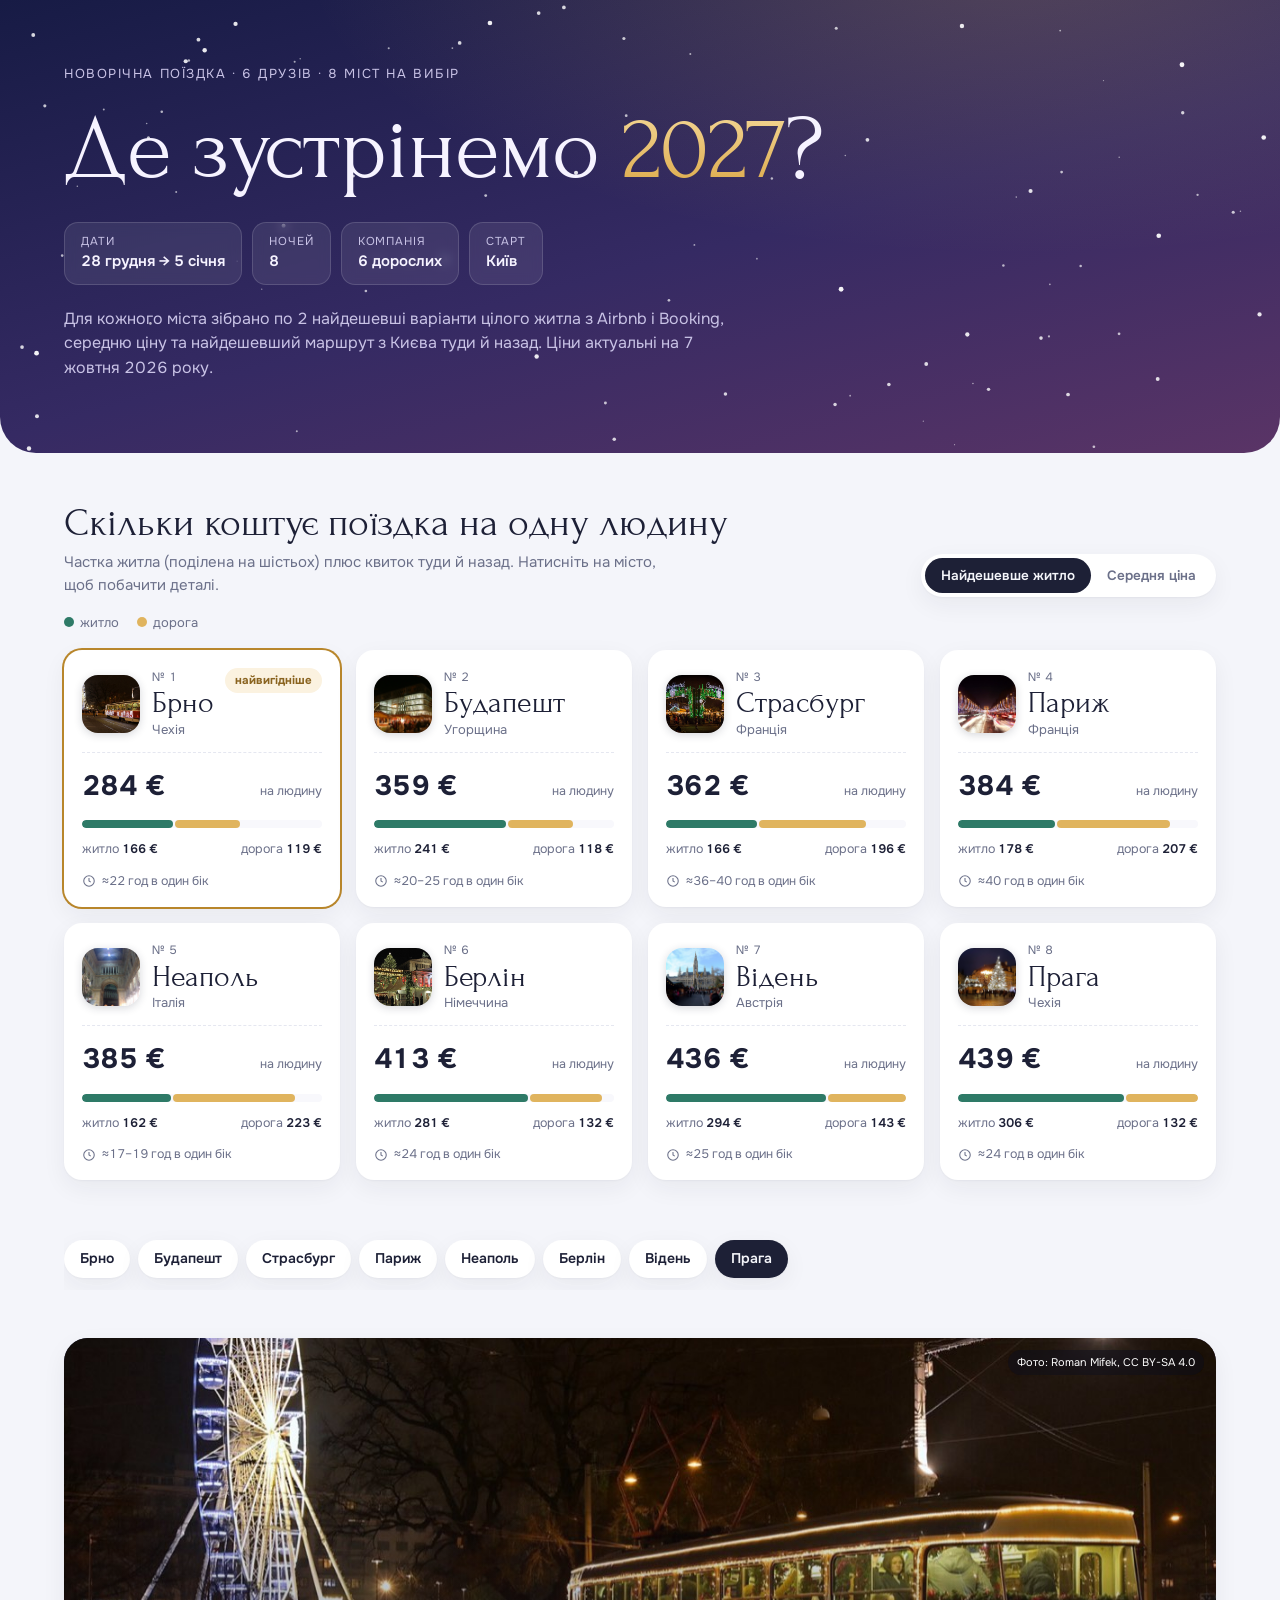
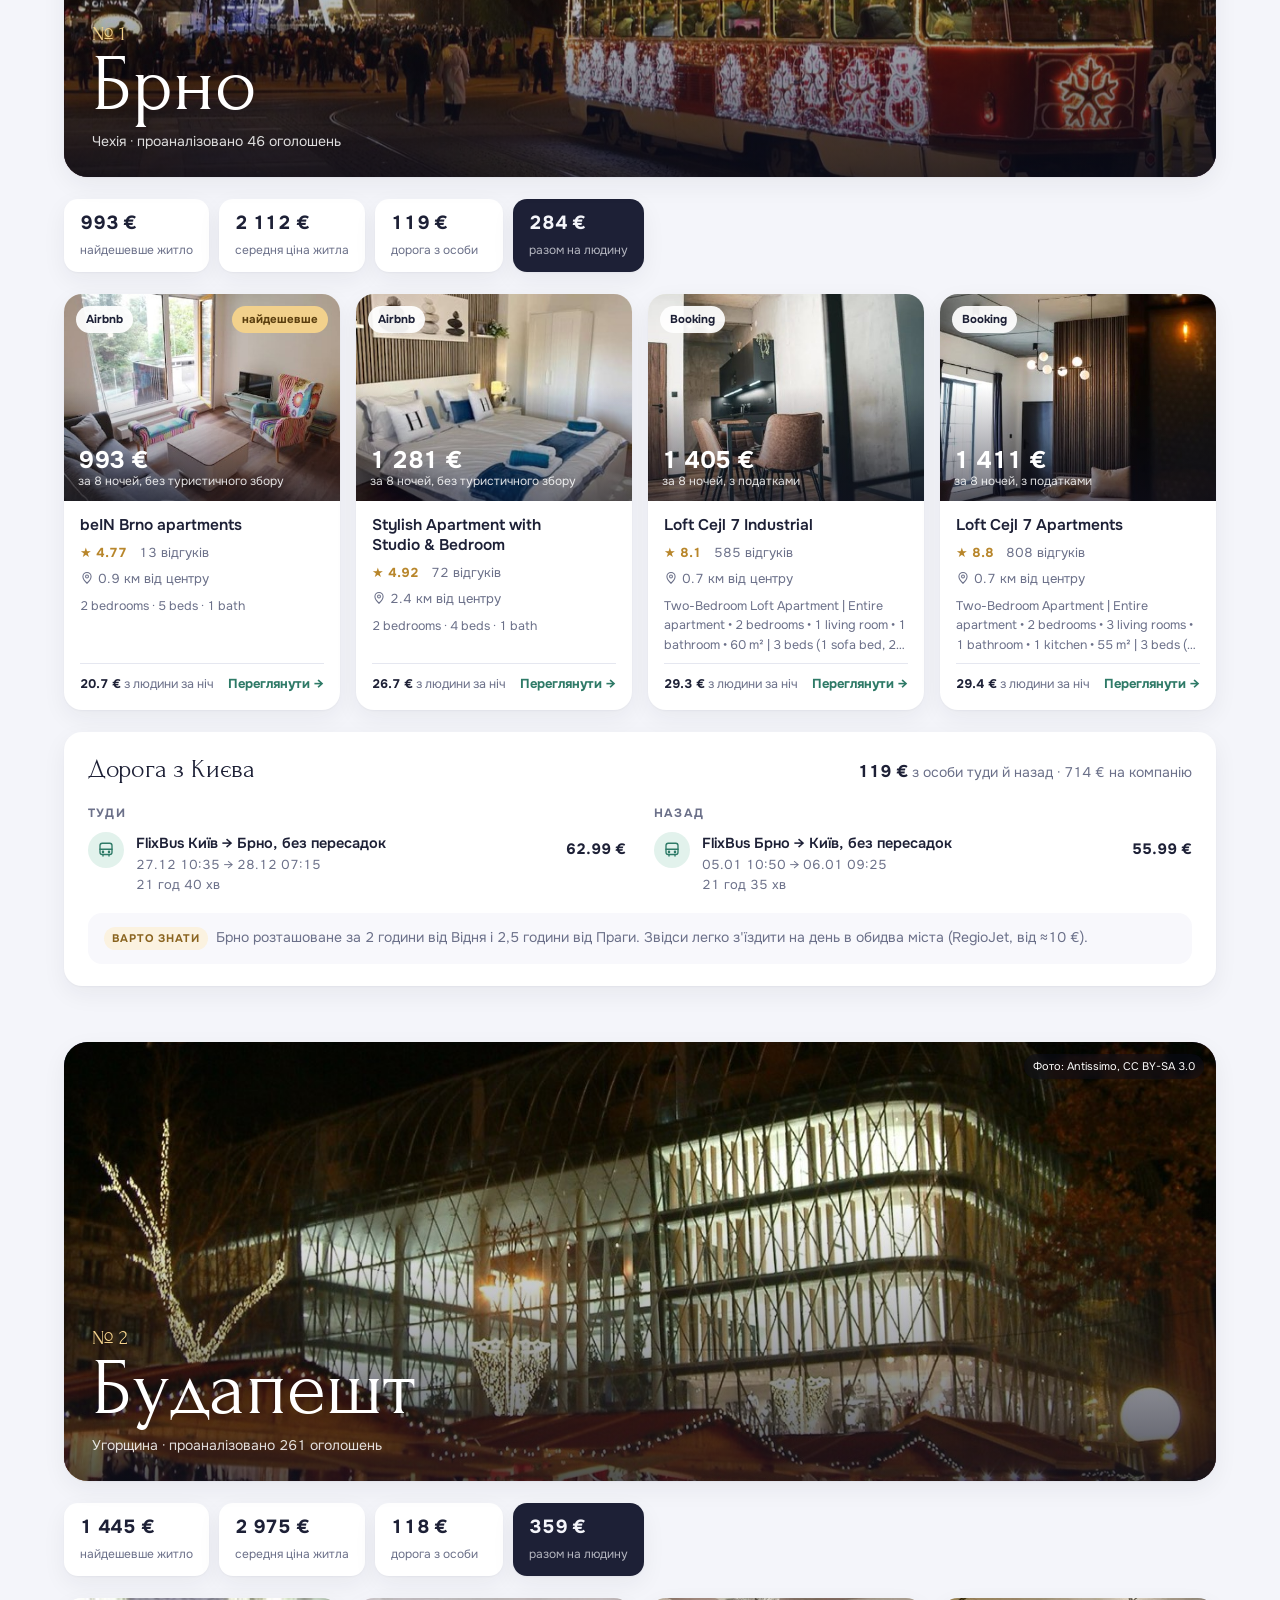
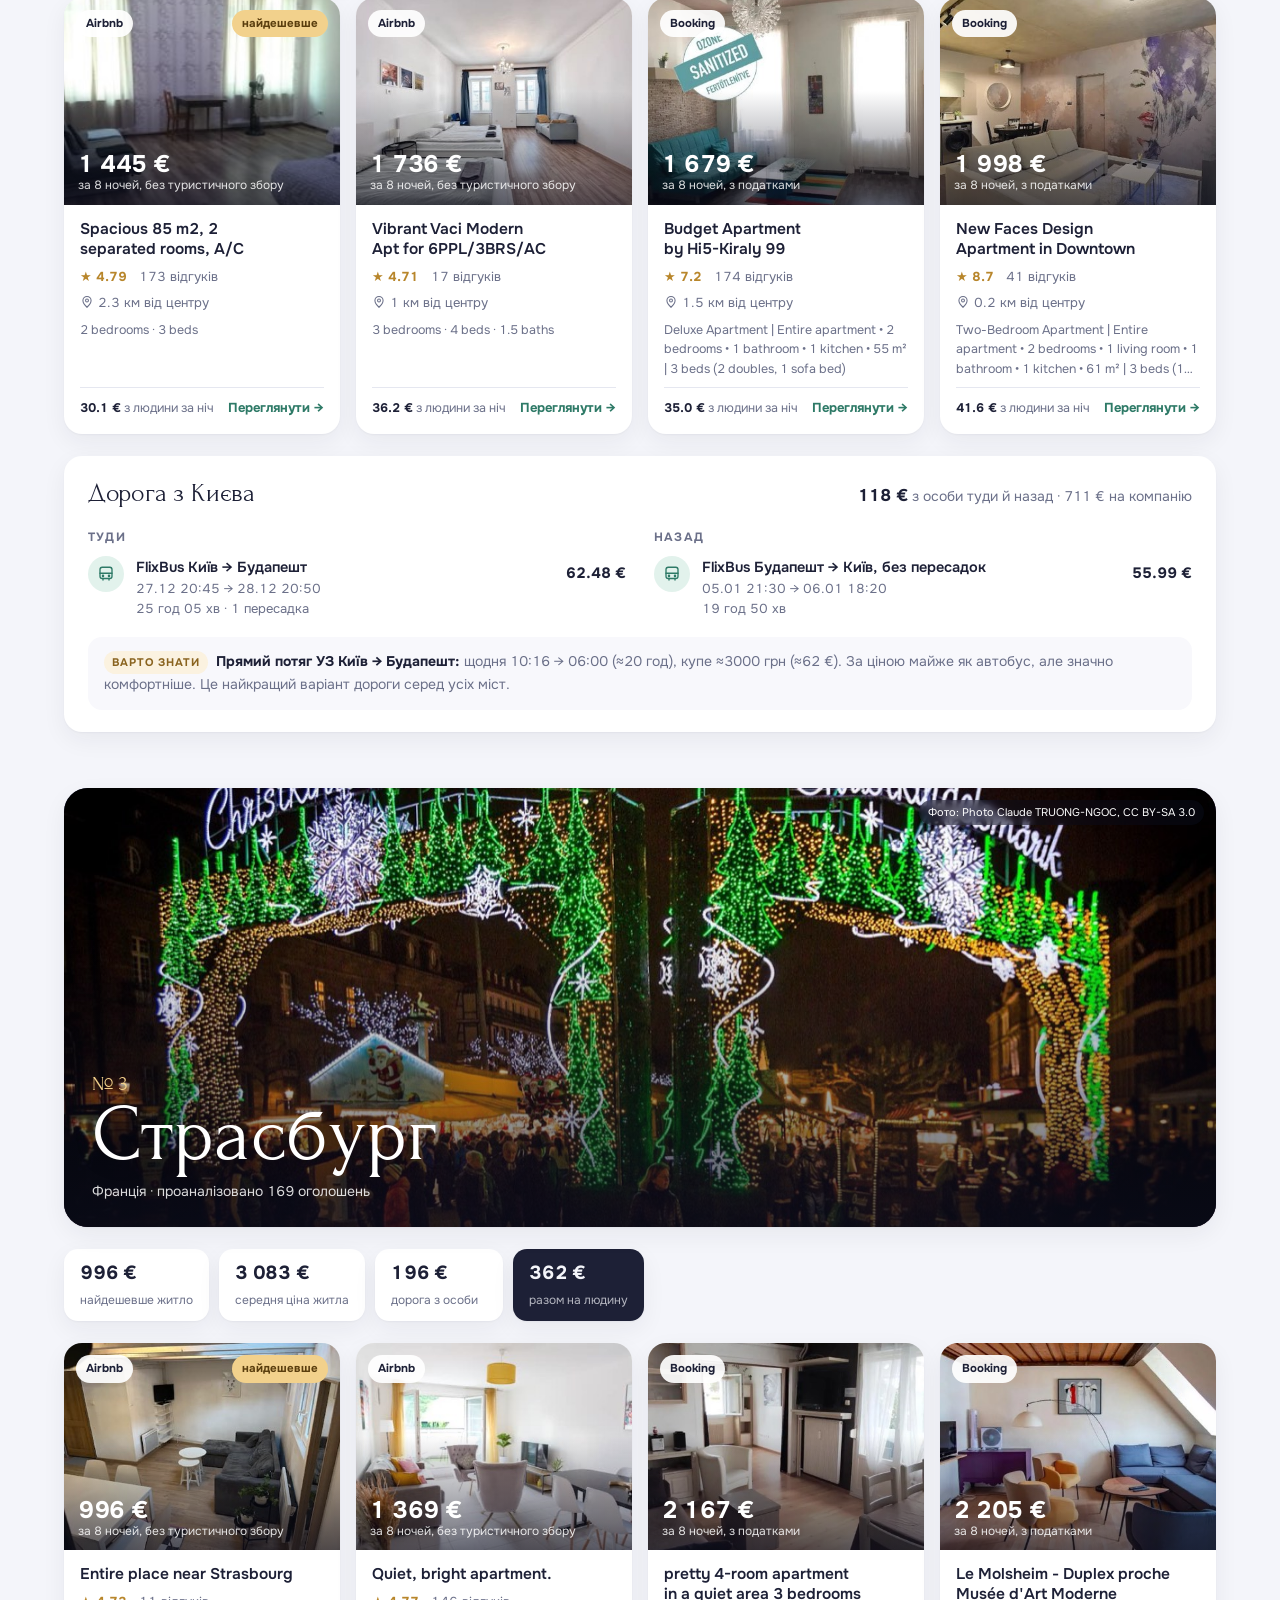
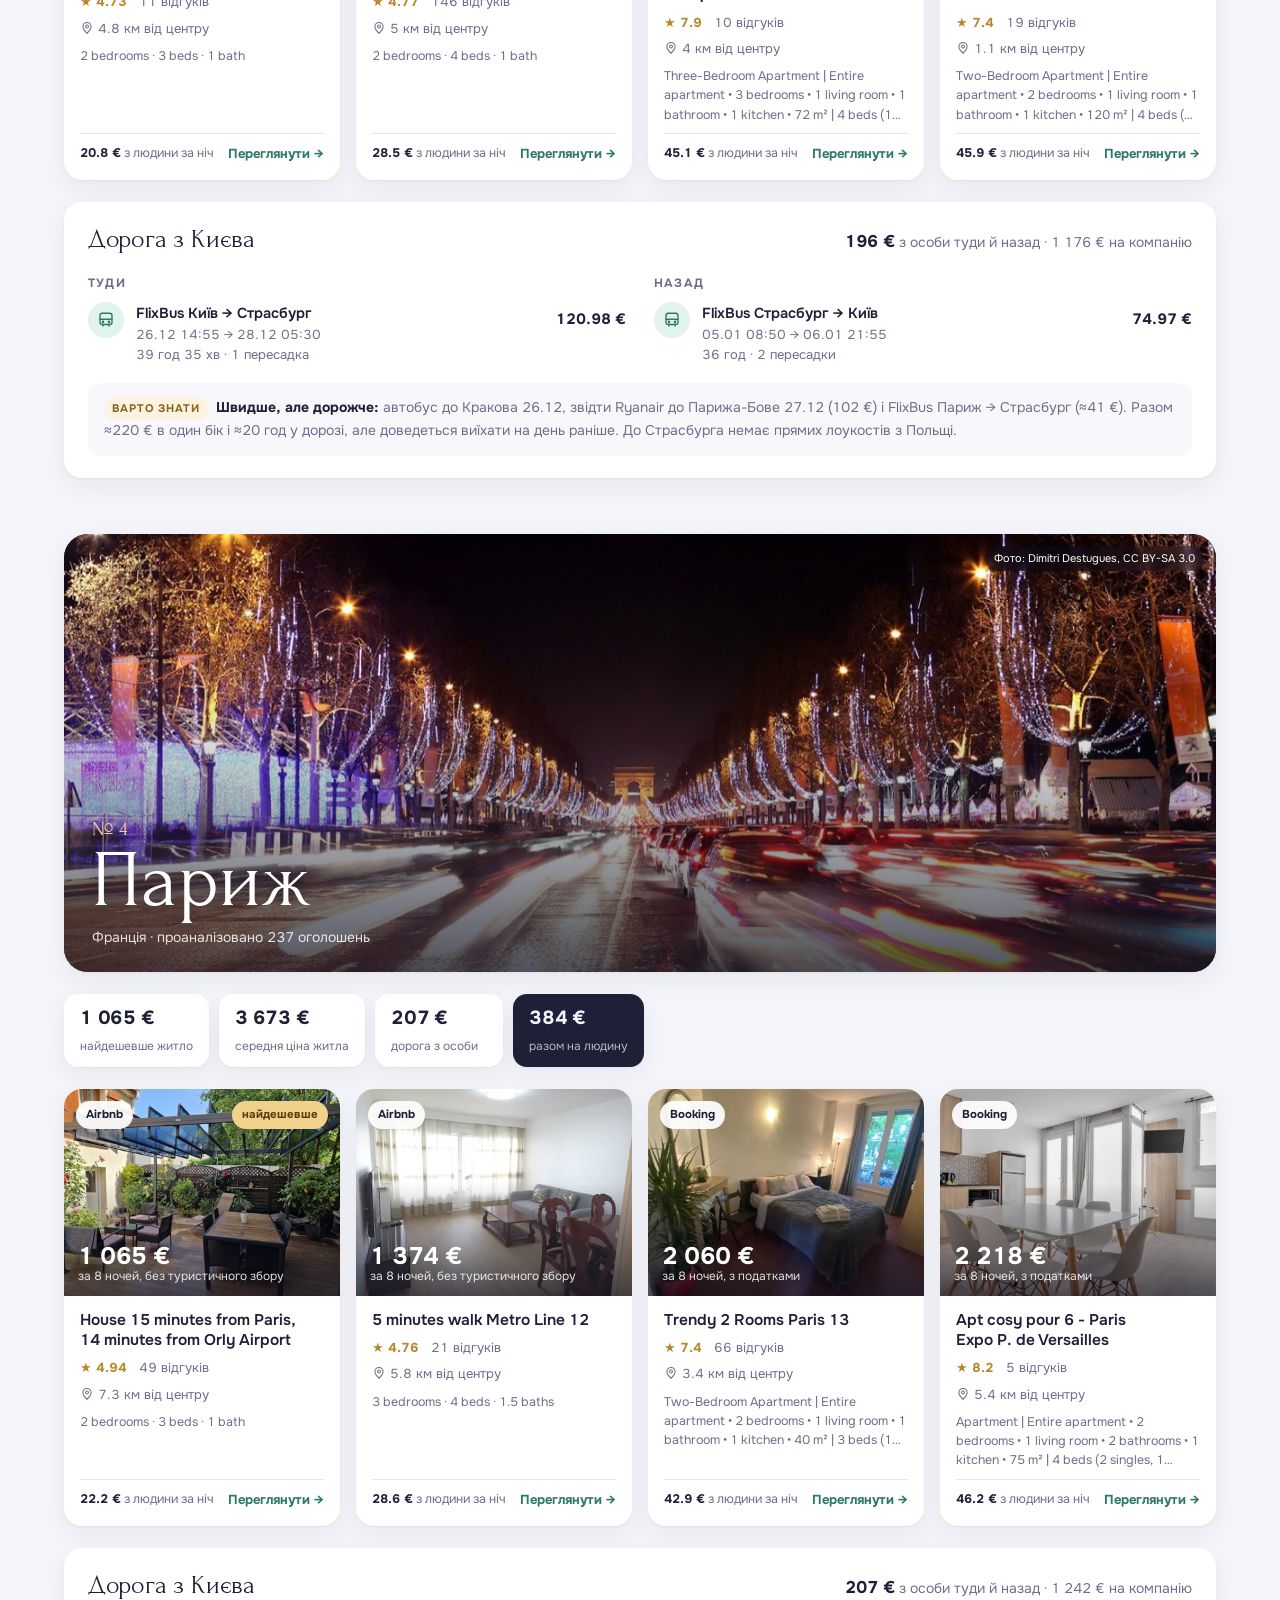
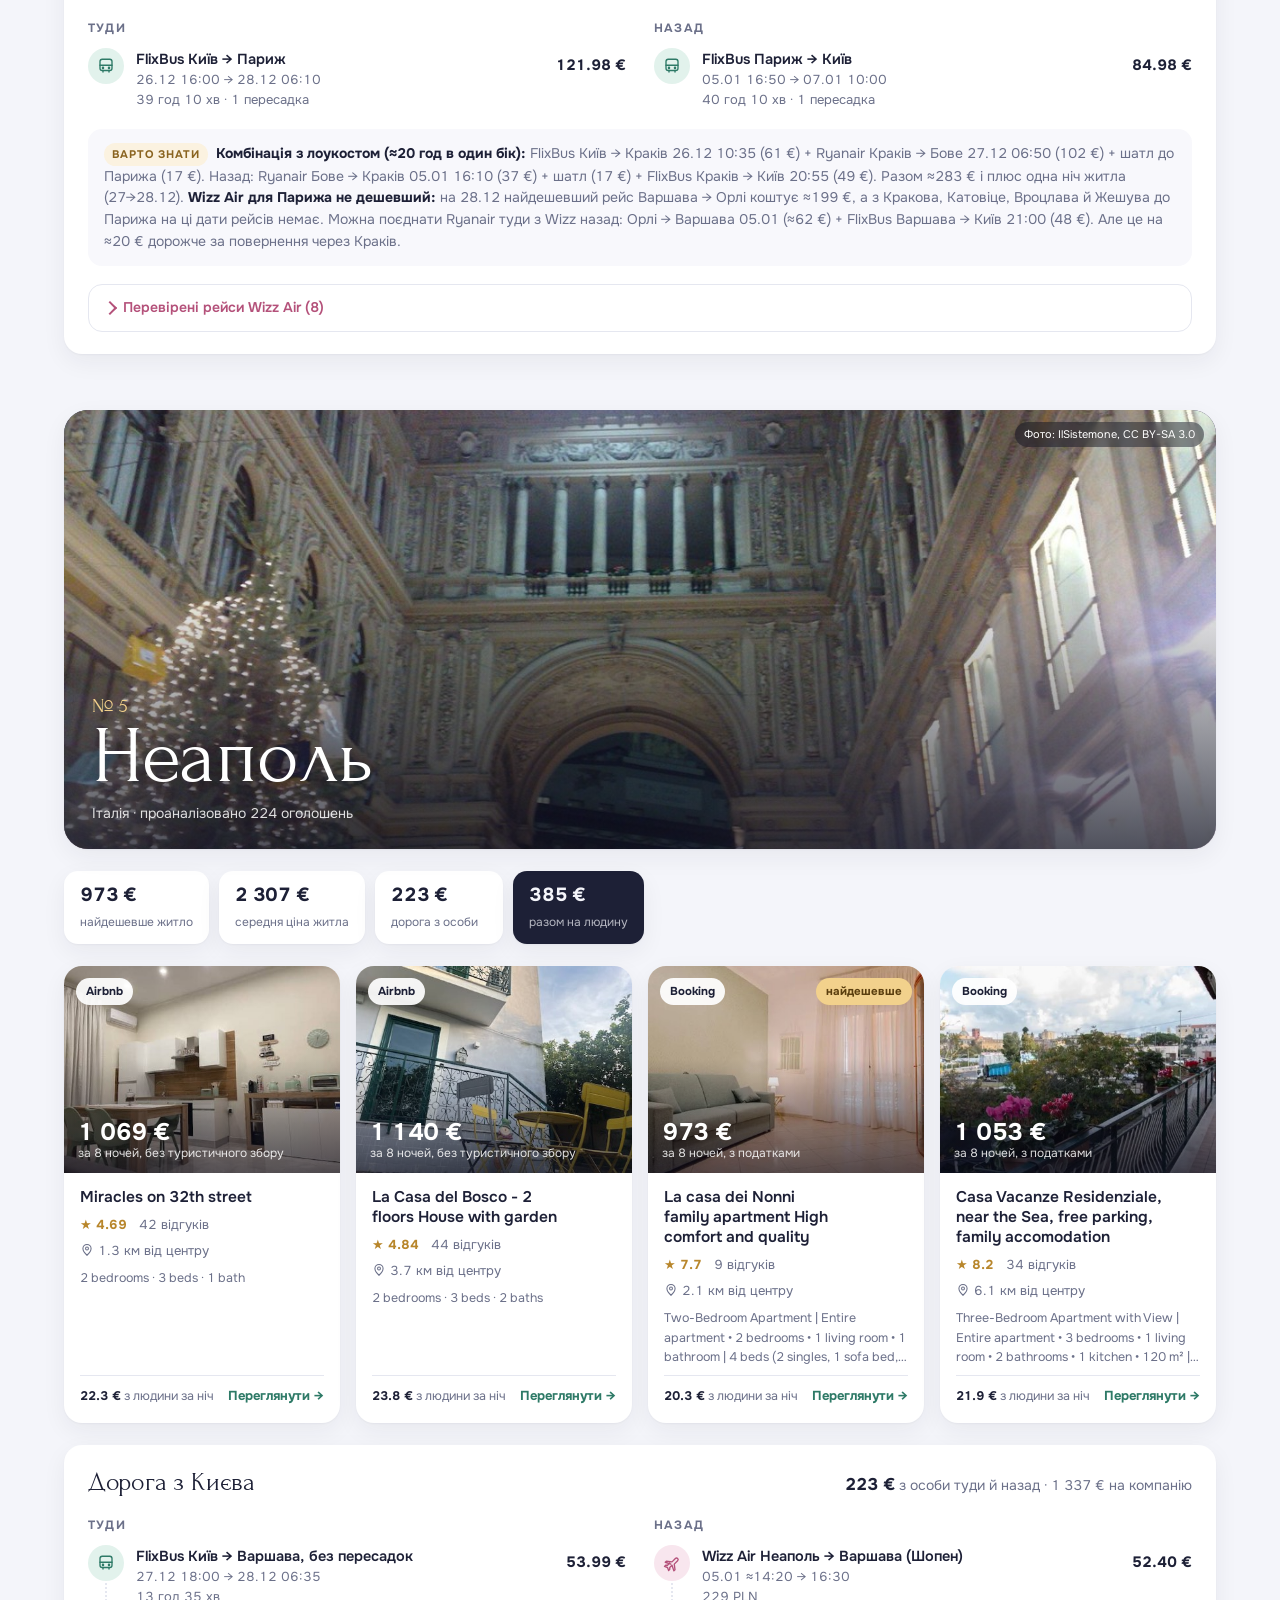
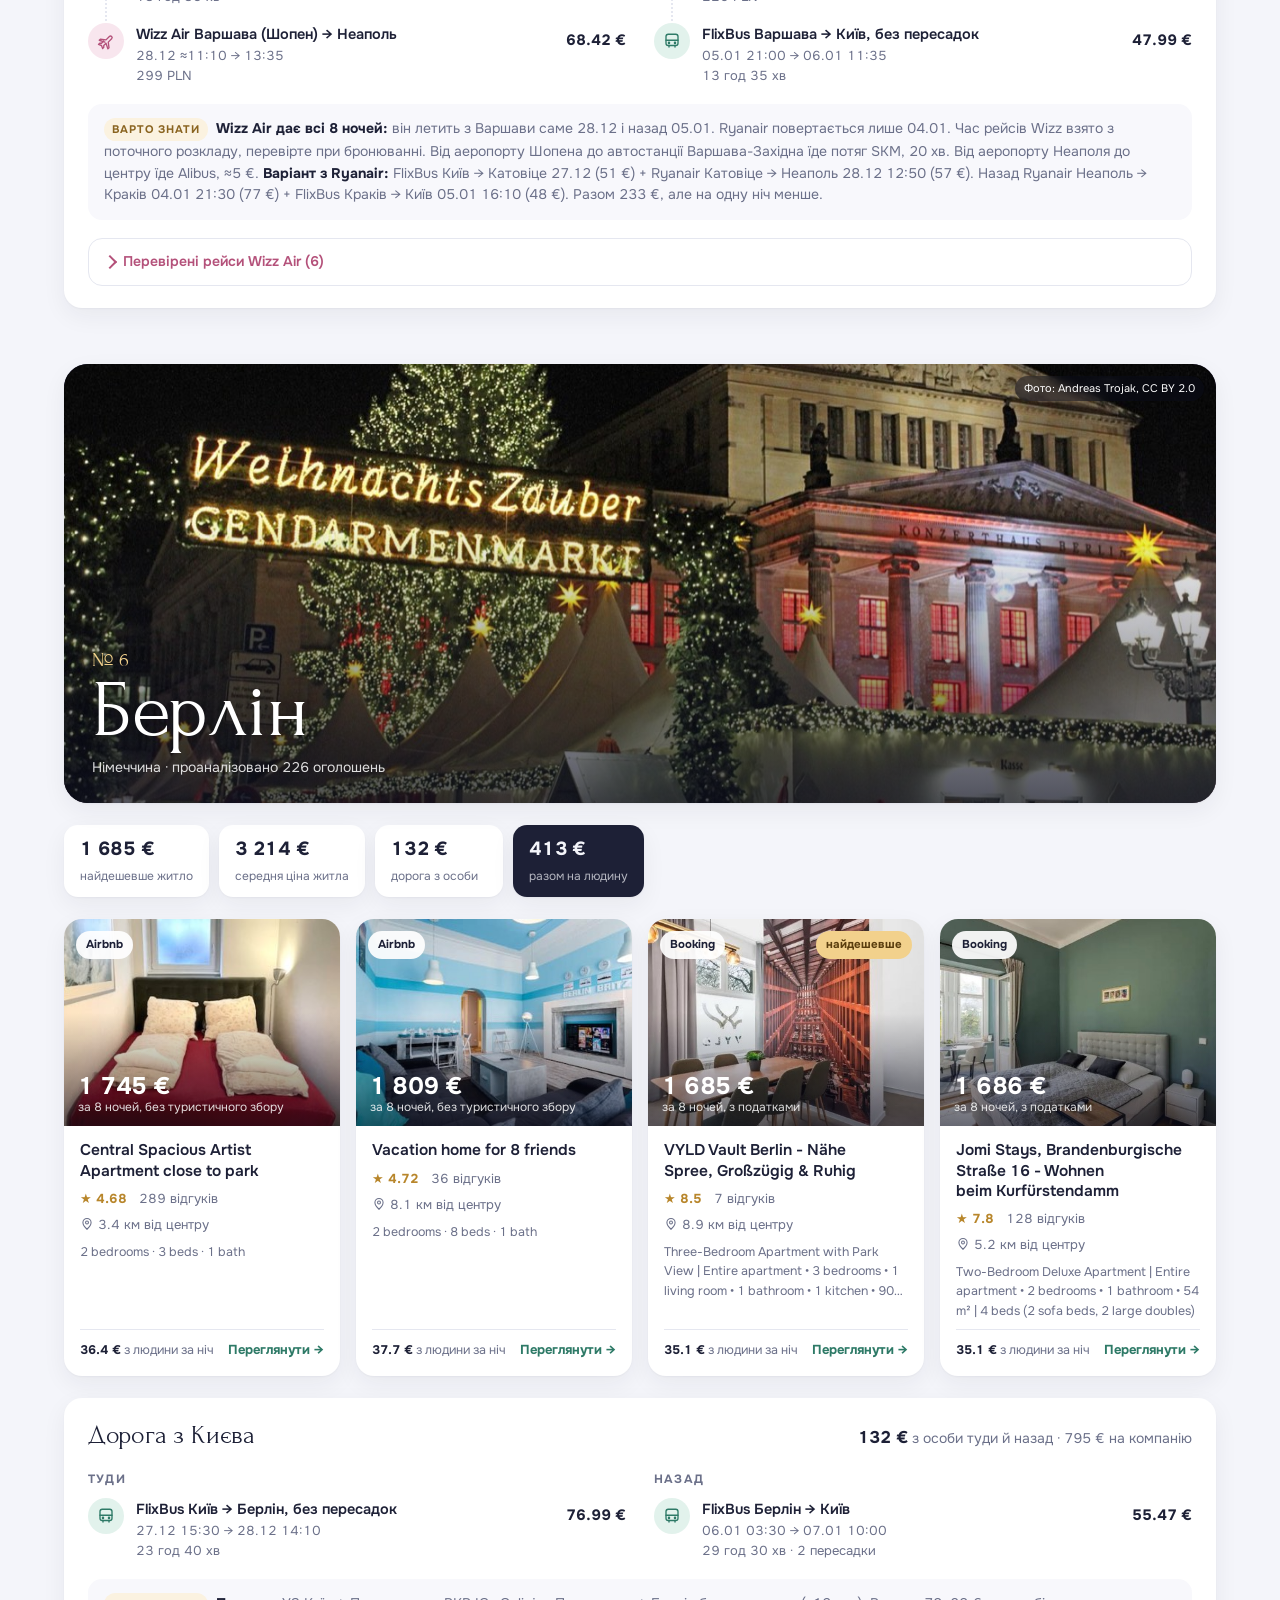
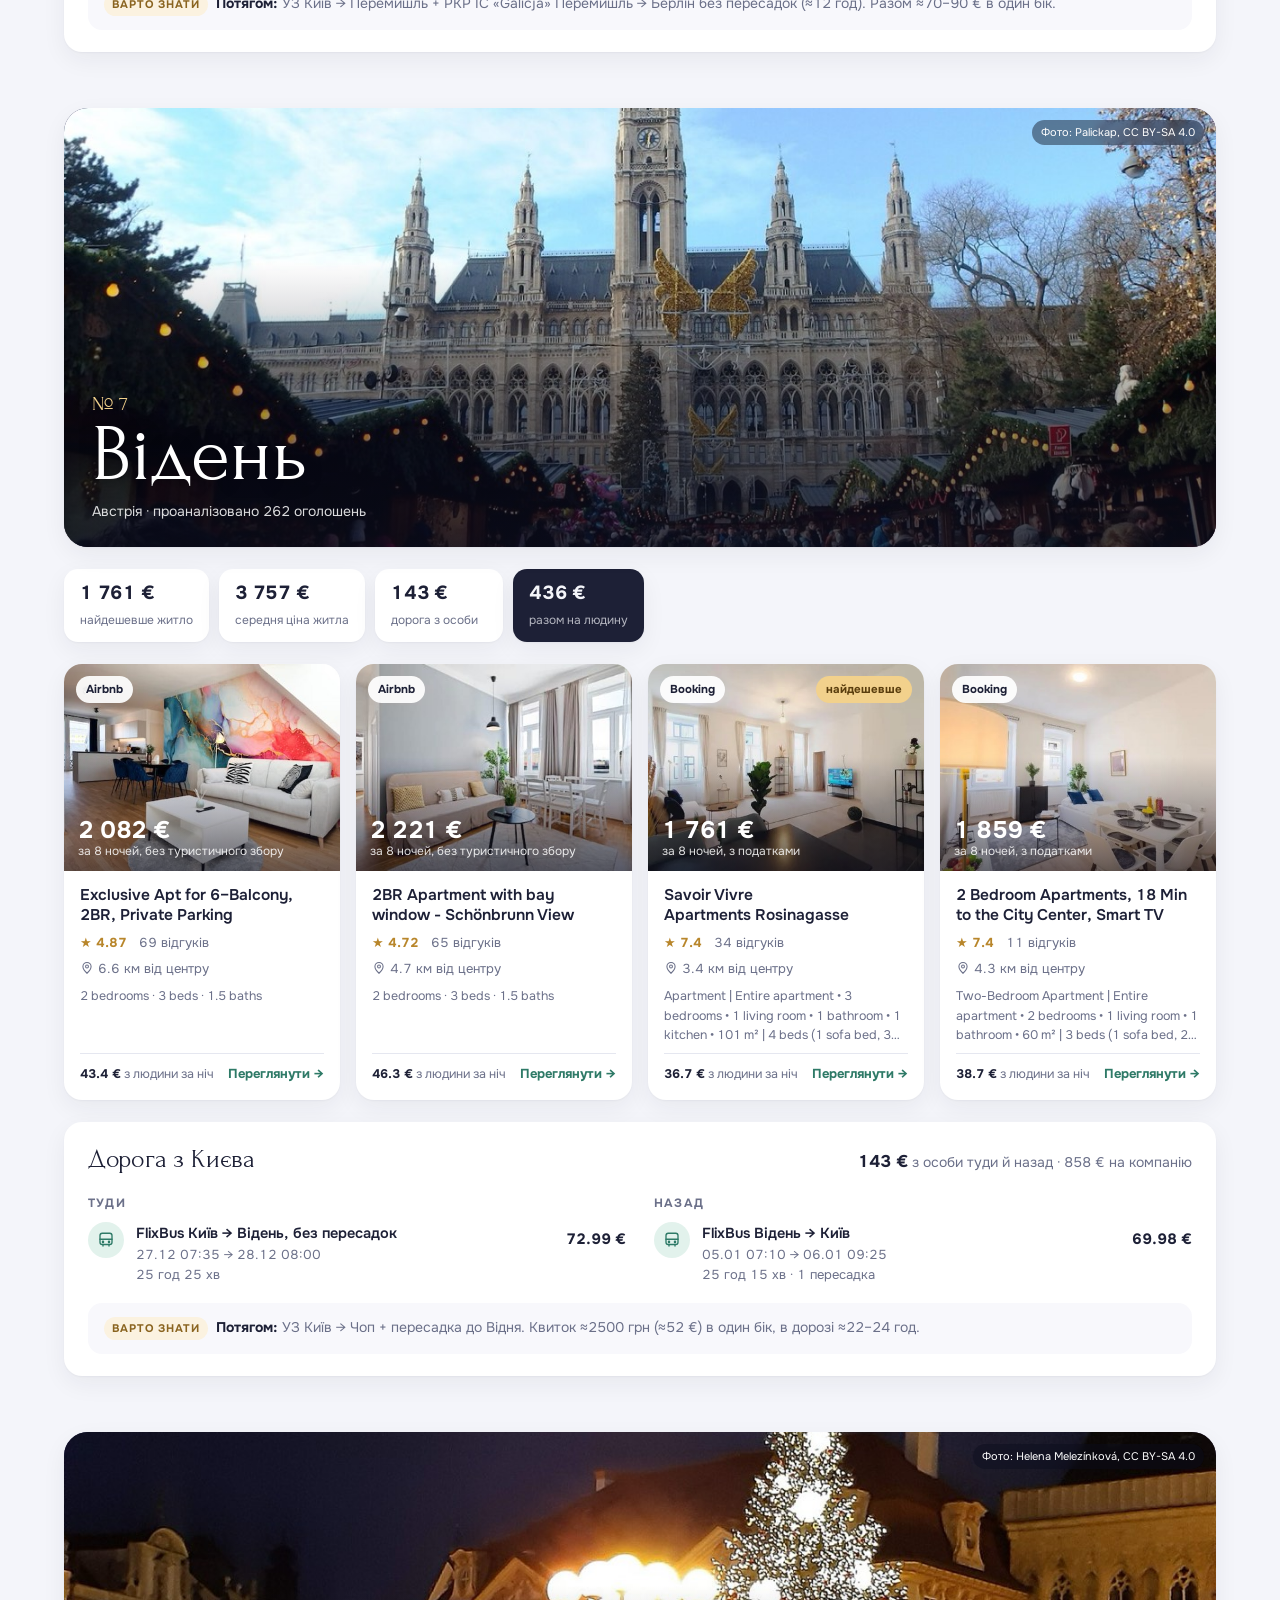
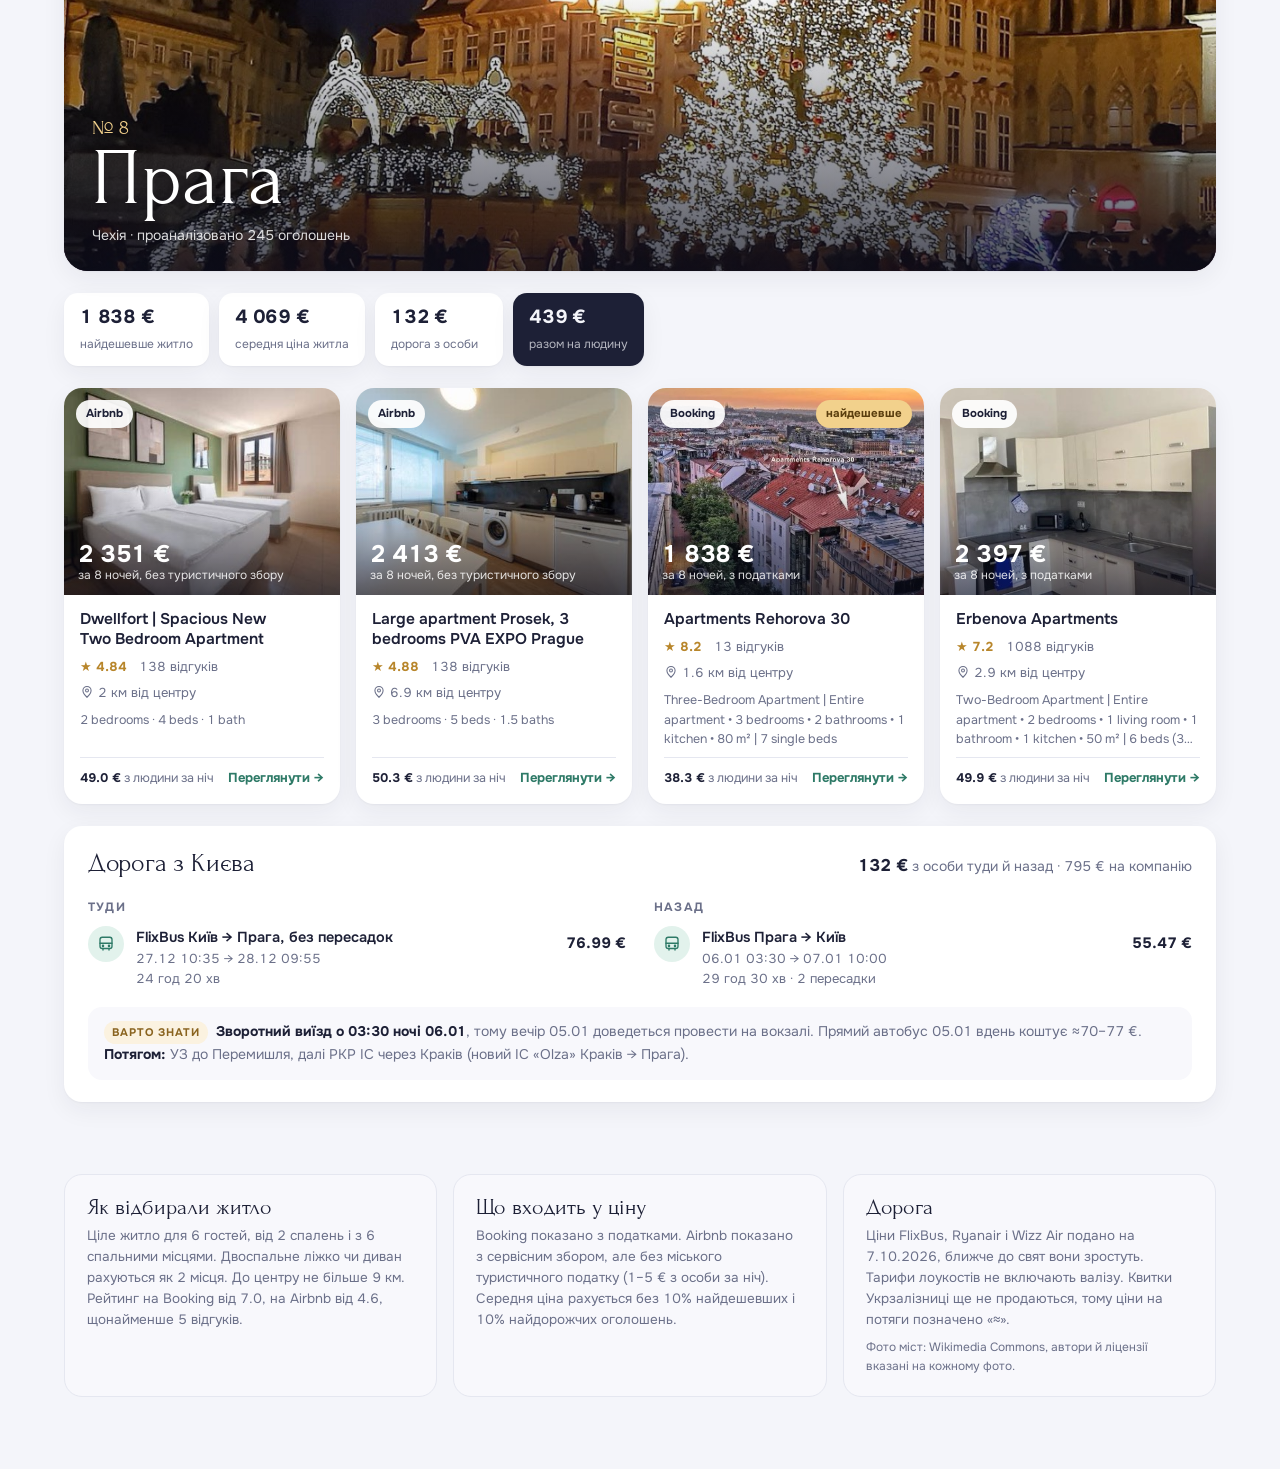
==== index.html @ 4b9a707f "Новорічні фото міст біля назв Фото з Wikimedia Commons з підписом автора й ліцензії: мініатюри в рей" ====
<!doctype html>
<html lang="uk">
<head>
<meta charset="utf-8">
<meta name="viewport" content="width=device-width, initial-scale=1">
<title>Новий рік 2027</title>
<link rel="preconnect" href="https://fonts.googleapis.com">
<link rel="preconnect" href="https://fonts.gstatic.com" crossorigin>
<link rel="stylesheet" href="https://fonts.googleapis.com/css2?family=Forum&family=Onest:wght@400;500;600;700&display=swap">
<link rel="icon" href="favicon.svg" type="image/svg+xml">
<link rel="stylesheet" href="styles.css">
</head>
<body>

<header class="hero">
  <canvas id="snow" aria-hidden="true"></canvas>
  <div class="hero-in">
    <p class="kicker">Новорічна поїздка · 6 друзів · 8 міст на вибір</p>
    <h1>Де зустрінемо <em>2027</em>?</h1>
    <ul class="facts">
      <li><span>Дати</span>28 грудня → 5 січня</li>
      <li><span>Ночей</span>8</li>
      <li><span>Компанія</span>6 дорослих</li>
      <li><span>Старт</span>Київ</li>
    </ul>
    <p class="hero-lead">Для кожного міста зібрано по 2 найдешевші варіанти цілого житла з Airbnb і Booking, середню ціну та найдешевший маршрут з Києва туди й назад. Ціни актуальні на 7 жовтня 2026 року.</p>
  </div>
</header>

<main class="wrap">
  <section class="rank" aria-labelledby="rank-h">
    <div class="sec-head">
      <div>
        <h2 id="rank-h">Скільки коштує поїздка на одну людину</h2>
        <p class="sub">Частка житла (поділена на шістьох) плюс квиток туди й назад. Натисніть на місто, щоб побачити деталі.</p>
      </div>
      <div class="seg" role="group" aria-label="Як рахувати житло">
        <button type="button" id="mode-min" aria-pressed="true">Найдешевше житло</button>
        <button type="button" id="mode-avg" aria-pressed="false">Середня ціна</button>
      </div>
    </div>
    <div class="legend"><span><i class="sw house"></i>житло</span><span><i class="sw road"></i>дорога</span></div>
    <div class="tickets" id="tickets"></div>
  </section>

  <nav class="cities-nav" id="nav" aria-label="Міста"></nav>
  <div id="cities"></div>

  <section class="notes" aria-label="Як рахували">
    <div>
      <h3>Як відбирали житло</h3>
      <p>Ціле житло для 6 гостей, від 2 спалень і з 6 спальними місцями. Двоспальне ліжко чи диван рахуються як 2 місця. До центру не більше 9 км. Рейтинг на Booking від 7.0, на Airbnb від 4.6, щонайменше 5 відгуків.</p>
    </div>
    <div>
      <h3>Що входить у ціну</h3>
      <p>Booking показано з податками. Airbnb показано з сервісним збором, але без міського туристичного податку (1–5 € з особи за ніч). Середня ціна рахується без 10% найдешевших і 10% найдорожчих оголошень.</p>
    </div>
    <div>
      <h3>Дорога</h3>
      <p>Ціни FlixBus, Ryanair і Wizz Air подано на 7.10.2026, ближче до свят вони зростуть. Тарифи лоукостів не включають валізу. Квитки Укрзалізниці ще не продаються, тому ціни на потяги позначено «≈».</p>
      <p class="photo-note">Фото міст: Wikimedia Commons, автори й ліцензії вказані на кожному фото.</p>
    </div>
  </section>
</main>

<script src="data/stays.js"></script>
<script src="data/transport.js"></script>
<script src="data/city-photos.js"></script>
<script src="app.js"></script>
</body>
</html>
---- styles.css ----
/* Layout: нічне небо зі снігом угорі → «квитки» рейтингу → розділ кожного міста (житло + таймлайн дороги) на морозно-світлому тлі */
:root{
  --bg:#F4F5FA; --surface:#FFFFFF; --surface-2:#F8F8FC; --ink:#1D2036; --muted:#6B7089; --line:#E5E7F0;
  --gold:#B8862B; --gold-soft:#FBF2E0; --gold-ink:#8A6420;
  --pine:#2E7A67; --pine-soft:#E2F2EC; --berry:#B4517A; --berry-soft:#F8E6EE;
  --house:#2E7A67; --road:#E0B45E;
  --night-a:#171B45; --night-b:#352A63; --night-c:#5A3466; --hero-ink:#F6F3FF; --hero-muted:#C9C3E6;
  --shadow:0 1px 2px rgba(29,32,54,.04),0 8px 24px rgba(29,32,54,.06);
  --shadow-hover:0 2px 4px rgba(29,32,54,.06),0 16px 36px rgba(29,32,54,.10);
  --f-display:"Forum","Georgia","Times New Roman",serif;
  --f-body:"Onest",system-ui,-apple-system,"Segoe UI",sans-serif;
  --r:18px;
}
@media (prefers-color-scheme:dark){:root:not([data-theme="light"]){
  --bg:#0F1120; --surface:#181B2E; --surface-2:#1E2238; --ink:#ECEDF6; --muted:#9EA3BF; --line:#2A2E48;
  --gold:#E6B862; --gold-soft:#3A2F1A; --gold-ink:#F0CB86;
  --pine:#62C2A6; --pine-soft:#173630; --berry:#E58AB0; --berry-soft:#3B2030;
  --house:#62C2A6; --road:#C99B48;
  --shadow:0 1px 2px rgba(0,0,0,.3),0 8px 24px rgba(0,0,0,.25);
  --shadow-hover:0 2px 4px rgba(0,0,0,.35),0 16px 36px rgba(0,0,0,.35);
  color-scheme:dark}}
:root[data-theme="dark"]{
  --bg:#0F1120; --surface:#181B2E; --surface-2:#1E2238; --ink:#ECEDF6; --muted:#9EA3BF; --line:#2A2E48;
  --gold:#E6B862; --gold-soft:#3A2F1A; --gold-ink:#F0CB86;
  --pine:#62C2A6; --pine-soft:#173630; --berry:#E58AB0; --berry-soft:#3B2030;
  --house:#62C2A6; --road:#C99B48;
  --shadow:0 1px 2px rgba(0,0,0,.3),0 8px 24px rgba(0,0,0,.25);
  --shadow-hover:0 2px 4px rgba(0,0,0,.35),0 16px 36px rgba(0,0,0,.35);
  color-scheme:dark}

*{box-sizing:border-box}
html{scroll-behavior:smooth}
@media (prefers-reduced-motion:reduce){html{scroll-behavior:auto}}
body{margin:0;background:var(--bg);color:var(--ink);font:400 15px/1.55 var(--f-body);font-variant-numeric:tabular-nums;-webkit-font-smoothing:antialiased}
h1,h2,h3{margin:0;text-wrap:balance}
a{color:var(--pine)}
:focus-visible{outline:2px solid var(--gold);outline-offset:3px;border-radius:6px}
.wrap{max-width:1200px;margin:0 auto;padding-inline:24px;padding-block:0 72px}

/* ---------- Hero ---------- */
.hero{position:relative;overflow:hidden;color:var(--hero-ink);border-radius:0 0 36px 36px;
  background:radial-gradient(1200px 500px at 80% -10%,rgba(230,184,98,.22),transparent 60%),
             linear-gradient(165deg,var(--night-a) 0%,var(--night-b) 55%,var(--night-c) 100%)}
#snow{position:absolute;inset:0;width:100%;height:100%;pointer-events:none}
.hero-in{position:relative;max-width:1200px;margin:0 auto;padding-inline:24px;padding-block:64px 72px;display:grid;gap:22px}
.kicker{margin:0;font-size:13px;letter-spacing:.12em;text-transform:uppercase;color:var(--hero-muted)}
.hero h1{font:400 clamp(44px,8vw,92px)/.95 var(--f-display);letter-spacing:-.01em}
.hero h1 em{font-style:normal;background:linear-gradient(180deg,#F7DDA0,#D9A441);-webkit-background-clip:text;background-clip:text;color:transparent}
.facts{list-style:none;margin:6px 0 0;padding:0;display:flex;flex-wrap:wrap;gap:10px}
.facts li{padding:10px 16px;border-radius:14px;background:rgba(255,255,255,.08);border:1px solid rgba(255,255,255,.14);backdrop-filter:blur(6px);font-weight:600;font-size:15px}
.facts li span{display:block;font-weight:400;font-size:11.5px;letter-spacing:.08em;text-transform:uppercase;color:var(--hero-muted)}
.hero-lead{margin:0;max-width:62ch;color:var(--hero-muted);font-size:16px}

/* ---------- Section heads ---------- */
.sec-head{display:flex;flex-wrap:wrap;justify-content:space-between;align-items:end;gap:16px}
.sec-head h2{font:400 clamp(28px,3.6vw,40px)/1.1 var(--f-display)}
.sub{margin:6px 0 0;color:var(--muted);max-width:60ch}
.seg{display:inline-flex;padding:4px;border-radius:999px;background:var(--surface);box-shadow:var(--shadow)}
.seg button{font:600 13.5px var(--f-body);border:0;background:transparent;color:var(--muted);padding:9px 16px;border-radius:999px;cursor:pointer;transition:background .2s,color .2s}
.seg button[aria-pressed="true"]{background:var(--ink);color:var(--bg)}
.legend{display:flex;gap:18px;font-size:13px;color:var(--muted)}
.sw{display:inline-block;width:10px;height:10px;border-radius:50%;margin-right:6px}
.sw.house{background:var(--house)} .sw.road{background:var(--road)}

/* ---------- Ranking tickets ---------- */
.rank{display:grid;gap:16px;padding-block:48px 8px}
.tickets{display:grid;grid-template-columns:repeat(4,minmax(0,1fr));gap:16px}
@media (max-width:1040px){.tickets{grid-template-columns:repeat(2,minmax(0,1fr))}}
@media (max-width:520px){.tickets{grid-template-columns:minmax(0,1fr)}}
.ticket{all:unset;box-sizing:border-box;cursor:pointer;display:grid;gap:12px;padding:18px 18px 16px;border-radius:var(--r);background:var(--surface);box-shadow:var(--shadow);position:relative;transition:transform .2s,box-shadow .2s}
.ticket:hover{transform:translateY(-3px);box-shadow:var(--shadow-hover)}
.ticket:focus-visible{outline:2px solid var(--gold);outline-offset:3px}
.t-top{display:flex;justify-content:space-between;align-items:start;gap:8px;min-height:72px}
.t-rank{font-size:12px;color:var(--muted);letter-spacing:.06em}
.t-city{font:400 30px/1.05 var(--f-display);margin-top:2px}
.t-cc{font-size:13px;color:var(--muted)}
.t-badge{font-size:11.5px;font-weight:700;padding:4px 10px;border-radius:999px;background:var(--gold-soft);color:var(--gold-ink);white-space:nowrap}
.t-total{border-top:1.5px dashed var(--line);padding-top:12px;display:flex;align-items:baseline;justify-content:space-between;gap:8px}
.t-total b{font-size:28px;font-weight:700;letter-spacing:-.02em}
.t-total span{font-size:12.5px;color:var(--muted)}
.bar{display:flex;height:8px;border-radius:99px;overflow:hidden;background:var(--surface-2);gap:2px}
.bar span{display:block;height:100%;border-radius:99px}
@media (prefers-reduced-motion:no-preference){.bar span{transition:width .5s cubic-bezier(.2,.7,.2,1)}}
.t-split{display:flex;justify-content:space-between;font-size:12.5px;color:var(--muted);gap:8px}
.t-split b{color:var(--ink);font-weight:600}
.t-time{font-size:12.5px;color:var(--muted);display:flex;align-items:center;gap:6px}
.ticket.first{box-shadow:0 0 0 2px var(--gold),var(--shadow)}

/* ---------- Sticky city nav ---------- */
.cities-nav{position:sticky;top:env(safe-area-inset-top,0px);z-index:10;margin-top:40px;padding-block:12px;display:flex;gap:8px;overflow-x:auto;background:color-mix(in srgb,var(--bg) 88%,transparent);backdrop-filter:blur(10px);scrollbar-width:none}
.cities-nav::-webkit-scrollbar{display:none}
.cities-nav a{flex:none;text-decoration:none;color:var(--ink);font-weight:600;font-size:14px;padding:8px 16px;border-radius:999px;background:var(--surface);box-shadow:var(--shadow);transition:background .2s,color .2s}
.cities-nav a:hover,.cities-nav a.on{background:var(--ink);color:var(--bg)}

/* ---------- City ---------- */
.city{padding-block:48px 8px;display:grid;gap:22px;scroll-margin-top:72px}
.city-no{font:400 20px var(--f-display);color:#F2D18C}
.city h2{font:400 clamp(44px,7vw,80px)/.95 var(--f-display);color:#fff;text-shadow:0 2px 18px rgba(0,0,0,.35)}
.city-cc{color:rgba(255,255,255,.85);font-size:14px;margin-top:8px}
.kpis{display:flex;flex-wrap:wrap;gap:10px}
.kpi{padding:10px 16px;border-radius:14px;background:var(--surface);box-shadow:var(--shadow);min-width:128px}
.kpi b{display:block;font-size:19px;font-weight:700;letter-spacing:-.01em}
.kpi span{font-size:12px;color:var(--muted)}
.kpi.hl{background:var(--ink);color:var(--bg)}
.kpi.hl span{color:inherit;opacity:.7}

.stays{display:grid;grid-template-columns:repeat(4,minmax(0,1fr));gap:16px}
@media (max-width:1040px){.stays{grid-template-columns:repeat(2,minmax(0,1fr))}}
@media (max-width:520px){.stays{grid-template-columns:minmax(0,1fr)}}
.stay{display:flex;flex-direction:column;min-width:0;border-radius:var(--r);background:var(--surface);box-shadow:var(--shadow);overflow:hidden;transition:transform .2s,box-shadow .2s}
.stay:hover{transform:translateY(-3px);box-shadow:var(--shadow-hover)}
.ph{position:relative;aspect-ratio:4/3;max-width:100%;background:var(--surface-2)}
.ph img{width:100%;height:100%;object-fit:cover;display:block}
.ph::after{content:"";position:absolute;inset:auto 0 0 0;height:55%;background:linear-gradient(transparent,rgba(12,14,30,.62))}
.pill{position:absolute;z-index:1;font-size:11.5px;font-weight:700;padding:5px 10px;border-radius:999px;background:rgba(255,255,255,.92);color:#1D2036}
.pill.src{top:12px;left:12px}
.pill.best{top:12px;right:12px;background:#F2D18C;color:#5A3E0E}
.ph .price{position:absolute;z-index:1;left:14px;bottom:12px;color:#fff;line-height:1.15}
.ph .price b{font-size:24px;font-weight:700;letter-spacing:-.02em}
.ph .price small{display:block;font-size:12px;opacity:.85}
.stay .body{padding:14px 16px 16px;display:flex;flex-direction:column;gap:8px;flex:1}
.stay h3{font-size:15.5px;font-weight:600;line-height:1.3;overflow-wrap:anywhere}
.rate{display:flex;flex-wrap:wrap;gap:6px 12px;font-size:13px;color:var(--muted);align-items:center}
.rate .star{color:var(--gold);font-weight:700}
.rate svg{width:14px;height:14px;vertical-align:-2px}
.info{font-size:12.5px;color:var(--muted);overflow-wrap:anywhere;display:-webkit-box;-webkit-line-clamp:3;-webkit-box-orient:vertical;overflow:hidden}
.foot{margin-top:auto;padding-top:10px;display:flex;justify-content:space-between;align-items:center;gap:10px;border-top:1px solid var(--line)}
.foot span{font-size:12.5px;color:var(--muted)}
.foot span b{color:var(--ink)}
.go{font-size:13px;font-weight:700;text-decoration:none;color:var(--pine);white-space:nowrap}
.go:hover{text-decoration:underline}

/* ---------- Route timeline ---------- */
.route{border-radius:var(--r);background:var(--surface);box-shadow:var(--shadow);padding:22px 24px;display:grid;gap:18px}
.route-head{display:flex;flex-wrap:wrap;justify-content:space-between;align-items:baseline;gap:10px}
.route-head h3{font:400 26px var(--f-display)}
.route-head .sum{font-size:14px;color:var(--muted)}
.route-head .sum b{color:var(--ink);font-size:17px}
.dirs{display:grid;grid-template-columns:repeat(2,minmax(0,1fr));gap:28px}
@media (max-width:760px){.dirs{grid-template-columns:minmax(0,1fr)}}
.dir{min-width:0}
.dir-label{font-size:12px;font-weight:700;letter-spacing:.1em;text-transform:uppercase;color:var(--muted);margin-bottom:10px}
.legs{list-style:none;margin:0;padding:0;display:grid;gap:0}
.leg{display:grid;grid-template-columns:36px minmax(0,1fr) auto;gap:12px;position:relative;padding-bottom:16px}
.leg:last-child{padding-bottom:0}
.leg:not(:last-child)::before{content:"";position:absolute;left:17px;top:38px;bottom:2px;border-left:2px dotted var(--line)}
.ico{width:36px;height:36px;border-radius:50%;display:grid;place-items:center;background:var(--pine-soft);color:var(--pine)}
.ico.air{background:var(--berry-soft);color:var(--berry)}
.ico svg{width:18px;height:18px}
.leg-name{font-weight:600;font-size:14.5px}
.leg-time{font-size:13px;color:var(--muted)}
.leg-price{font-weight:700;font-size:15px;white-space:nowrap;padding-top:6px}
.tip{margin:0;padding:14px 16px;border-radius:14px;background:var(--surface-2);font-size:14px;color:var(--muted)}
.tip b{color:var(--ink)}
.tip-label{display:inline-block;margin-right:8px;font-size:11px;font-weight:700;letter-spacing:.08em;text-transform:uppercase;color:var(--gold-ink);background:var(--gold-soft);padding:3px 8px;border-radius:999px}

details.wizz{border-radius:14px;border:1px solid var(--line);padding:12px 16px}
details.wizz summary{cursor:pointer;font-weight:600;font-size:14px;color:var(--berry);list-style:none;display:flex;align-items:center;gap:8px}
details.wizz summary::-webkit-details-marker{display:none}
details.wizz summary::before{content:"";width:8px;height:8px;border-right:2px solid currentColor;border-bottom:2px solid currentColor;transform:rotate(-45deg);transition:transform .2s}
details.wizz[open] summary::before{transform:rotate(45deg)}
.wizz-scroll{overflow-x:auto;margin-top:12px}
.wizz table{width:100%;border-collapse:collapse;font-size:13.5px;min-width:560px}
.wizz th{font-size:11.5px;font-weight:600;letter-spacing:.06em;text-transform:uppercase;color:var(--muted);text-align:left;padding:8px 10px;border-bottom:1px solid var(--line)}
.wizz td{padding:9px 10px;border-bottom:1px solid var(--line)}
.wizz tr:last-child td{border-bottom:0}
.wizz .num{text-align:right;white-space:nowrap}
.wizz tr.pick td{background:var(--gold-soft);font-weight:600}
.wizz-note{font-size:12px;color:var(--muted);margin:10px 0 0}

/* ---------- Notes ---------- */
.notes{margin-top:64px;display:grid;grid-template-columns:repeat(3,minmax(0,1fr));gap:16px}
@media (max-width:860px){.notes{grid-template-columns:minmax(0,1fr)}}
.notes div{padding:20px 22px;border-radius:var(--r);background:var(--surface-2);border:1px solid var(--line)}
.notes h3{font:400 22px var(--f-display);margin-bottom:6px}
.notes p{margin:0;font-size:13.5px;color:var(--muted)}

@media (max-width:520px){
  .hero{border-radius:0 0 24px 24px}
  .wrap,.hero-in{padding-inline:16px}
  .hero-in{padding-block:44px 64px}
  .kpi{flex:1 1 42%;min-width:0}
  .route{padding:18px 16px}
}

/* ---------- City photos ---------- */
.cover{position:relative;border-radius:24px;overflow:hidden;aspect-ratio:21/8;max-width:100%;min-height:220px;background:linear-gradient(165deg,var(--night-a),var(--night-c));box-shadow:var(--shadow)}
.cover img{position:absolute;inset:0;width:100%;height:100%;object-fit:cover;display:block}
.cover::after{content:"";position:absolute;inset:0;background:linear-gradient(180deg,rgba(12,14,30,0) 35%,rgba(12,14,30,.72) 100%)}
.cover-text{position:absolute;z-index:1;left:28px;bottom:24px;right:28px}
.credit{position:absolute;z-index:1;right:12px;top:12px;font-size:11px;color:#fff;text-decoration:none;background:rgba(12,14,30,.45);padding:4px 9px;border-radius:999px;backdrop-filter:blur(4px);max-width:70%;white-space:nowrap;overflow:hidden;text-overflow:ellipsis}
.credit:hover{background:rgba(12,14,30,.7)}
.t-name{display:flex;gap:12px;align-items:center;min-width:0}
.t-thumb{width:58px;height:58px;border-radius:16px;object-fit:cover;flex:none;box-shadow:0 2px 8px rgba(29,32,54,.18)}
.photo-note{margin-top:8px!important;font-size:12px!important}
@media (max-width:520px){
  .cover{aspect-ratio:4/3;border-radius:18px}
  .cover-text{left:18px;bottom:16px;right:18px}
  .t-thumb{width:50px;height:50px;border-radius:14px}
}
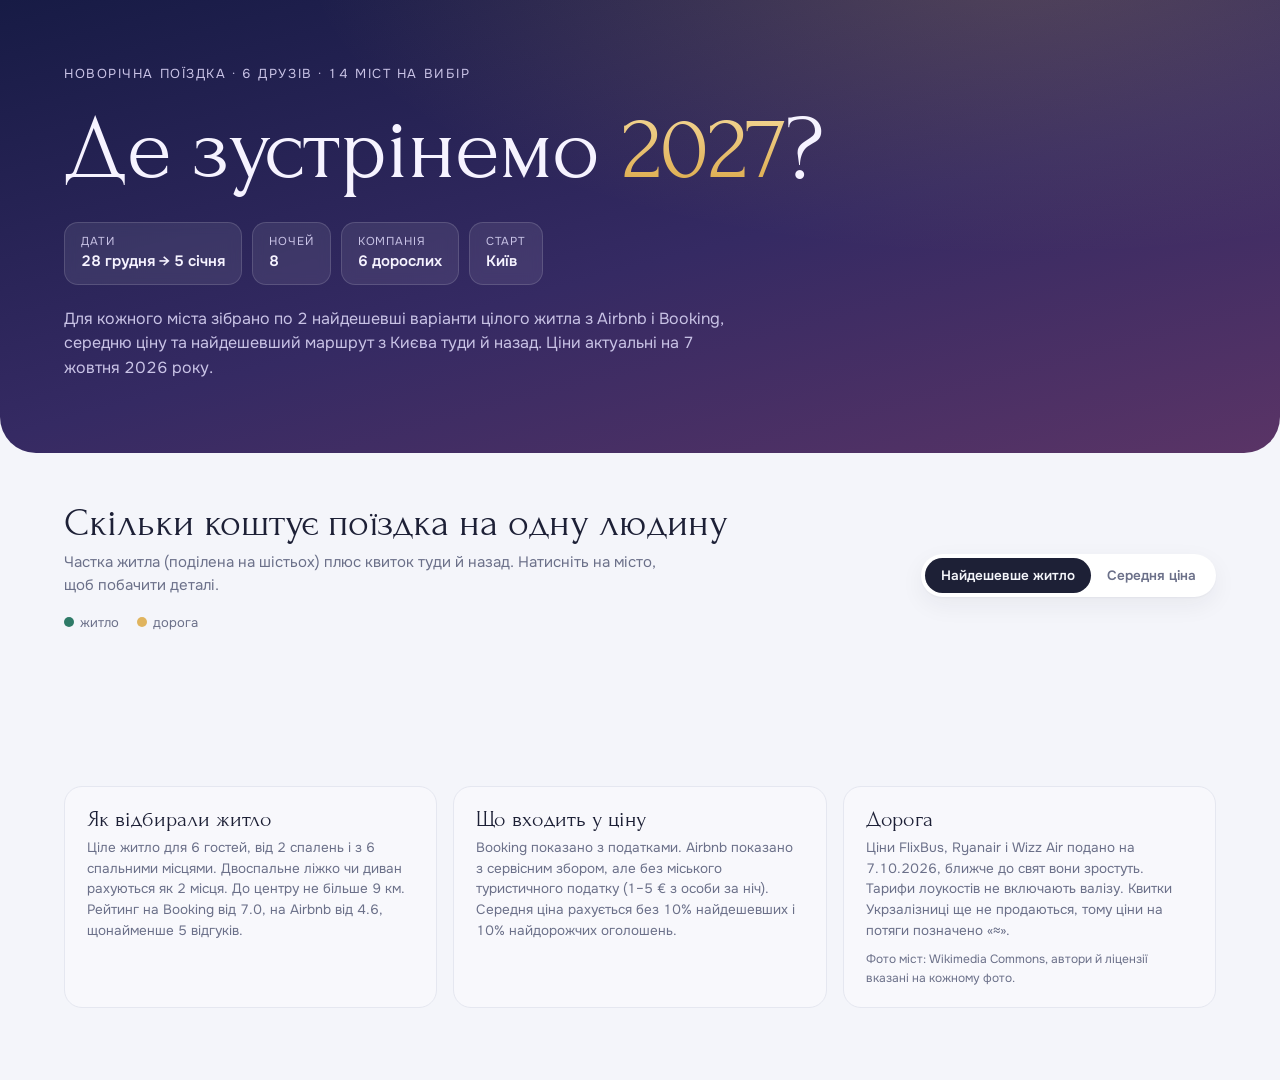
==== commit ed58e424: "Додано Зальцбург, Любляну, Загреб, Таллінн, Ригу й Мюнхен Житло з Airbnb і Booking, маршрути FlixBus" ====
--- a/index.html
+++ b/index.html
@@ -8,14 +8,14 @@
 <link rel="preconnect" href="https://fonts.gstatic.com" crossorigin>
 <link rel="stylesheet" href="https://fonts.googleapis.com/css2?family=Forum&family=Onest:wght@400;500;600;700&display=swap">
 <link rel="icon" href="favicon.svg" type="image/svg+xml">
-<link rel="stylesheet" href="styles.css">
+<link rel="stylesheet" href="styles.css?v=202610071440">
 </head>
 <body>
 
 <header class="hero">
   <canvas id="snow" aria-hidden="true"></canvas>
   <div class="hero-in">
-    <p class="kicker">Новорічна поїздка · 6 друзів · 8 міст на вибір</p>
+    <p class="kicker">Новорічна поїздка · 6 друзів · 14 міст на вибір</p>
     <h1>Де зустрінемо <em>2027</em>?</h1>
     <ul class="facts">
       <li><span>Дати</span>28 грудня → 5 січня</li>
@@ -63,9 +63,9 @@
   </section>
 </main>
 
-<script src="data/stays.js"></script>
-<script src="data/transport.js"></script>
-<script src="data/city-photos.js"></script>
-<script src="app.js"></script>
+<script src="data/stays.js?v=202610071440"></script>
+<script src="data/transport.js?v=202610071440"></script>
+<script src="data/city-photos.js?v=202610071440"></script>
+<script src="app.js?v=202610071440"></script>
 </body>
 </html>
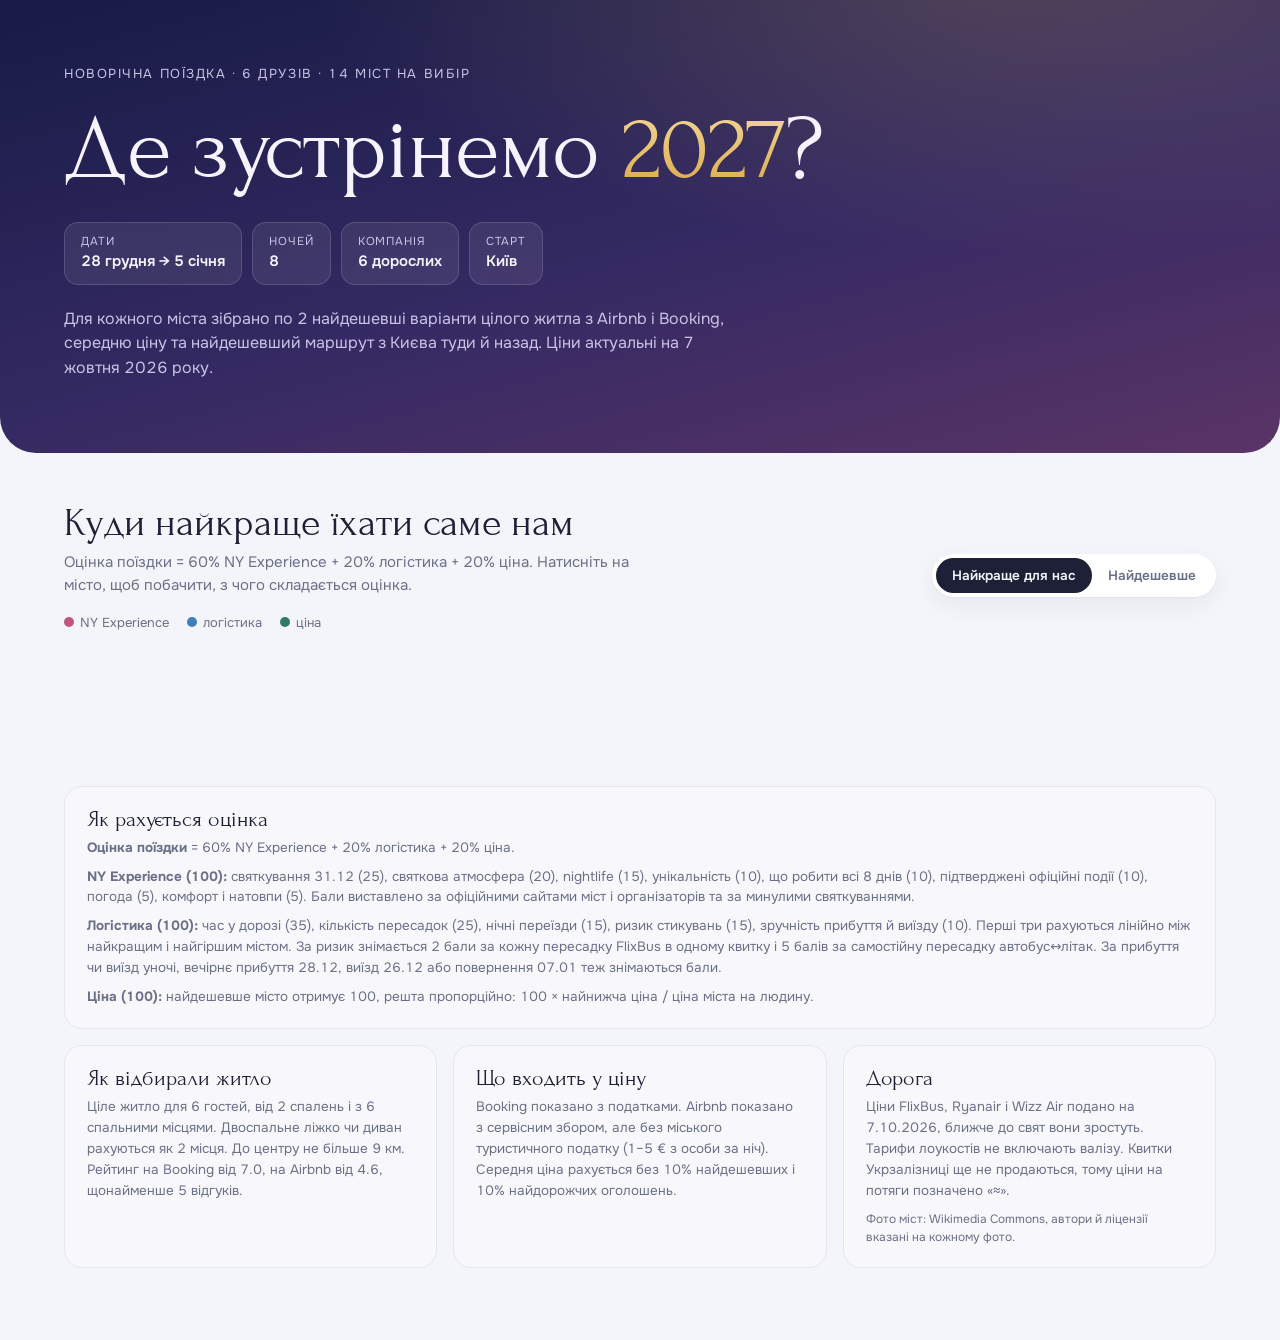
==== commit f24fc294: "Оцінка поїздки: NY Experience, логістика й ціна Рейтинг 14 міст тепер за формулою 60% NY Experience " ====
--- a/index.html
+++ b/index.html
@@ -8,7 +8,7 @@
 <link rel="preconnect" href="https://fonts.gstatic.com" crossorigin>
 <link rel="stylesheet" href="https://fonts.googleapis.com/css2?family=Forum&family=Onest:wght@400;500;600;700&display=swap">
 <link rel="icon" href="favicon.svg" type="image/svg+xml">
-<link rel="stylesheet" href="styles.css?v=202610071440">
+<link rel="stylesheet" href="styles.css?v=20261007145232">
 </head>
 <body>
 
@@ -31,15 +31,15 @@
   <section class="rank" aria-labelledby="rank-h">
     <div class="sec-head">
       <div>
-        <h2 id="rank-h">Скільки коштує поїздка на одну людину</h2>
-        <p class="sub">Частка житла (поділена на шістьох) плюс квиток туди й назад. Натисніть на місто, щоб побачити деталі.</p>
+        <h2 id="rank-h">Куди найкраще їхати саме нам</h2>
+        <p class="sub">Оцінка поїздки = 60% NY Experience + 20% логістика + 20% ціна. Натисніть на місто, щоб побачити, з чого складається оцінка.</p>
       </div>
-      <div class="seg" role="group" aria-label="Як рахувати житло">
-        <button type="button" id="mode-min" aria-pressed="true">Найдешевше житло</button>
-        <button type="button" id="mode-avg" aria-pressed="false">Середня ціна</button>
+      <div class="seg" role="group" aria-label="Сортування">
+        <button type="button" id="sort-score" aria-pressed="true">Найкраще для нас</button>
+        <button type="button" id="sort-price" aria-pressed="false">Найдешевше</button>
       </div>
     </div>
-    <div class="legend"><span><i class="sw house"></i>житло</span><span><i class="sw road"></i>дорога</span></div>
+    <div class="legend"><span><i class="sw ny"></i>NY Experience</span><span><i class="sw lg"></i>логістика</span><span><i class="sw pr"></i>ціна</span></div>
     <div class="tickets" id="tickets"></div>
   </section>
 
@@ -47,6 +47,13 @@
   <div id="cities"></div>
 
   <section class="notes" aria-label="Як рахували">
+    <div class="method">
+      <h3>Як рахується оцінка</h3>
+      <p><b>Оцінка поїздки</b> = 60% NY Experience + 20% логістика + 20% ціна.</p>
+      <p><b>NY Experience (100):</b> святкування 31.12 (25), святкова атмосфера (20), nightlife (15), унікальність (10), що робити всі 8 днів (10), підтверджені офіційні події (10), погода (5), комфорт і натовпи (5). Бали виставлено за офіційними сайтами міст і організаторів та за минулими святкуваннями.</p>
+      <p><b>Логістика (100):</b> час у дорозі (35), кількість пересадок (25), нічні переїзди (15), ризик стикувань (15), зручність прибуття й виїзду (10). Перші три рахуються лінійно між найкращим і найгіршим містом. За ризик знімається 2 бали за кожну пересадку FlixBus в одному квитку і 5 балів за самостійну пересадку автобус↔літак. За прибуття чи виїзд уночі, вечірнє прибуття 28.12, виїзд 26.12 або повернення 07.01 теж знімаються бали.</p>
+      <p><b>Ціна (100):</b> найдешевше місто отримує 100, решта пропорційно: 100 × найнижча ціна / ціна міста на людину.</p>
+    </div>
     <div>
       <h3>Як відбирали житло</h3>
       <p>Ціле житло для 6 гостей, від 2 спалень і з 6 спальними місцями. Двоспальне ліжко чи диван рахуються як 2 місця. До центру не більше 9 км. Рейтинг на Booking від 7.0, на Airbnb від 4.6, щонайменше 5 відгуків.</p>
@@ -63,9 +70,10 @@
   </section>
 </main>
 
-<script src="data/stays.js?v=202610071440"></script>
-<script src="data/transport.js?v=202610071440"></script>
-<script src="data/city-photos.js?v=202610071440"></script>
-<script src="app.js?v=202610071440"></script>
+<script src="data/stays.js?v=20261007145232"></script>
+<script src="data/transport.js?v=20261007145232"></script>
+<script src="data/ny-experience.js?v=20261007145232"></script>
+<script src="data/city-photos.js?v=20261007145232"></script>
+<script src="app.js?v=20261007145232"></script>
 </body>
 </html>
--- a/styles.css
+++ b/styles.css
@@ -198,3 +198,54 @@
   .cover-text{left:18px;bottom:16px;right:18px}
   .t-thumb{width:50px;height:50px;border-radius:14px}
 }
+
+/* ---------- Scores ---------- */
+:root{--ny:#C0567F;--lg:#3E7FB8;--pr:#2E7A67}
+@media (prefers-color-scheme:dark){:root:not([data-theme="light"]){--ny:#E58AB0;--lg:#7DB3E6;--pr:#62C2A6}}
+:root[data-theme="dark"]{--ny:#E58AB0;--lg:#7DB3E6;--pr:#62C2A6}
+.sw.ny{background:var(--ny)} .sw.lg{background:var(--lg)} .sw.pr{background:var(--pr)}
+.t-total b small{font-size:15px;font-weight:600;color:var(--muted);margin-left:2px}
+.mbs{display:grid;gap:6px}
+.mb{display:grid;grid-template-columns:72px minmax(0,1fr) 26px;align-items:center;gap:8px;font-size:12px;color:var(--muted)}
+.mb b{color:var(--ink);text-align:right;font-weight:600}
+.mb-t,.cr-t{display:block;height:6px;border-radius:99px;background:var(--surface-2);overflow:hidden}
+.mb-t i,.cr-t i{display:block;height:100%;border-radius:99px}
+i.ny{background:var(--ny)} i.lg{background:var(--lg)} i.pr{background:var(--pr)}
+.t-split .t-time{display:inline-flex;align-items:center;gap:5px}
+.cover-score{position:absolute;z-index:1;right:24px;bottom:22px;display:flex;align-items:center;gap:10px;color:#fff;background:rgba(12,14,30,.5);backdrop-filter:blur(6px);padding:10px 16px;border-radius:18px;border:1px solid rgba(255,255,255,.18)}
+.cover-score b{font:400 44px/1 var(--f-display)}
+.cover-score span{font-size:11.5px;line-height:1.25;letter-spacing:.06em;text-transform:uppercase;opacity:.85}
+.score{display:grid;grid-template-columns:1fr 1fr 1.25fr;gap:16px}
+@media (max-width:1040px){.score{grid-template-columns:1fr 1fr}.sc-ny{grid-column:1/-1}}
+@media (max-width:640px){.score{grid-template-columns:minmax(0,1fr)}}
+.sc-col{min-width:0;border-radius:var(--r);background:var(--surface);box-shadow:var(--shadow);padding:18px 20px;display:grid;gap:12px;align-content:start}
+.sc-head{display:flex;justify-content:space-between;align-items:baseline;gap:8px}
+.sc-head h3,.sc-ny h3{font:400 24px var(--f-display)}
+.sc-head b{font-size:24px;font-weight:700}
+.sc-head b small{font-size:13px;color:var(--muted);font-weight:600}
+.sc-price{border-top:1px solid var(--line);padding-top:12px}
+.crit{list-style:none;margin:0;padding:0;display:grid;gap:8px}
+.crit li{display:grid;grid-template-columns:minmax(0,1.3fr) minmax(0,1fr) 52px;align-items:center;gap:10px;font-size:13px}
+.cr-l{color:var(--ink)}
+.cr-v{text-align:right;font-weight:600;white-space:nowrap}
+.cr-v small{color:var(--muted);font-weight:400}
+.sc-note{margin:0;font-size:12.5px;color:var(--muted)}
+.lead-s{margin:0;font-size:14.5px}
+.sc-ny dl{margin:0;display:grid;gap:8px}
+.sc-ny dt{font-size:11.5px;font-weight:700;letter-spacing:.08em;text-transform:uppercase;color:var(--muted)}
+.sc-ny dd{margin:0 0 4px;font-size:13.5px}
+.events{list-style:none;margin:0;padding:0;display:grid;gap:6px;border-top:1px solid var(--line);padding-top:12px}
+.events li{display:grid;grid-template-columns:56px minmax(0,1fr) auto;gap:8px;align-items:baseline;font-size:13px}
+.events a{color:var(--ink);text-decoration-color:var(--line)}
+.events a:hover{color:var(--pine)}
+.ev-d{font-weight:600;color:var(--muted);white-space:nowrap}
+.st{font-size:10.5px;font-weight:700;padding:2px 8px;border-radius:999px;white-space:nowrap}
+.st.ok{background:var(--pine-soft);color:var(--pine)}
+.st.rec{background:var(--gold-soft);color:var(--gold-ink)}
+.st.warn{background:var(--berry-soft);color:var(--berry)}
+.notes .method{grid-column:1/-1}
+.notes .method p+p{margin-top:8px}
+@media (max-width:520px){.cover-score{right:14px;bottom:auto;top:44px;padding:8px 12px}.cover-score b{font-size:34px}}
+
+.ticket .t-badge{position:absolute;top:-11px;right:16px;box-shadow:0 2px 8px rgba(29,32,54,.12)}
+.score{align-items:start}
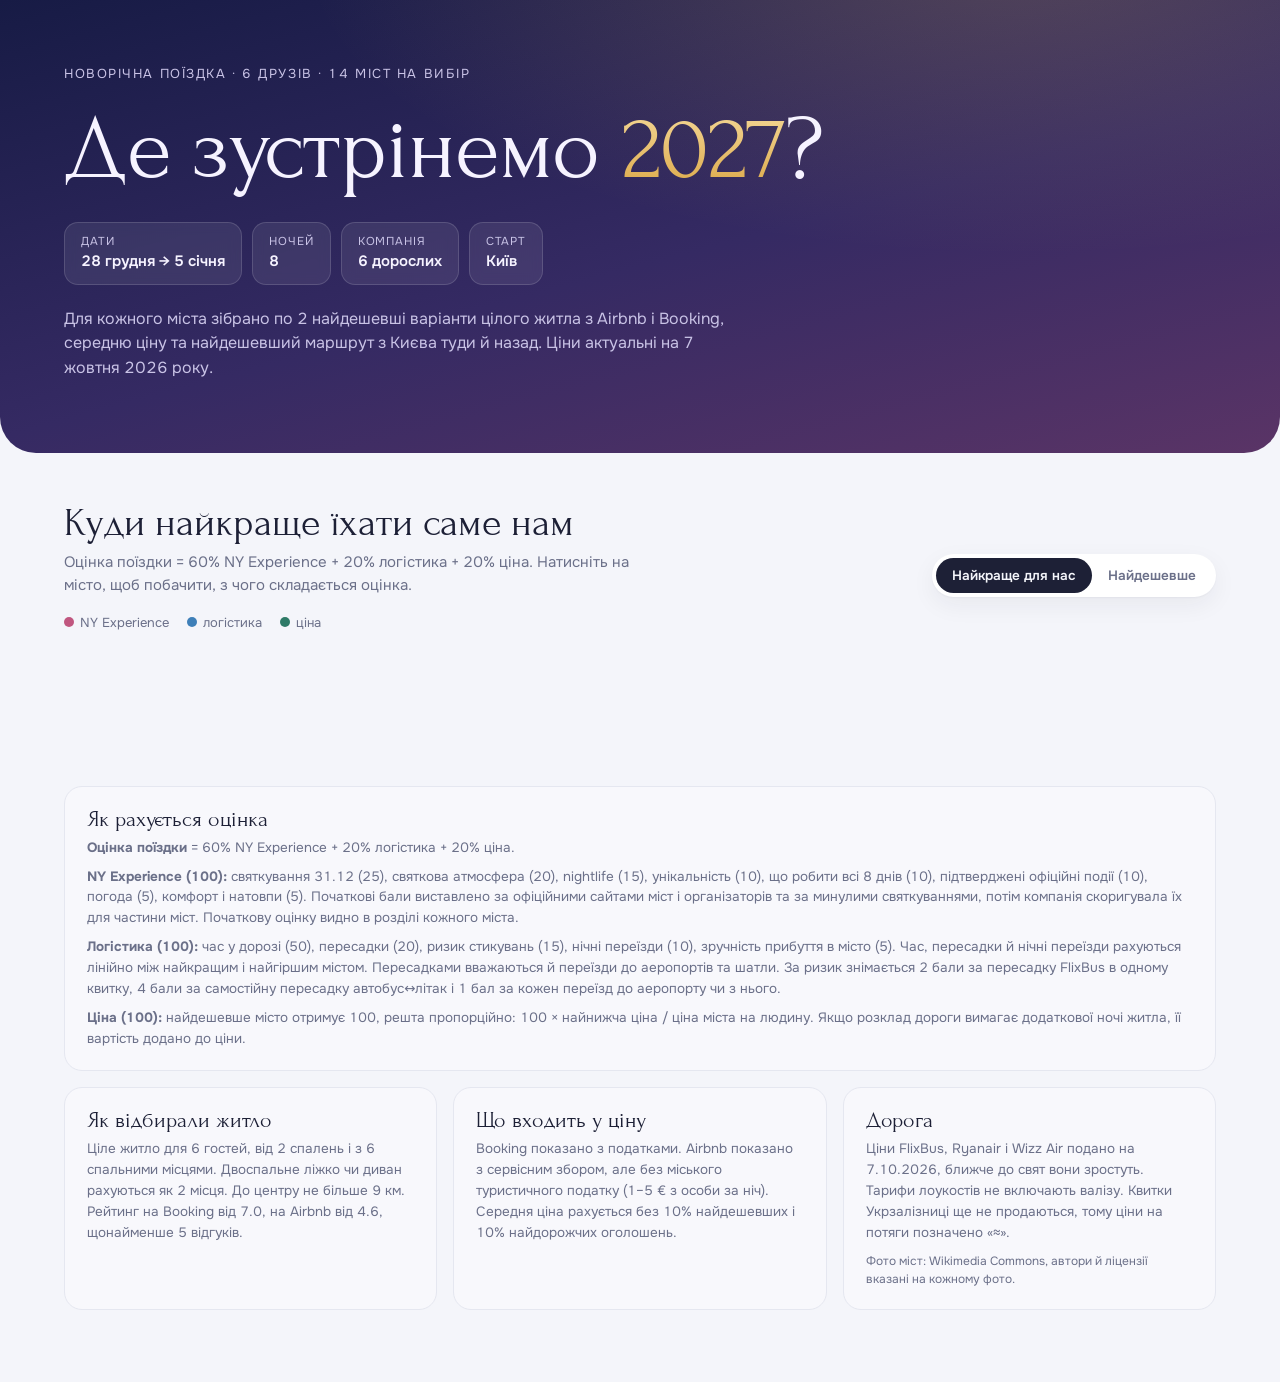
==== commit a701e00b: "Скориговано NY Experience, маршрут Парижа й ваги логістики - NY Experience для 10 міст змінено за оц" ====
--- a/index.html
+++ b/index.html
@@ -8,7 +8,7 @@
 <link rel="preconnect" href="https://fonts.gstatic.com" crossorigin>
 <link rel="stylesheet" href="https://fonts.googleapis.com/css2?family=Forum&family=Onest:wght@400;500;600;700&display=swap">
 <link rel="icon" href="favicon.svg" type="image/svg+xml">
-<link rel="stylesheet" href="styles.css?v=20261007145232">
+<link rel="stylesheet" href="styles.css?v=20261007150021">
 </head>
 <body>
 
@@ -50,9 +50,9 @@
     <div class="method">
       <h3>Як рахується оцінка</h3>
       <p><b>Оцінка поїздки</b> = 60% NY Experience + 20% логістика + 20% ціна.</p>
-      <p><b>NY Experience (100):</b> святкування 31.12 (25), святкова атмосфера (20), nightlife (15), унікальність (10), що робити всі 8 днів (10), підтверджені офіційні події (10), погода (5), комфорт і натовпи (5). Бали виставлено за офіційними сайтами міст і організаторів та за минулими святкуваннями.</p>
-      <p><b>Логістика (100):</b> час у дорозі (35), кількість пересадок (25), нічні переїзди (15), ризик стикувань (15), зручність прибуття й виїзду (10). Перші три рахуються лінійно між найкращим і найгіршим містом. За ризик знімається 2 бали за кожну пересадку FlixBus в одному квитку і 5 балів за самостійну пересадку автобус↔літак. За прибуття чи виїзд уночі, вечірнє прибуття 28.12, виїзд 26.12 або повернення 07.01 теж знімаються бали.</p>
-      <p><b>Ціна (100):</b> найдешевше місто отримує 100, решта пропорційно: 100 × найнижча ціна / ціна міста на людину.</p>
+      <p><b>NY Experience (100):</b> святкування 31.12 (25), святкова атмосфера (20), nightlife (15), унікальність (10), що робити всі 8 днів (10), підтверджені офіційні події (10), погода (5), комфорт і натовпи (5). Початкові бали виставлено за офіційними сайтами міст і організаторів та за минулими святкуваннями, потім компанія скоригувала їх для частини міст. Початкову оцінку видно в розділі кожного міста.</p>
+      <p><b>Логістика (100):</b> час у дорозі (50), пересадки (20), ризик стикувань (15), нічні переїзди (10), зручність прибуття в місто (5). Час, пересадки й нічні переїзди рахуються лінійно між найкращим і найгіршим містом. Пересадками вважаються й переїзди до аеропортів та шатли. За ризик знімається 2 бали за пересадку FlixBus в одному квитку, 4 бали за самостійну пересадку автобус↔літак і 1 бал за кожен переїзд до аеропорту чи з нього.</p>
+      <p><b>Ціна (100):</b> найдешевше місто отримує 100, решта пропорційно: 100 × найнижча ціна / ціна міста на людину. Якщо розклад дороги вимагає додаткової ночі житла, її вартість додано до ціни.</p>
     </div>
     <div>
       <h3>Як відбирали житло</h3>
@@ -70,10 +70,10 @@
   </section>
 </main>
 
-<script src="data/stays.js?v=20261007145232"></script>
-<script src="data/transport.js?v=20261007145232"></script>
-<script src="data/ny-experience.js?v=20261007145232"></script>
-<script src="data/city-photos.js?v=20261007145232"></script>
-<script src="app.js?v=20261007145232"></script>
+<script src="data/stays.js?v=20261007150021"></script>
+<script src="data/transport.js?v=20261007150021"></script>
+<script src="data/ny-experience.js?v=20261007150021"></script>
+<script src="data/city-photos.js?v=20261007150021"></script>
+<script src="app.js?v=20261007150021"></script>
 </body>
 </html>
--- a/styles.css
+++ b/styles.css
@@ -235,10 +235,12 @@
 .sc-ny dt{font-size:11.5px;font-weight:700;letter-spacing:.08em;text-transform:uppercase;color:var(--muted)}
 .sc-ny dd{margin:0 0 4px;font-size:13.5px}
 .events{list-style:none;margin:0;padding:0;display:grid;gap:6px;border-top:1px solid var(--line);padding-top:12px}
-.events li{display:grid;grid-template-columns:56px minmax(0,1fr) auto;gap:8px;align-items:baseline;font-size:13px}
+.events{gap:10px}
+.events li{display:grid;grid-template-columns:minmax(0,1fr) auto;gap:10px;align-items:start;font-size:13px}
+.ev-main{min-width:0;display:grid;gap:1px}
 .events a{color:var(--ink);text-decoration-color:var(--line)}
 .events a:hover{color:var(--pine)}
-.ev-d{font-weight:600;color:var(--muted);white-space:nowrap}
+.ev-d{font-size:11.5px;font-weight:600;color:var(--muted);overflow-wrap:anywhere}
 .st{font-size:10.5px;font-weight:700;padding:2px 8px;border-radius:999px;white-space:nowrap}
 .st.ok{background:var(--pine-soft);color:var(--pine)}
 .st.rec{background:var(--gold-soft);color:var(--gold-ink)}
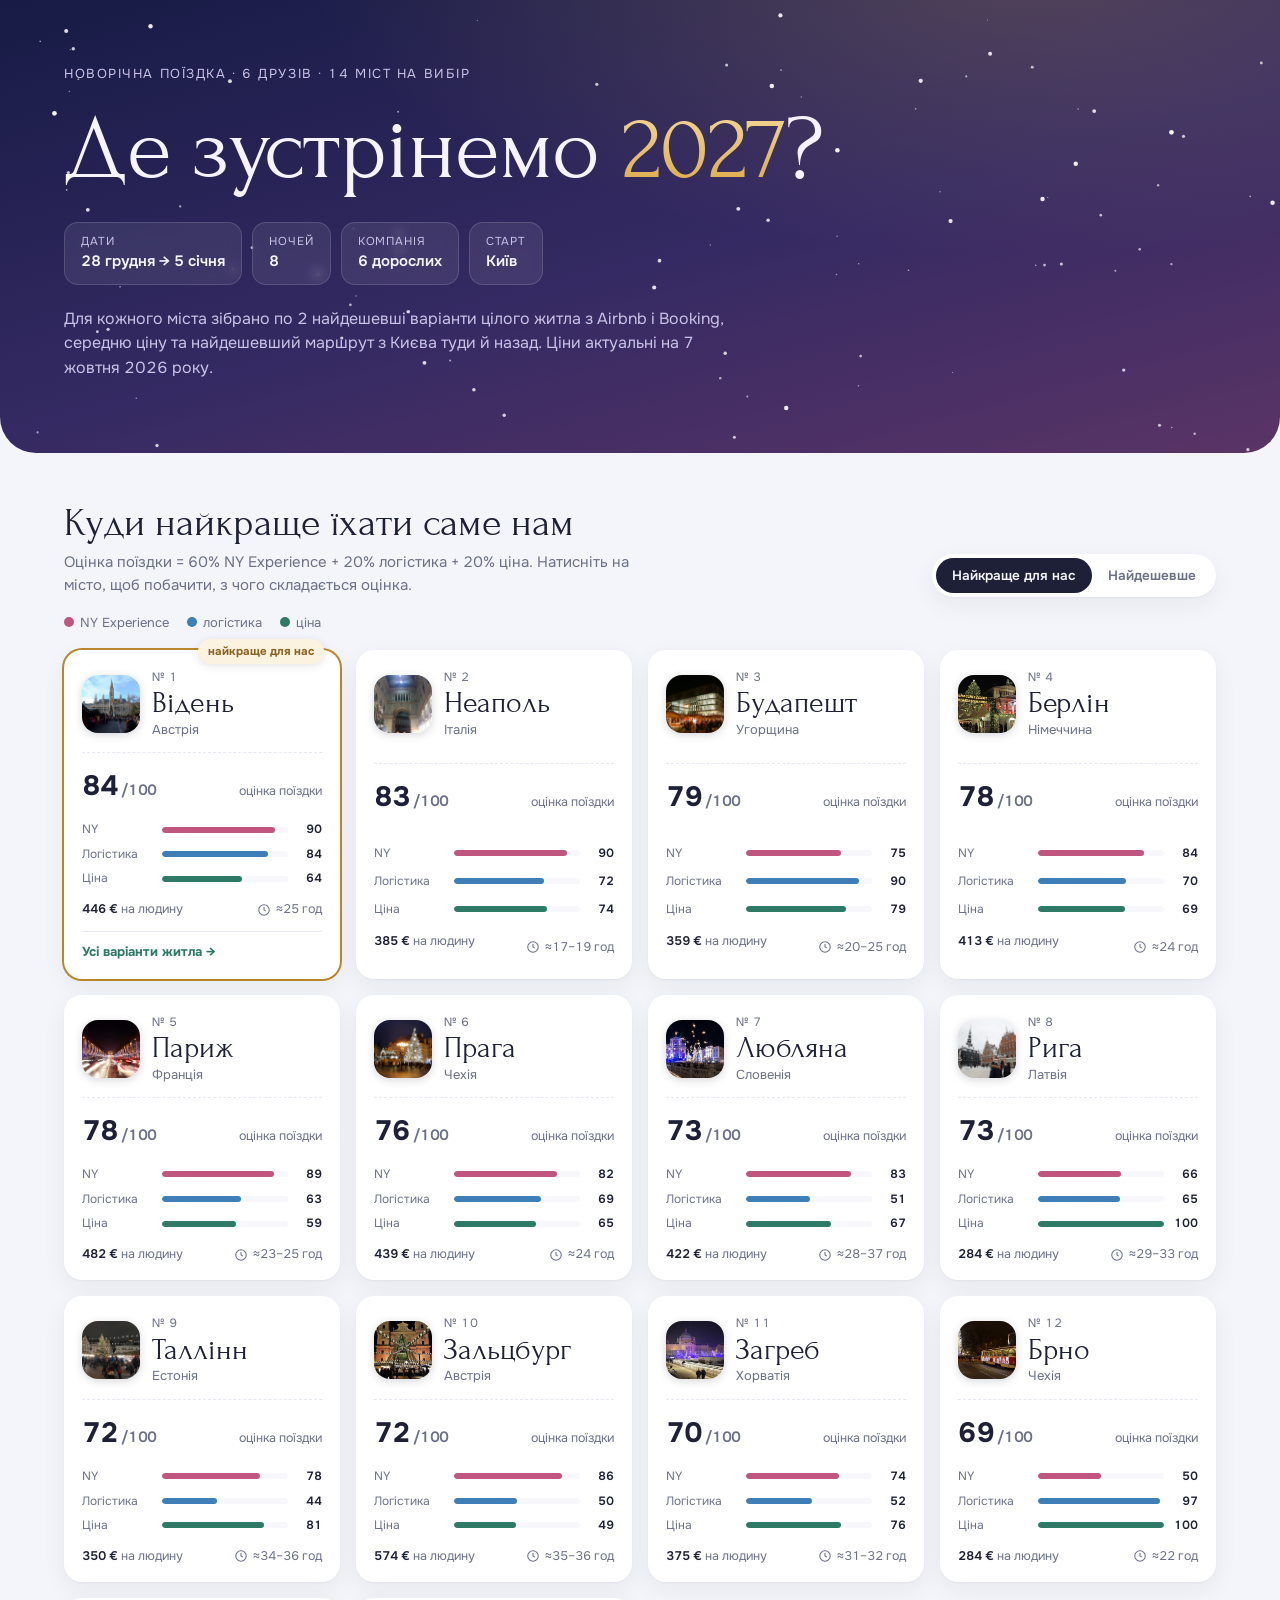
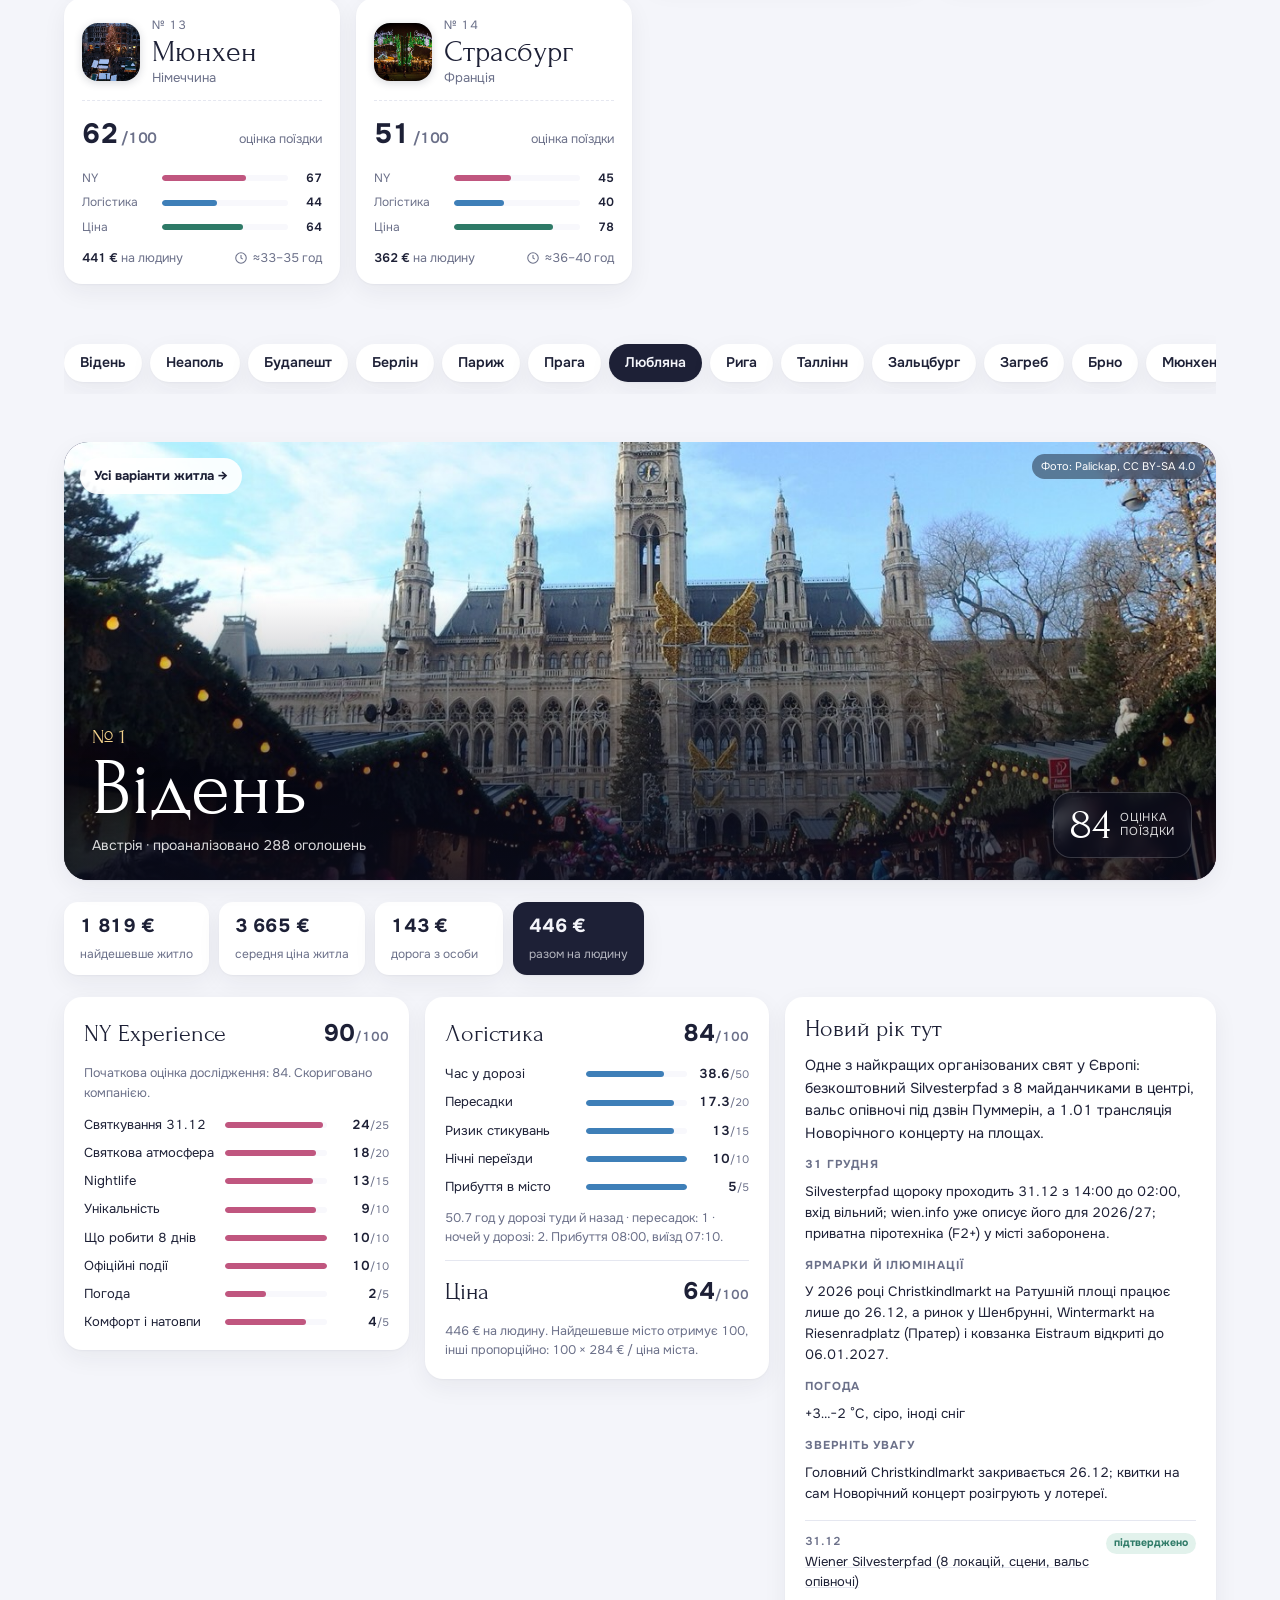
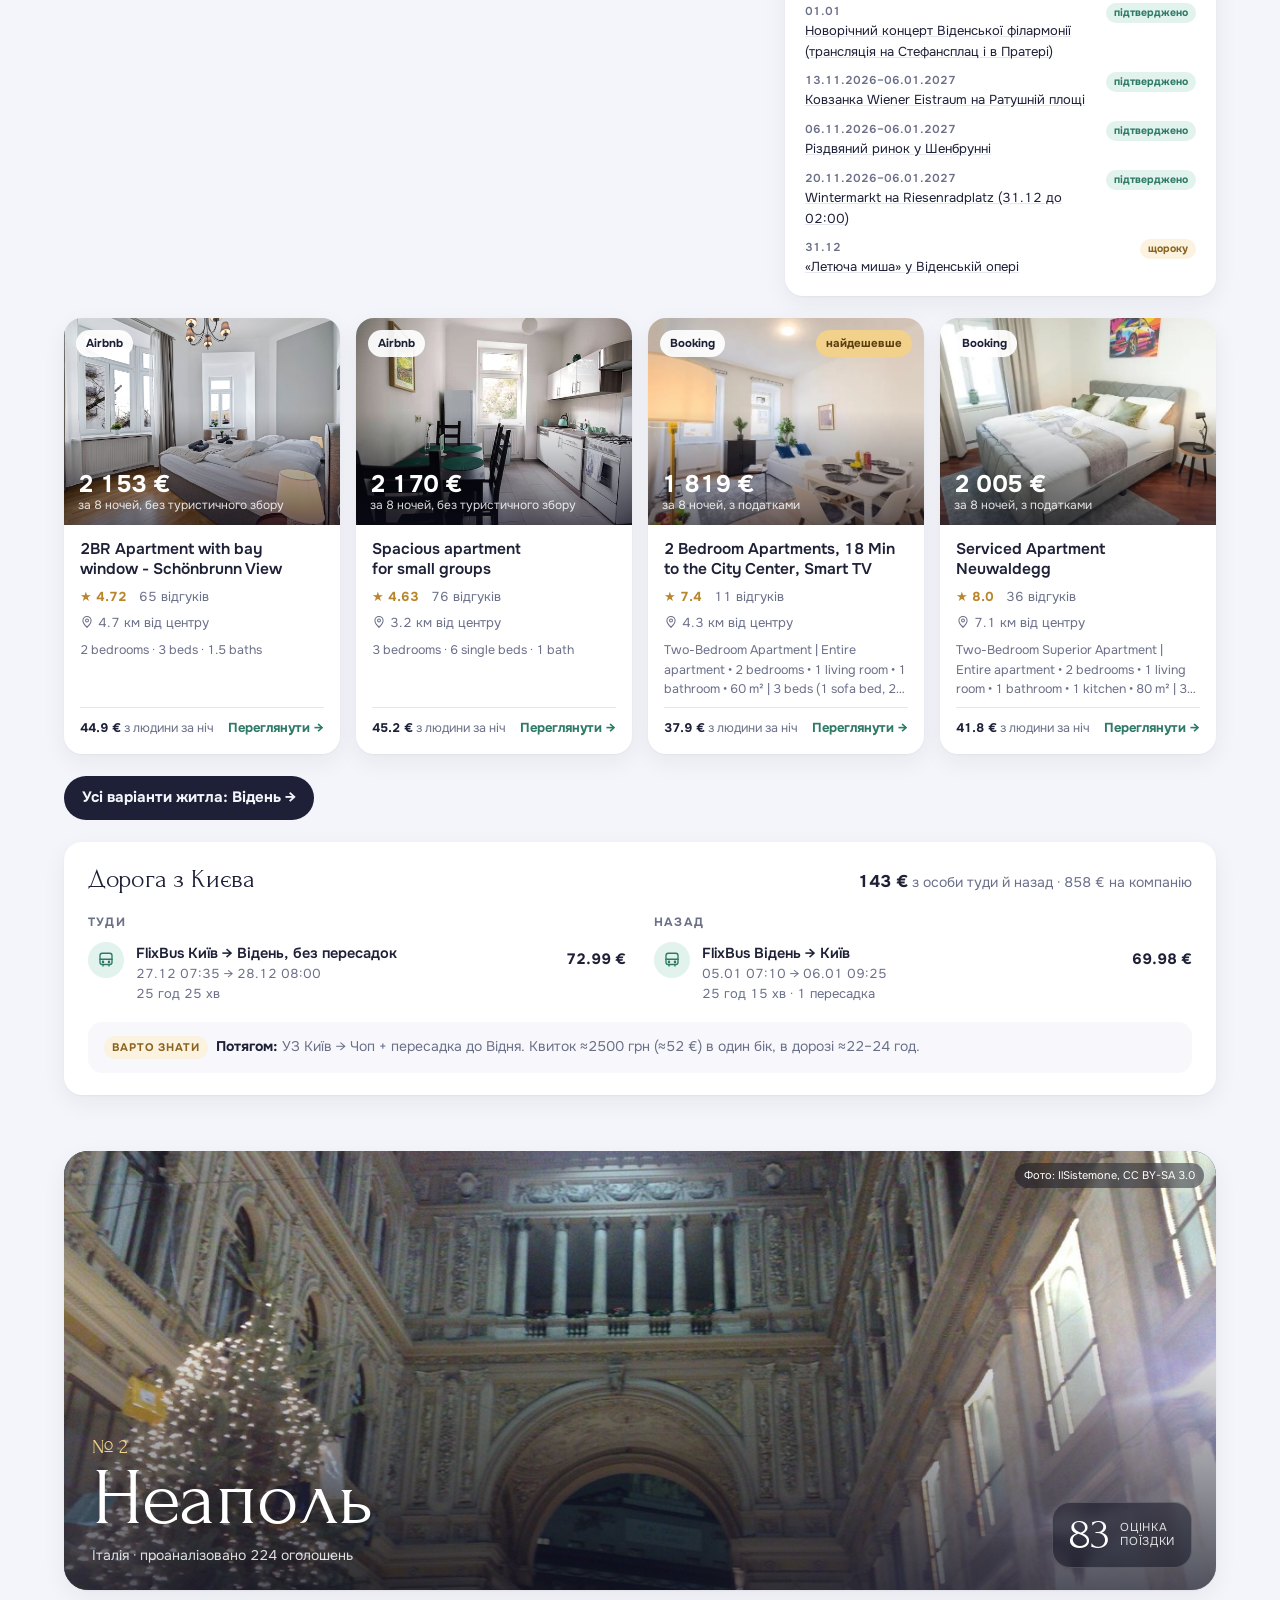
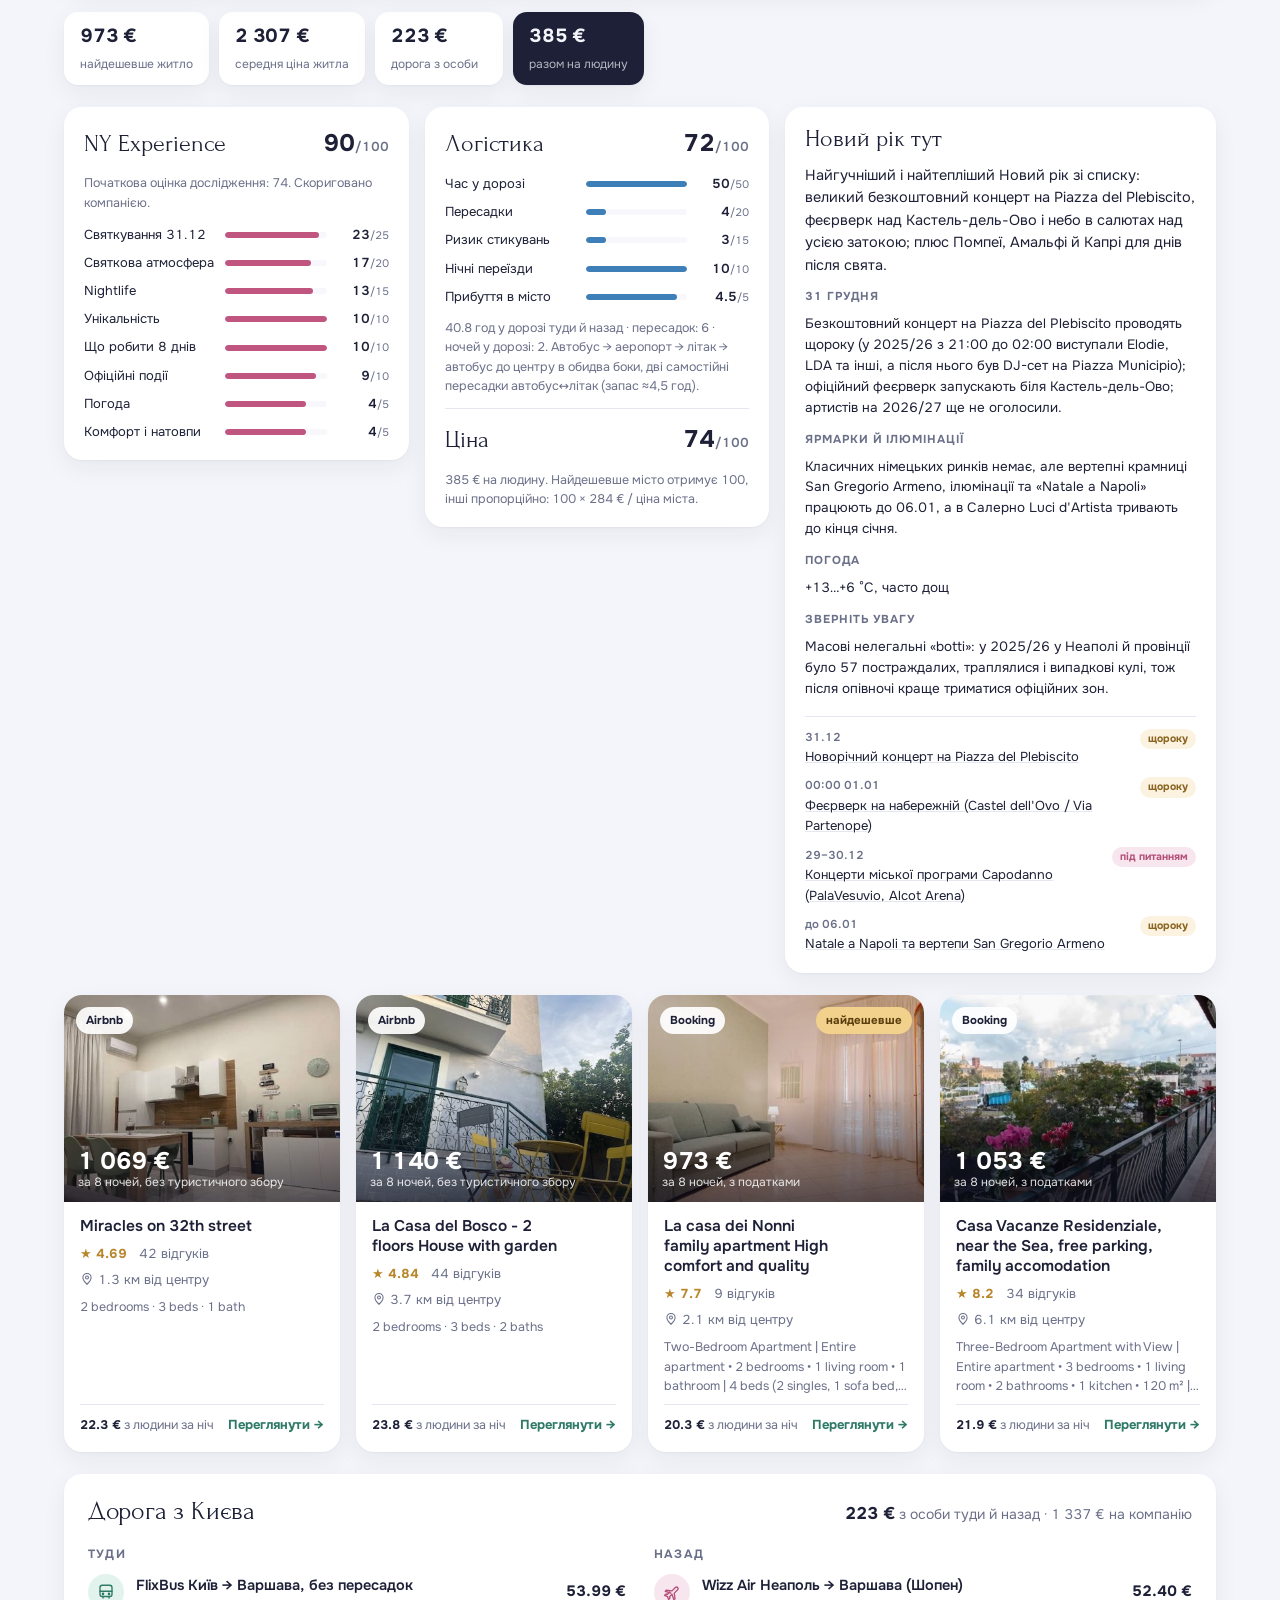
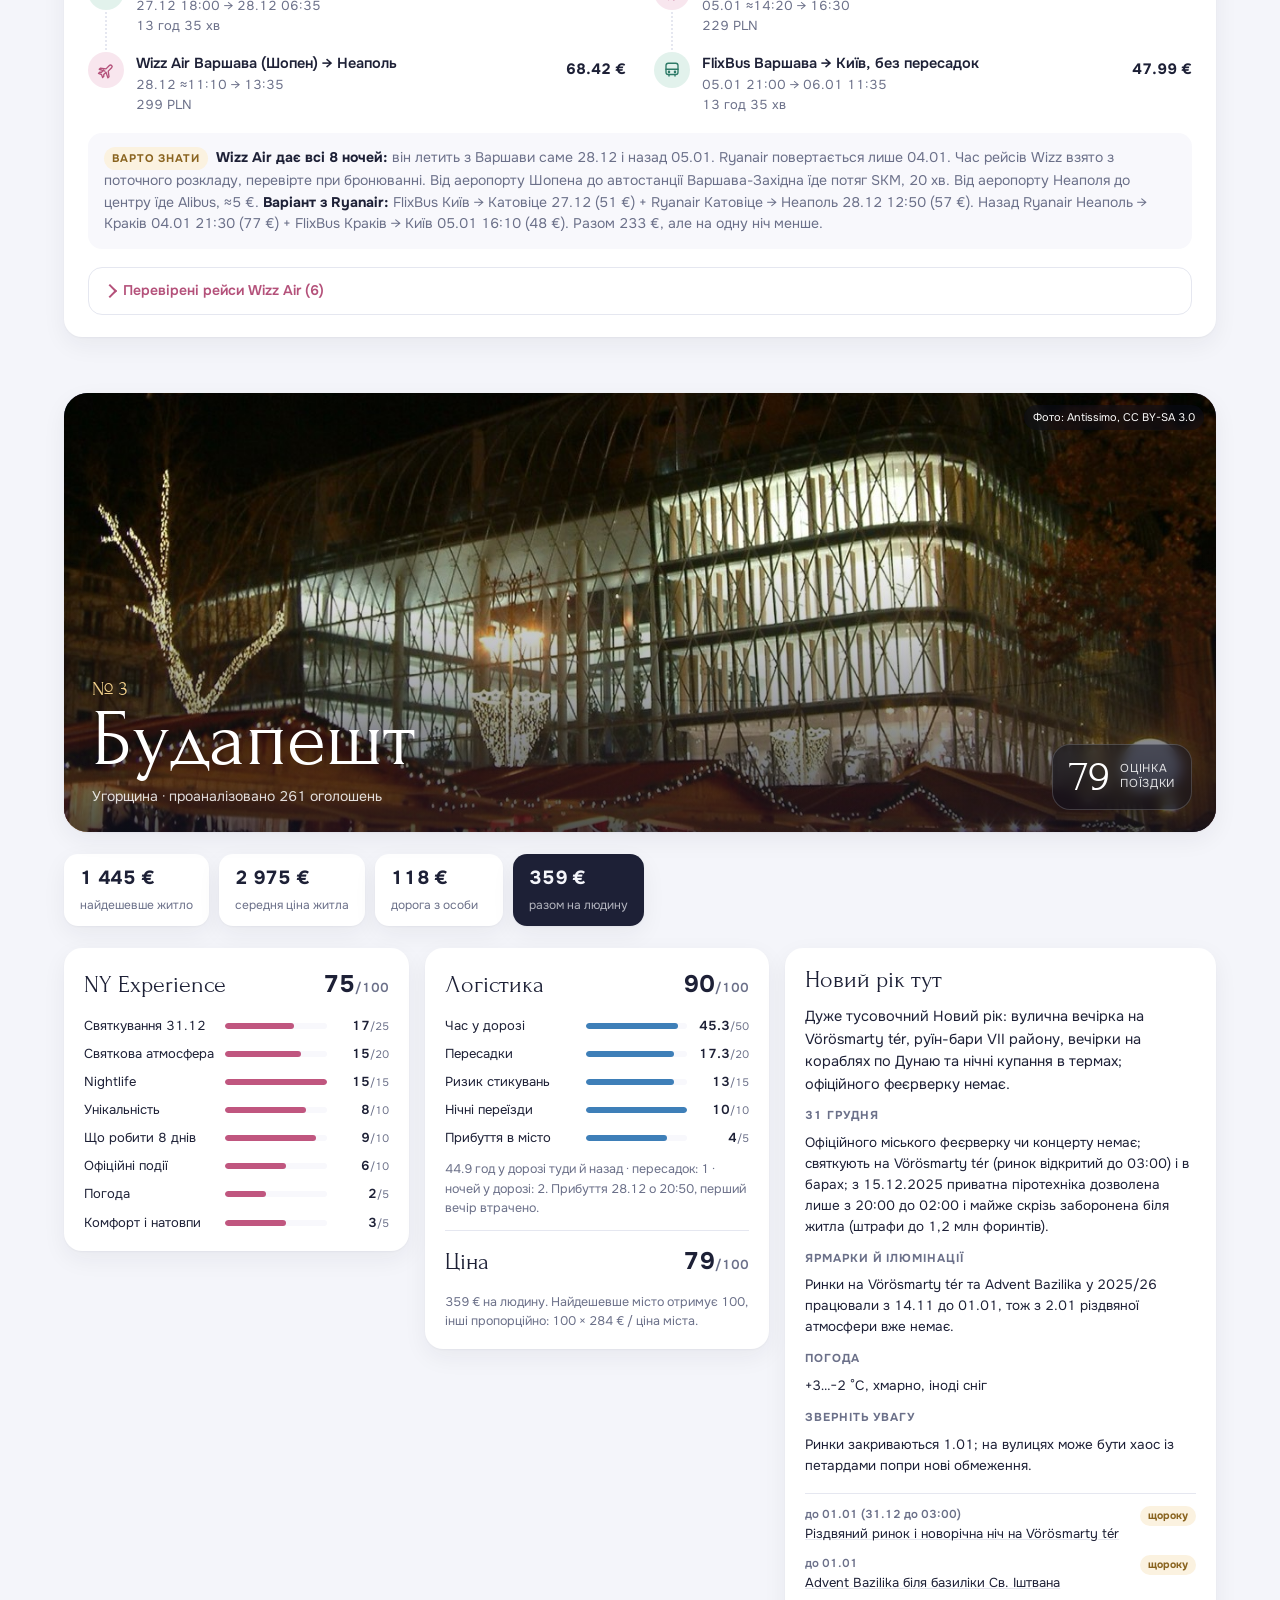
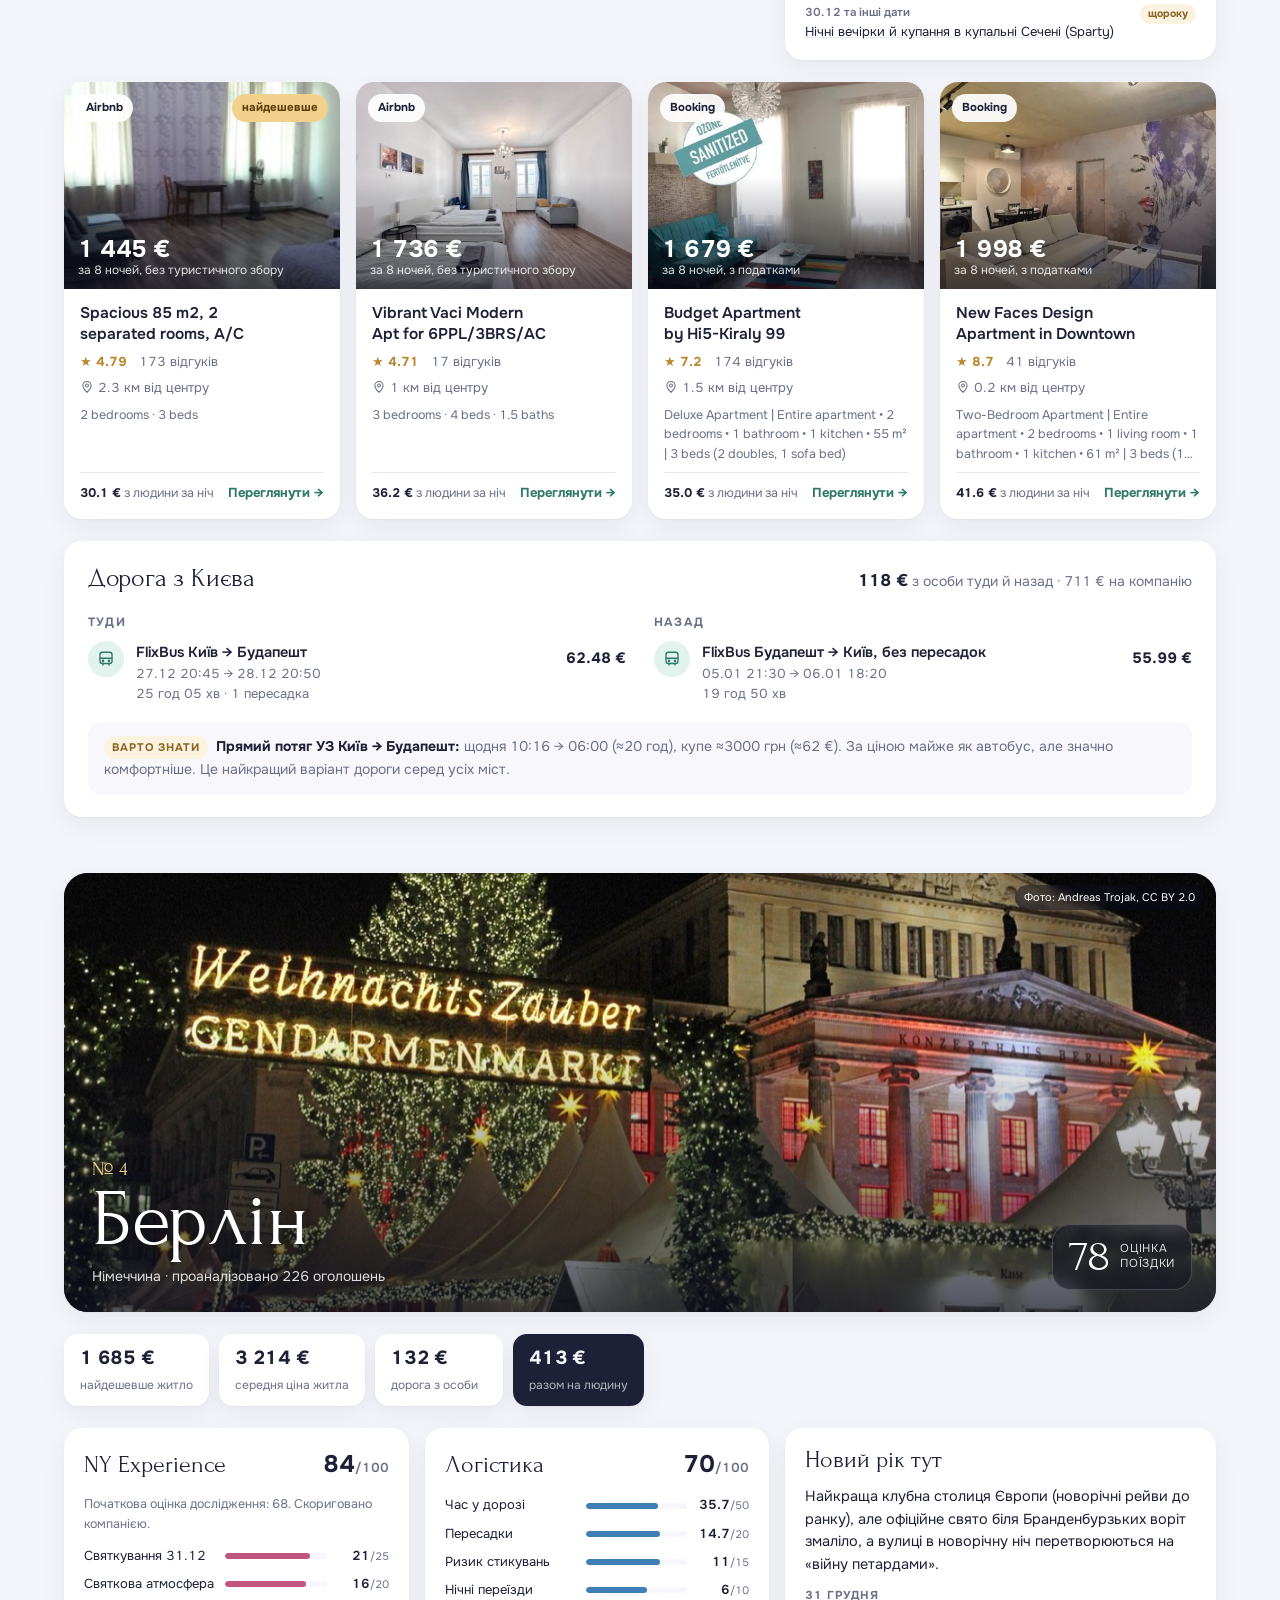
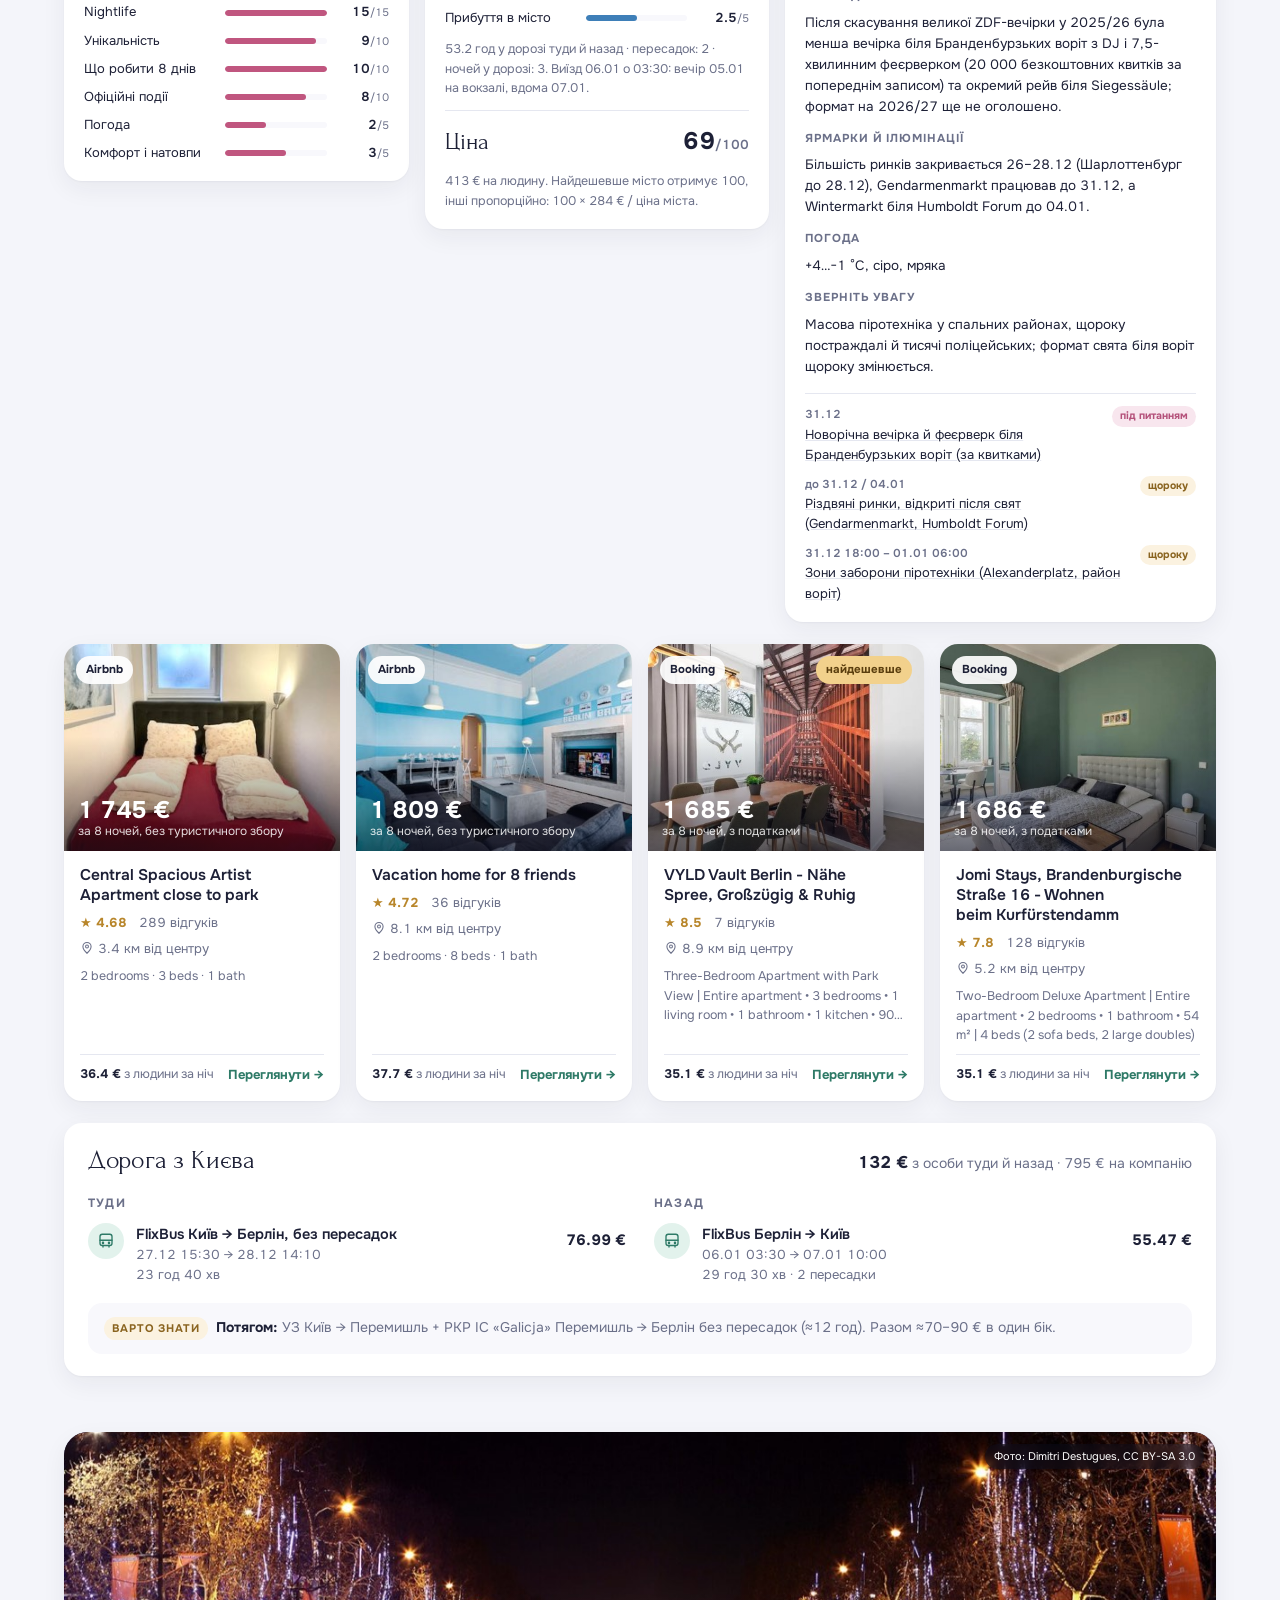
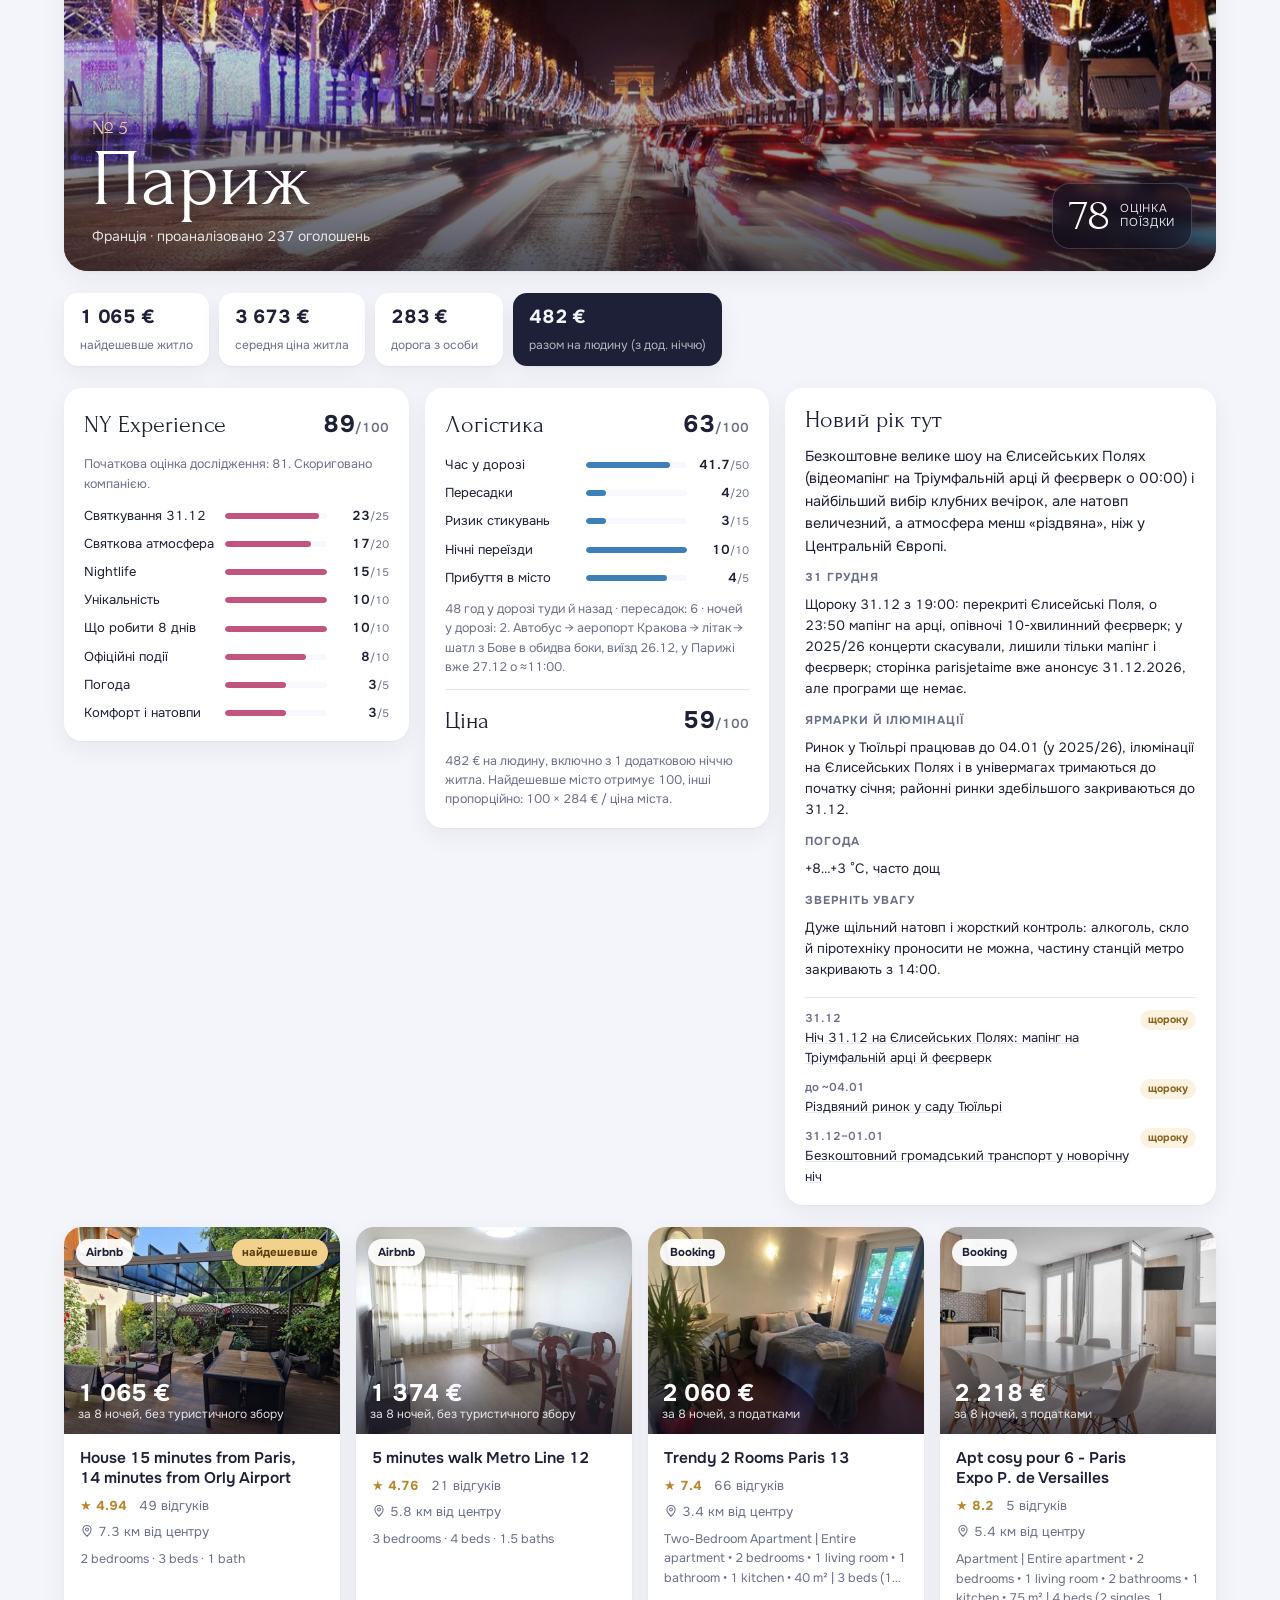
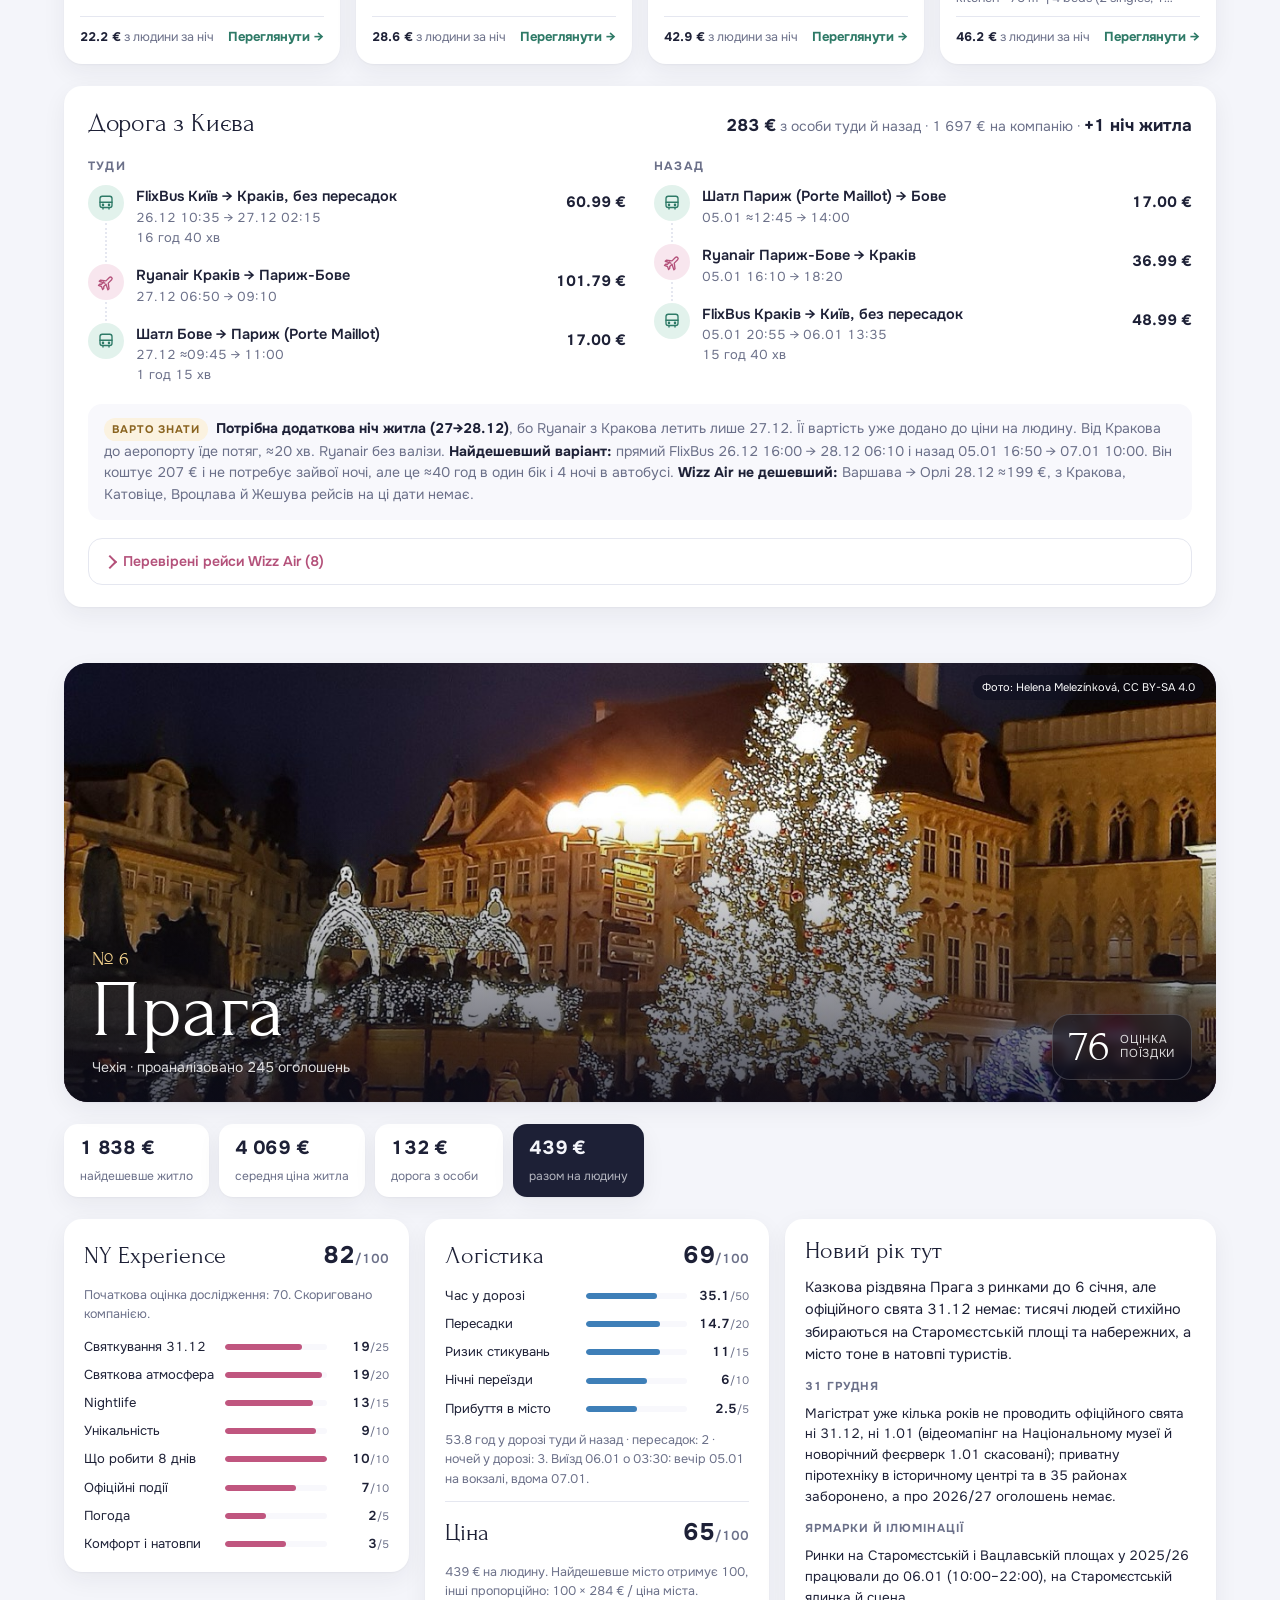
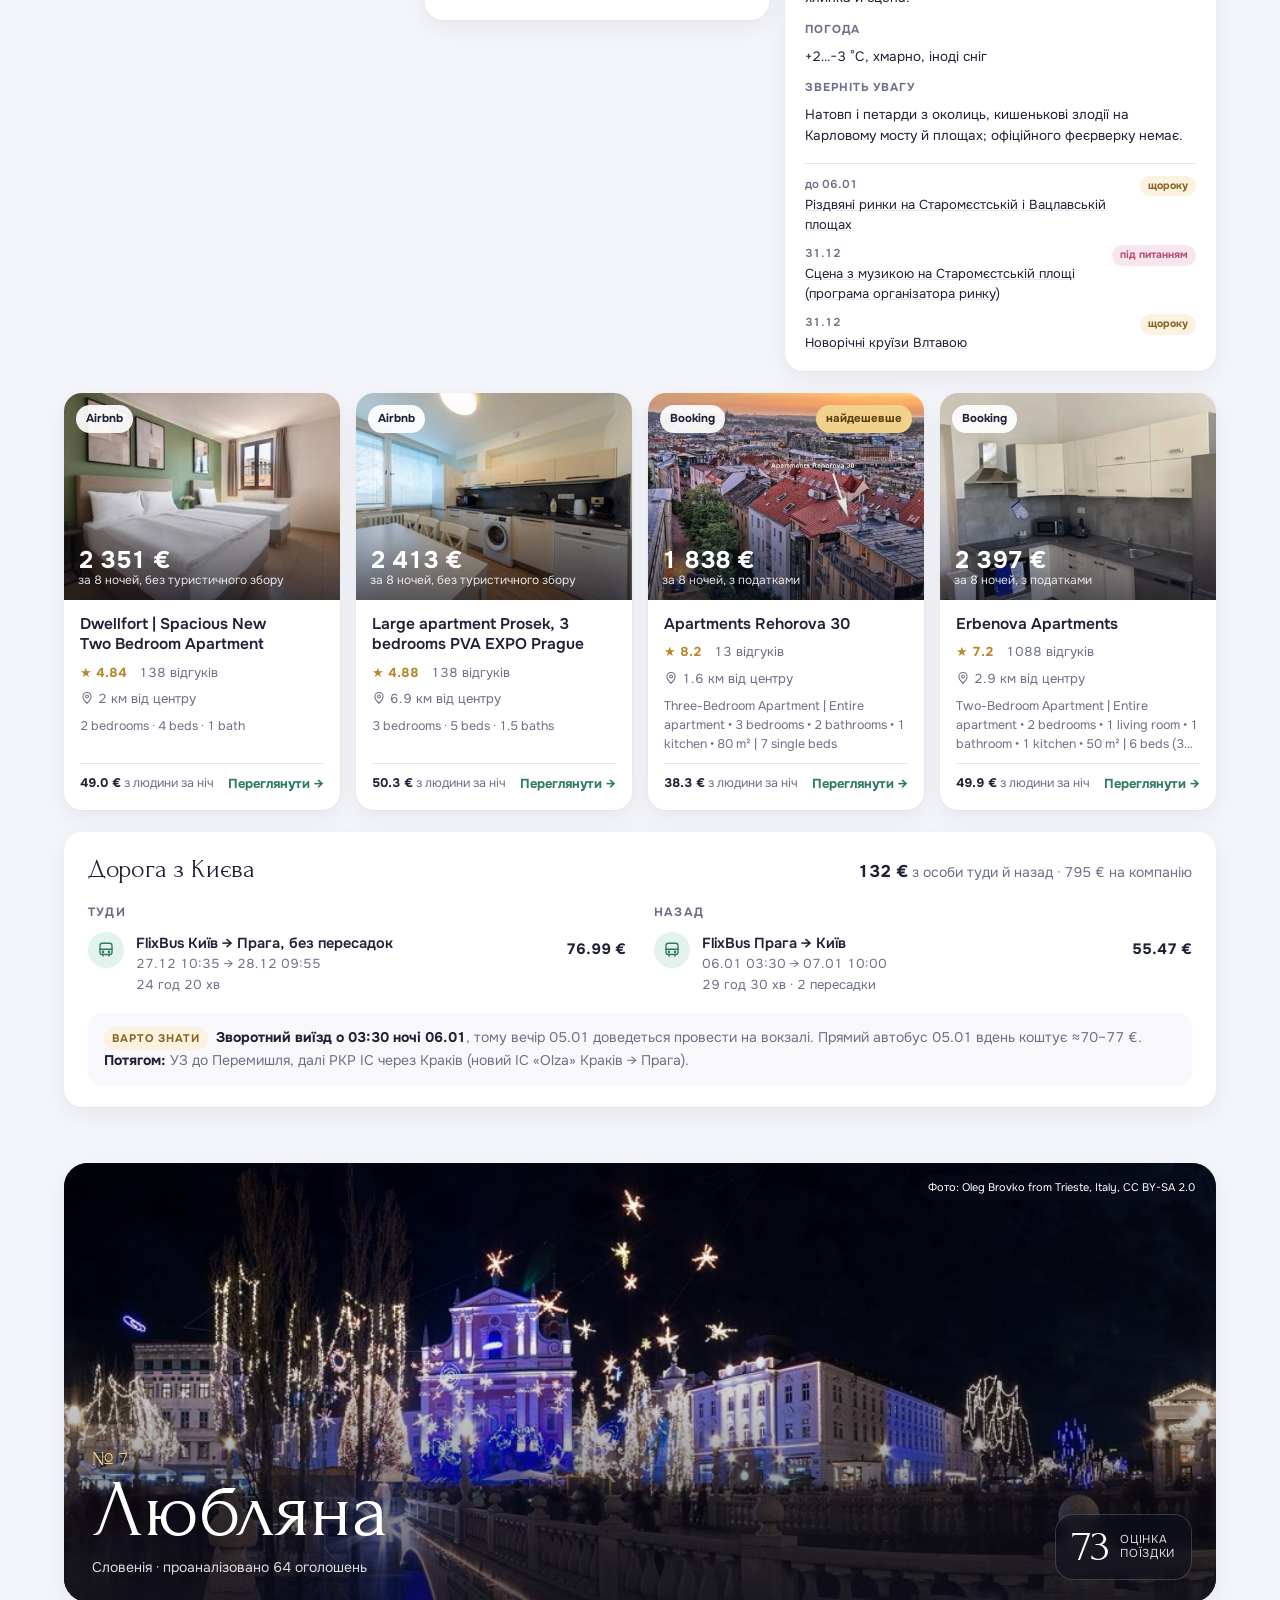
==== commit 1cce78d4: "Відень: усі варіанти житла з 6 платформ і вибір житла - vienna.html: 1077 варіантів цілого житла у В" ====
--- a/index.html
+++ b/index.html
@@ -8,7 +8,7 @@
 <link rel="preconnect" href="https://fonts.gstatic.com" crossorigin>
 <link rel="stylesheet" href="https://fonts.googleapis.com/css2?family=Forum&family=Onest:wght@400;500;600;700&display=swap">
 <link rel="icon" href="favicon.svg" type="image/svg+xml">
-<link rel="stylesheet" href="styles.css?v=20261007150021">
+<link rel="stylesheet" href="styles.css?v=20261008c">
 </head>
 <body>
 
@@ -70,10 +70,10 @@
   </section>
 </main>
 
-<script src="data/stays.js?v=20261007150021"></script>
-<script src="data/transport.js?v=20261007150021"></script>
-<script src="data/ny-experience.js?v=20261007150021"></script>
-<script src="data/city-photos.js?v=20261007150021"></script>
-<script src="app.js?v=20261007150021"></script>
+<script src="data/stays.js?v=20261008c"></script>
+<script src="data/transport.js?v=20261008c"></script>
+<script src="data/ny-experience.js?v=20261008c"></script>
+<script src="data/city-photos.js?v=20261008c"></script>
+<script src="app.js?v=20261008c"></script>
 </body>
 </html>
--- a/styles.css
+++ b/styles.css
@@ -251,3 +251,81 @@
 
 .ticket .t-badge{position:absolute;top:-11px;right:16px;box-shadow:0 2px 8px rgba(29,32,54,.12)}
 .score{align-items:start}
+
+/* ---------- Сторінка міста: усі варіанти житла ---------- */
+.hero-sm .hero-in{padding-block:36px 48px;gap:16px}
+.back{justify-self:start;color:var(--hero-muted);text-decoration:none;font-size:14px;font-weight:600}
+.back:hover{color:var(--hero-ink)}
+.all-link{justify-self:start;font-weight:700;text-decoration:none;padding:10px 18px;border-radius:999px;background:var(--ink);color:var(--bg)}
+.all-link:hover{opacity:.88}
+.filters{position:relative;margin-block:-28px 24px;padding:18px 20px;border-radius:var(--r);background:var(--surface);box-shadow:var(--shadow);display:grid;gap:14px}
+.f-row{display:flex;flex-wrap:wrap;align-items:center;justify-content:space-between;gap:12px}
+.filters .seg{box-shadow:none;background:var(--surface-2);border:1px solid var(--line)}
+.f-search{flex:1 1 220px;max-width:360px}
+.f-search input,.filters select{width:100%;font:500 14px var(--f-body);color:var(--ink);background:var(--surface-2);border:1px solid var(--line);border-radius:12px;padding:9px 12px}
+.f-grid{display:grid;grid-template-columns:2fr repeat(5,minmax(0,1fr));gap:12px}
+@media (max-width:1040px){.f-grid{grid-template-columns:repeat(3,minmax(0,1fr))}.f-price{grid-column:1/-1}}
+@media (max-width:520px){.f-grid{grid-template-columns:repeat(2,minmax(0,1fr))}}
+.f-grid label{display:grid;gap:6px;min-width:0}
+.f-grid label>span{font-size:12px;color:var(--muted)}
+.f-grid label>span b{color:var(--ink)}
+.f-price input{width:100%;accent-color:var(--pine)}
+.f-foot{border-top:1px solid var(--line);padding-top:12px}
+.chk{display:inline-flex;align-items:center;gap:8px;font-size:14px;cursor:pointer}
+.chk input{accent-color:var(--pine);width:16px;height:16px}
+.f-count{margin:0;font-size:14px;color:var(--muted)}
+.f-count b{color:var(--ink)}
+.f-reset{font:600 13px var(--f-body);border:0;background:none;color:var(--pine);cursor:pointer;padding:6px 0}
+.sr{position:absolute;width:1px;height:1px;overflow:hidden;clip:rect(0 0 0 0)}
+.empty{text-align:center;color:var(--muted);padding:40px 0}
+.more-wrap{display:flex;justify-content:center;margin-top:24px}
+.more{font:600 14px var(--f-body);border:1px solid var(--line);background:var(--surface);color:var(--ink);padding:12px 22px;border-radius:999px;cursor:pointer;box-shadow:var(--shadow)}
+.more:hover{box-shadow:var(--shadow-hover)}
+.filters .seg{flex-wrap:wrap;border-radius:18px}
+.seg button small{font-weight:500;opacity:.6;margin-left:2px}
+.alt{font-size:12px;color:var(--muted)}
+.alt a{color:var(--pine);text-decoration:none}
+.alt a:hover{text-decoration:underline}
+/* Місто з окремою сторінкою житла: квиток і обкладинка ведуть на неї */
+.ticket.has-page{color:inherit;text-decoration:none}
+.t-go{font-size:13px;font-weight:700;color:var(--pine);padding-top:10px;border-top:1px solid var(--line)}
+.cover-link{position:absolute;inset:0;z-index:2}
+.cover-go{position:absolute;z-index:2;top:16px;left:16px;pointer-events:none;font-size:13px;font-weight:700;padding:8px 14px;border-radius:999px;background:rgba(255,255,255,.92);color:#1D2036;transition:background .2s}
+.cover:has(.cover-link:hover) .cover-go{background:#F2D18C}
+.cover .credit{z-index:3}
+
+/* ---------- Вибір житла ---------- */
+.pick{margin-top:10px;font:600 13.5px var(--f-body);border:1px solid var(--line);background:var(--surface-2);color:var(--ink);padding:9px 12px;border-radius:12px;cursor:pointer;transition:background .2s,color .2s,border-color .2s}
+.pick:hover{border-color:var(--gold)}
+.pick[aria-pressed="true"]{background:var(--gold);border-color:var(--gold);color:#1D2036}
+.stay.chosen{box-shadow:0 0 0 2px var(--gold),var(--shadow)}
+.pill.mine{top:12px;right:12px;background:#F2D18C;color:#5A3E0E}
+body.has-choice{padding-bottom:132px}
+.choice{position:fixed;z-index:20;left:0;right:0;bottom:0;padding:0 16px max(16px,env(safe-area-inset-bottom))}
+.ch-in{max-width:1200px;margin:0 auto;display:grid;grid-template-columns:minmax(0,1.3fr) minmax(0,3fr) auto;align-items:center;gap:18px;padding:14px 18px;border-radius:var(--r);background:var(--ink);color:var(--bg);box-shadow:0 12px 40px rgba(12,14,30,.35)}
+.ch-stay{display:flex;align-items:center;gap:12px;min-width:0}
+.ch-stay img{width:52px;height:52px;border-radius:12px;object-fit:cover;flex:none}
+.ch-stay div{min-width:0;display:grid}
+.ch-label{font-size:11px;letter-spacing:.08em;text-transform:uppercase;opacity:.65}
+.ch-stay a{color:inherit;font-weight:600;text-decoration:none;white-space:nowrap;overflow:hidden;text-overflow:ellipsis}
+.ch-stay a:hover{text-decoration:underline}
+.ch-nums{margin:0;display:grid;grid-template-columns:repeat(5,minmax(0,1fr));gap:10px}
+.ch-nums dt{font-size:11px;opacity:.65}
+.ch-nums dd{margin:0;font-weight:700;font-size:16px;white-space:nowrap}
+.ch-nums .hl dd{color:#F2D18C;font-size:19px}
+.ch-act{display:grid;gap:6px;justify-items:end}
+.ch-act a{color:#F2D18C;font-weight:700;font-size:13px;text-decoration:none;white-space:nowrap}
+.ch-act button{font:600 12.5px var(--f-body);background:none;border:0;color:inherit;opacity:.7;cursor:pointer;padding:0;white-space:nowrap}
+.ch-act button:hover{opacity:1}
+@media (max-width:1040px){.ch-in{grid-template-columns:minmax(0,1fr) auto}.ch-nums{grid-column:1/-1;grid-row:2}}
+@media (max-width:620px){
+  body.has-choice{padding-bottom:210px}
+  .ch-in{gap:10px;padding:12px 14px}
+  .ch-nums{grid-template-columns:repeat(3,minmax(0,1fr));gap:6px 10px}
+  .ch-nums dd{font-size:14px}.ch-nums .hl dd{font-size:16px}
+}
+.mine-act{display:flex;flex-wrap:wrap;gap:8px 16px;align-items:center;font-size:13.5px}
+.mine-act button{font:600 13px var(--f-body);background:none;border:0;color:var(--muted);cursor:pointer;padding:0}
+.mine-act button:hover{color:var(--berry)}
+.kpi.hl-soft{box-shadow:0 0 0 2px var(--gold),var(--shadow)}
+.t-go{overflow:hidden;text-overflow:ellipsis;white-space:nowrap}
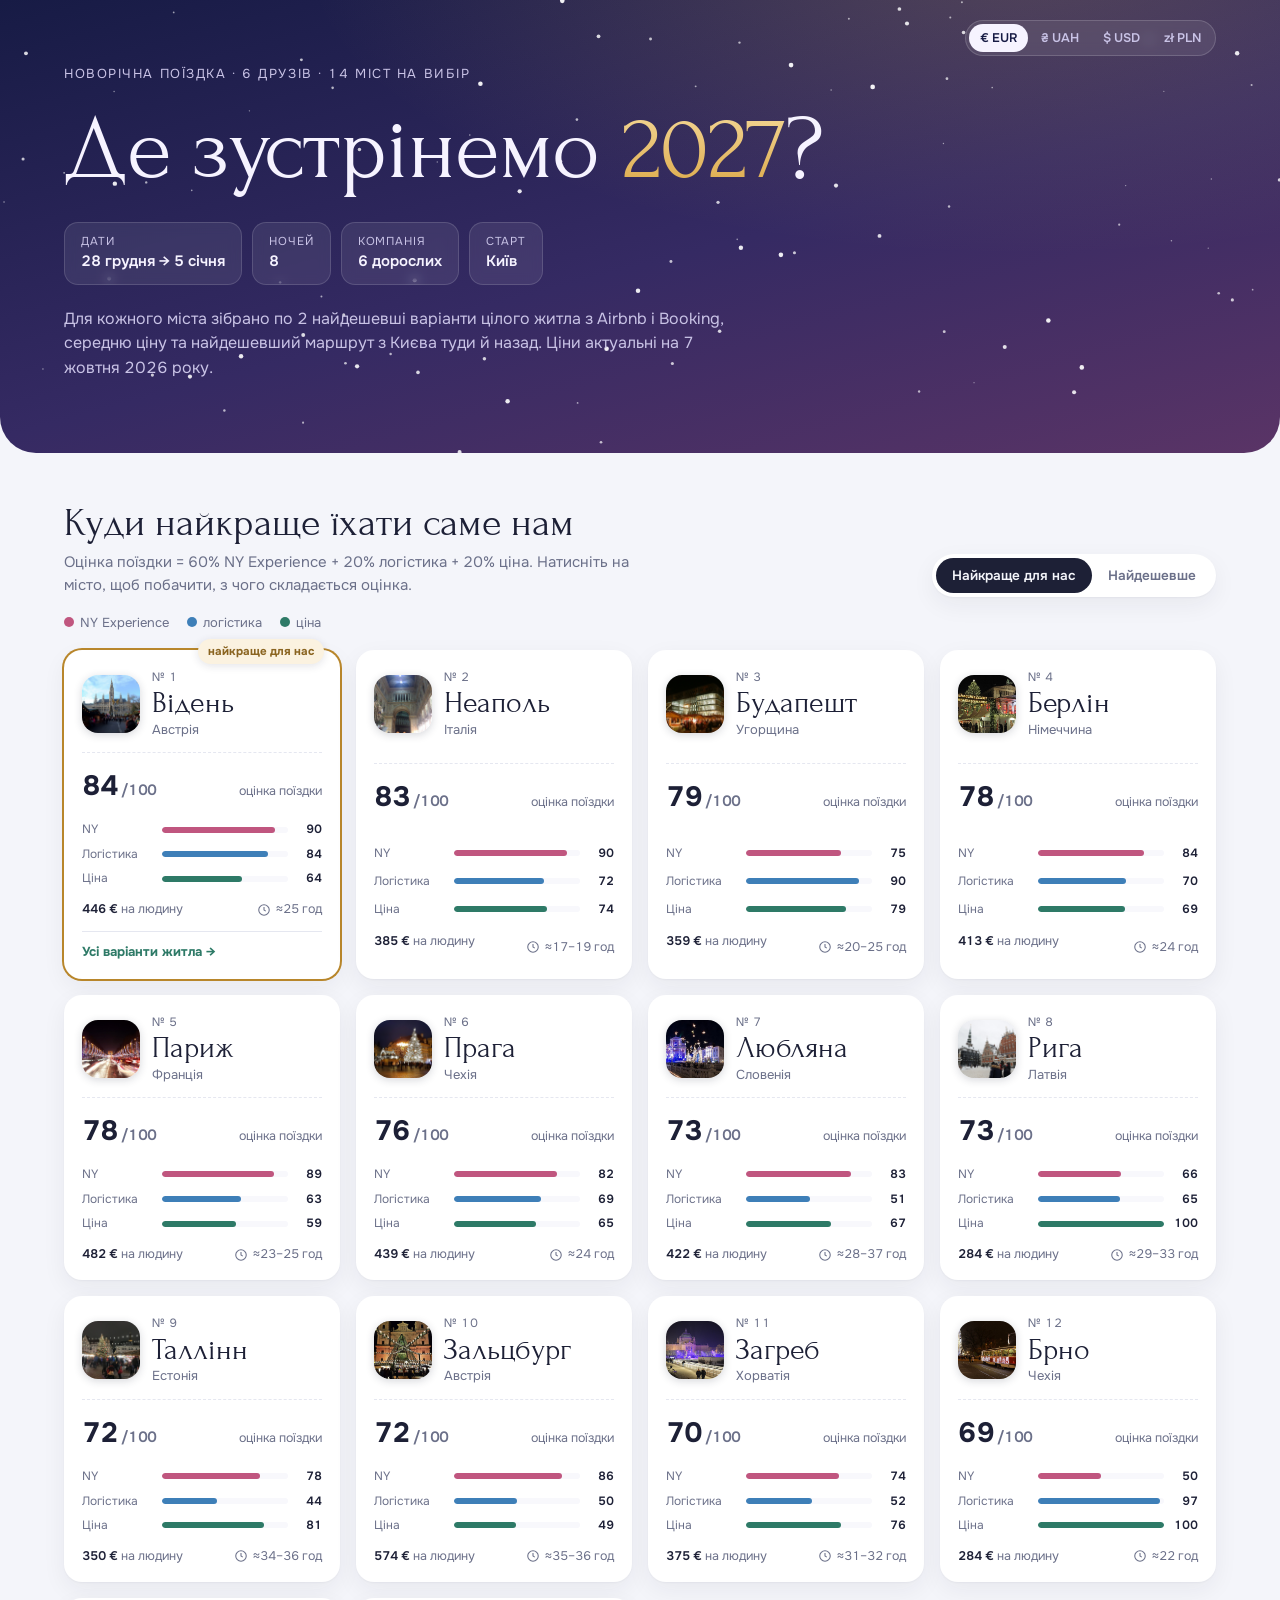
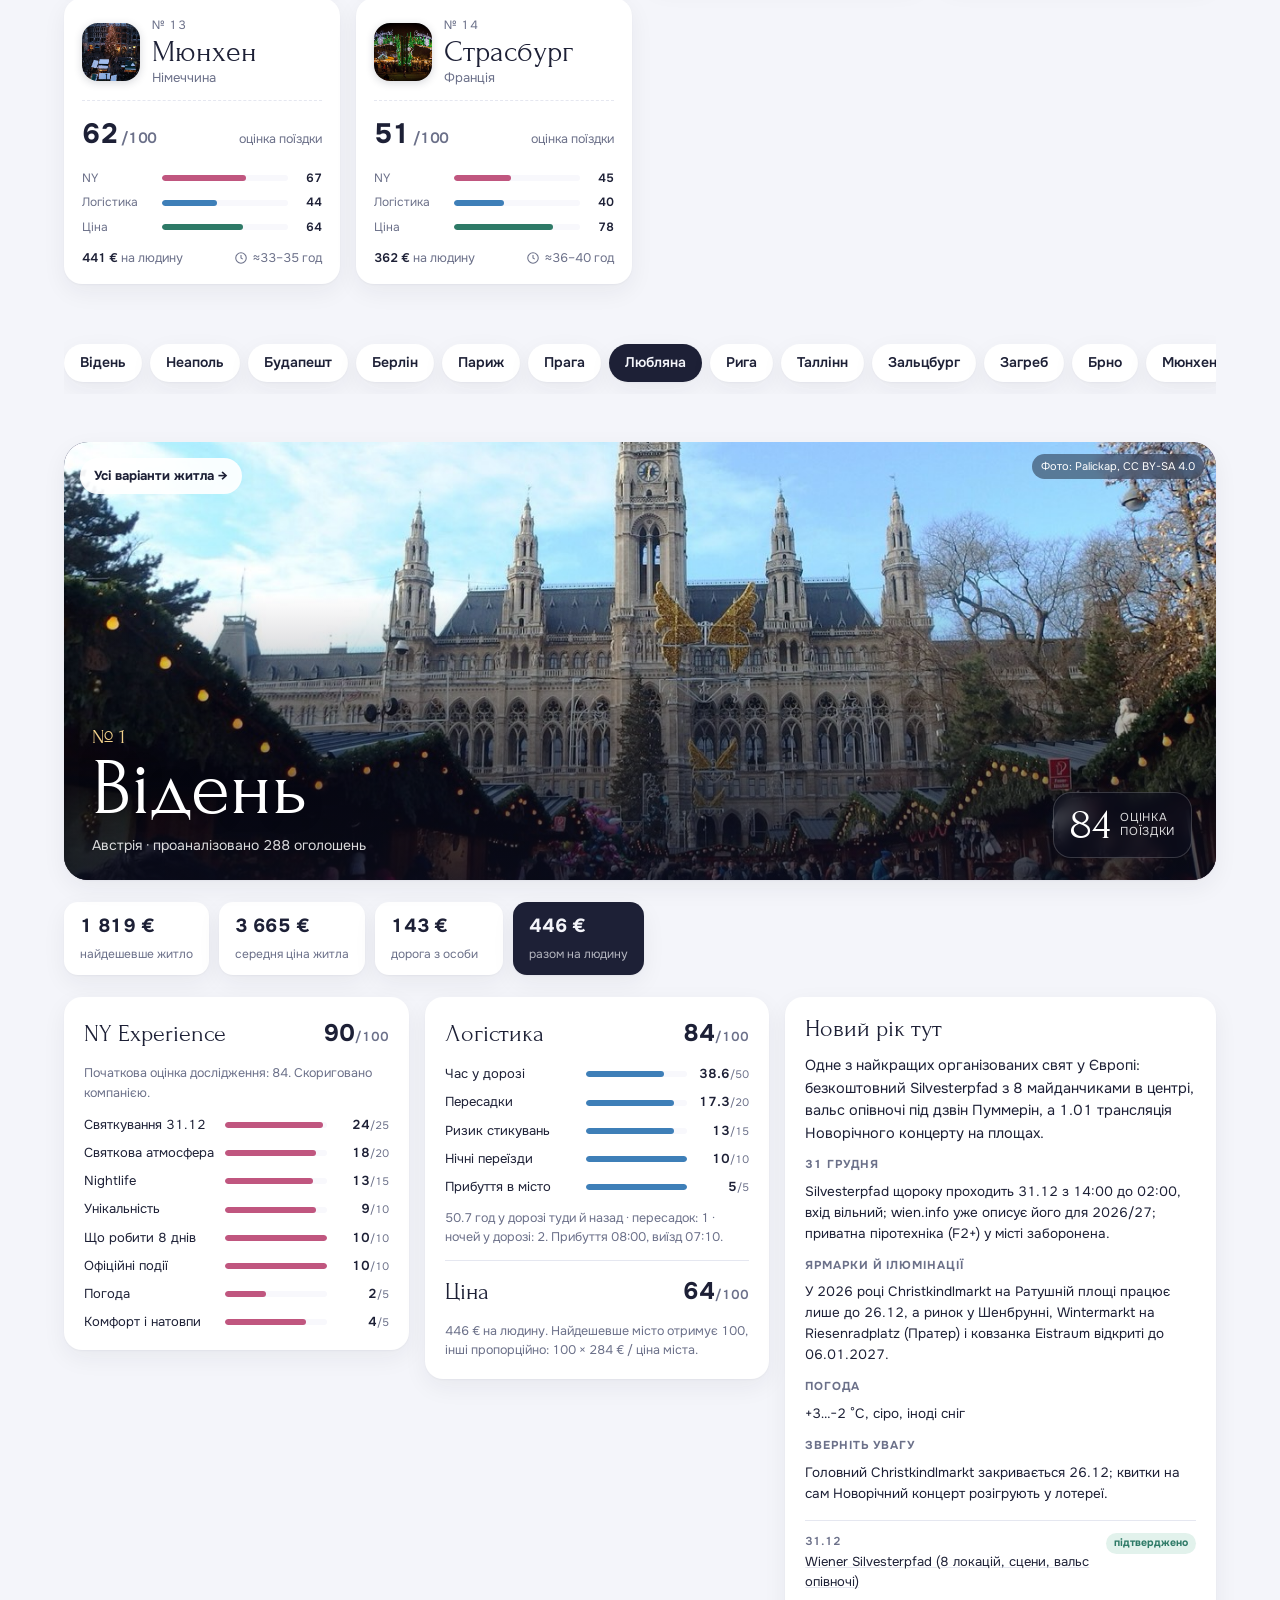
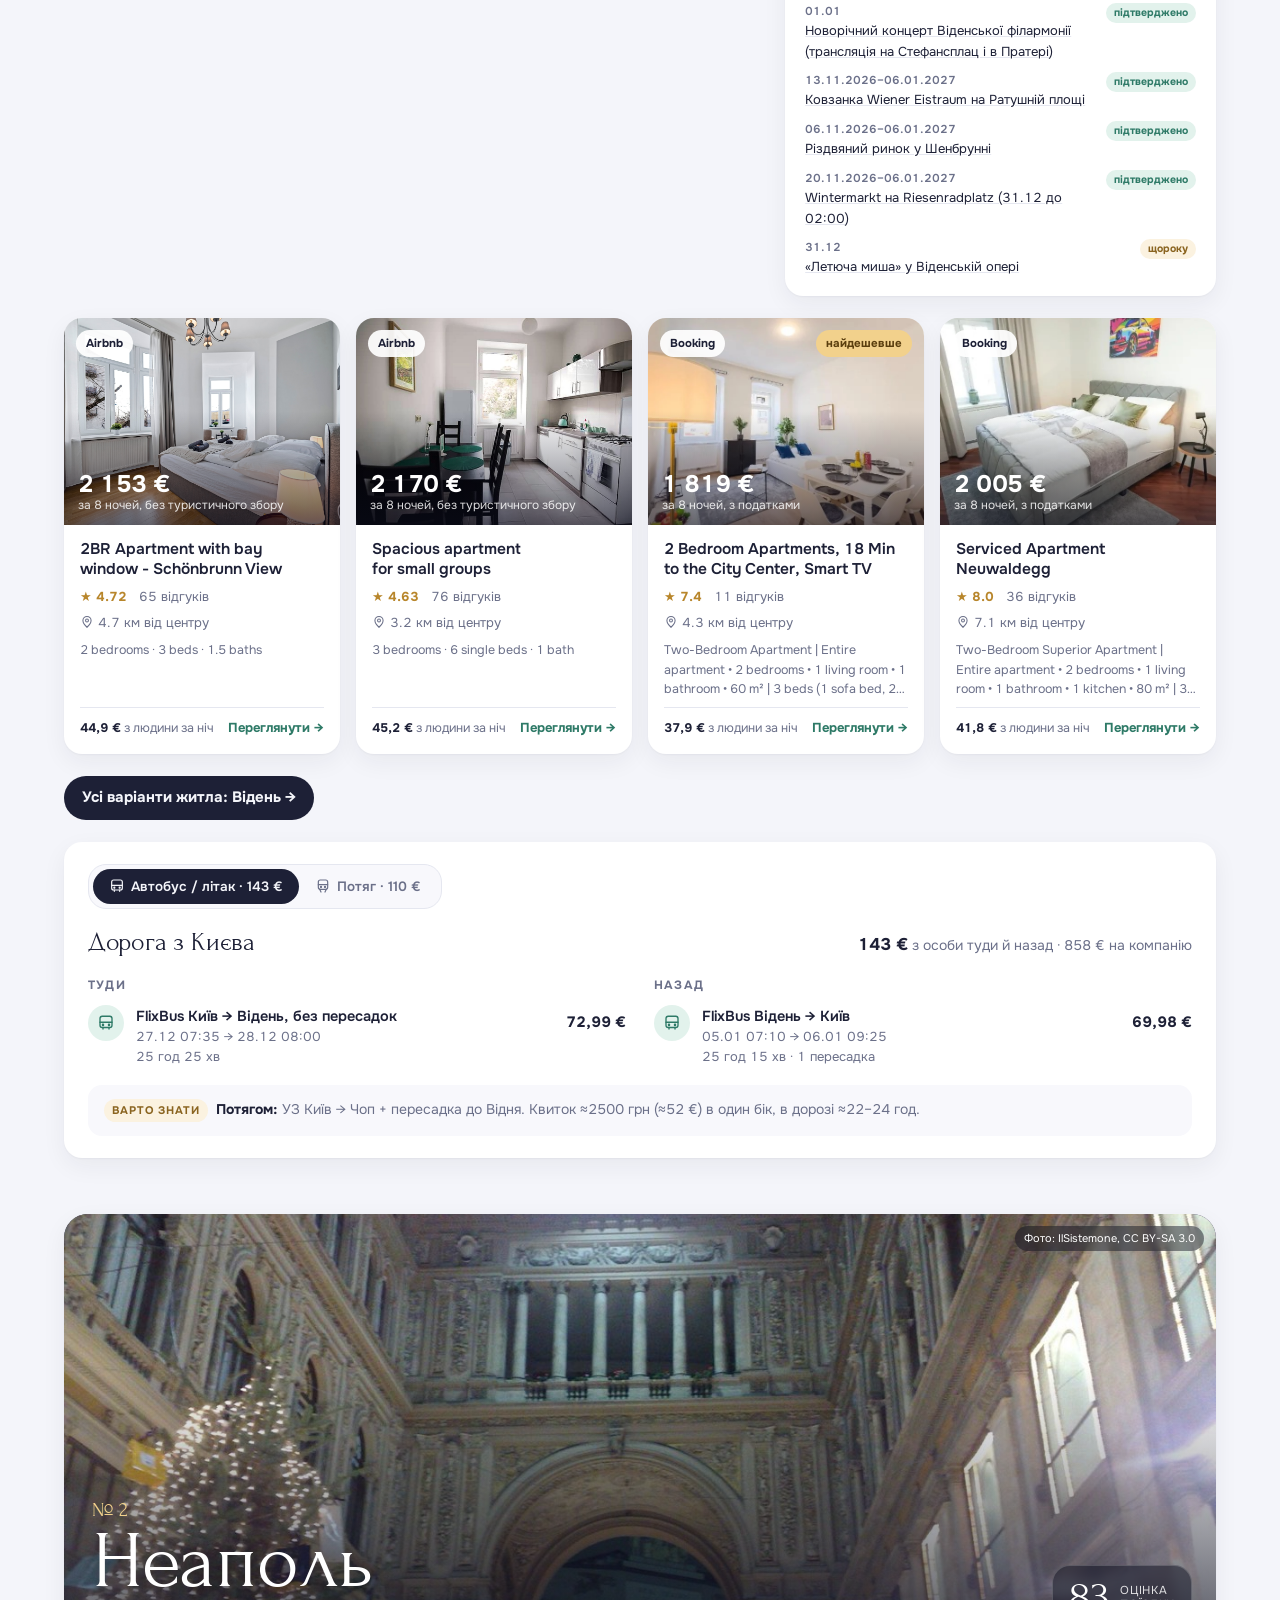
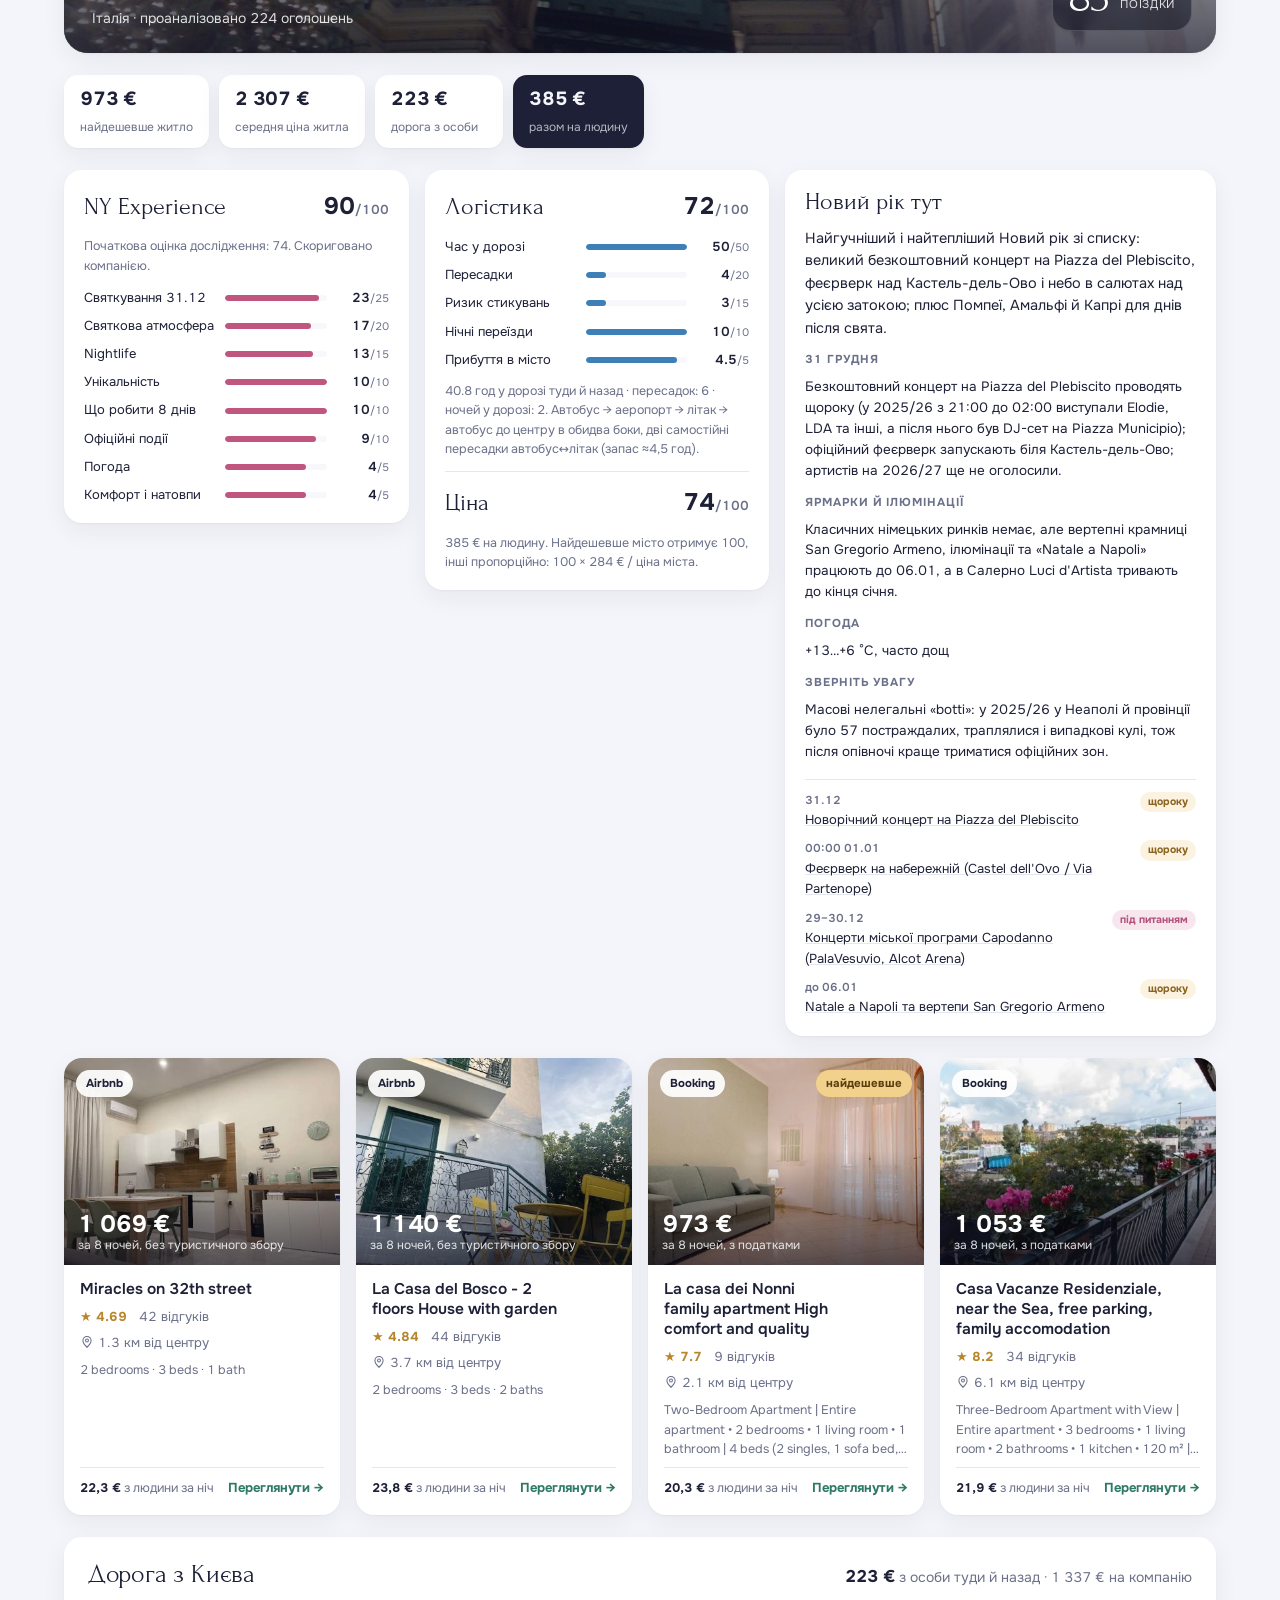
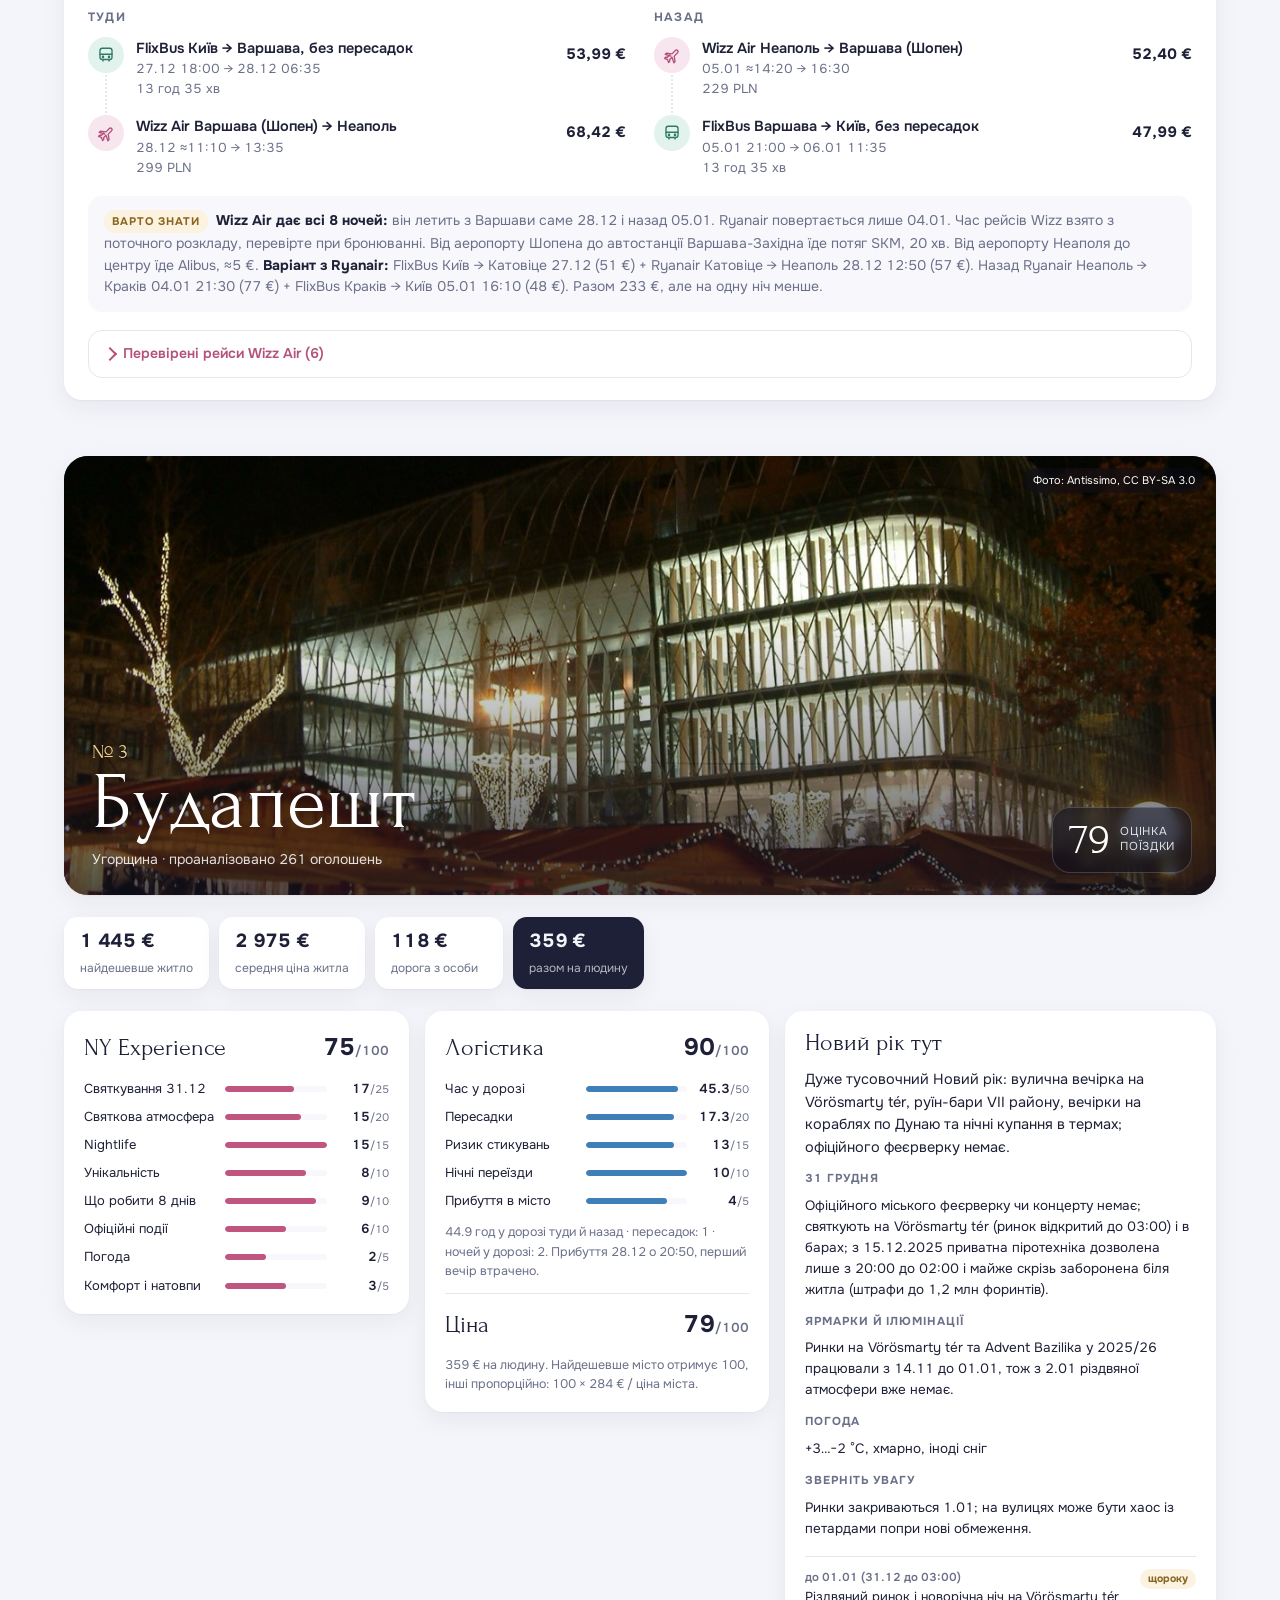
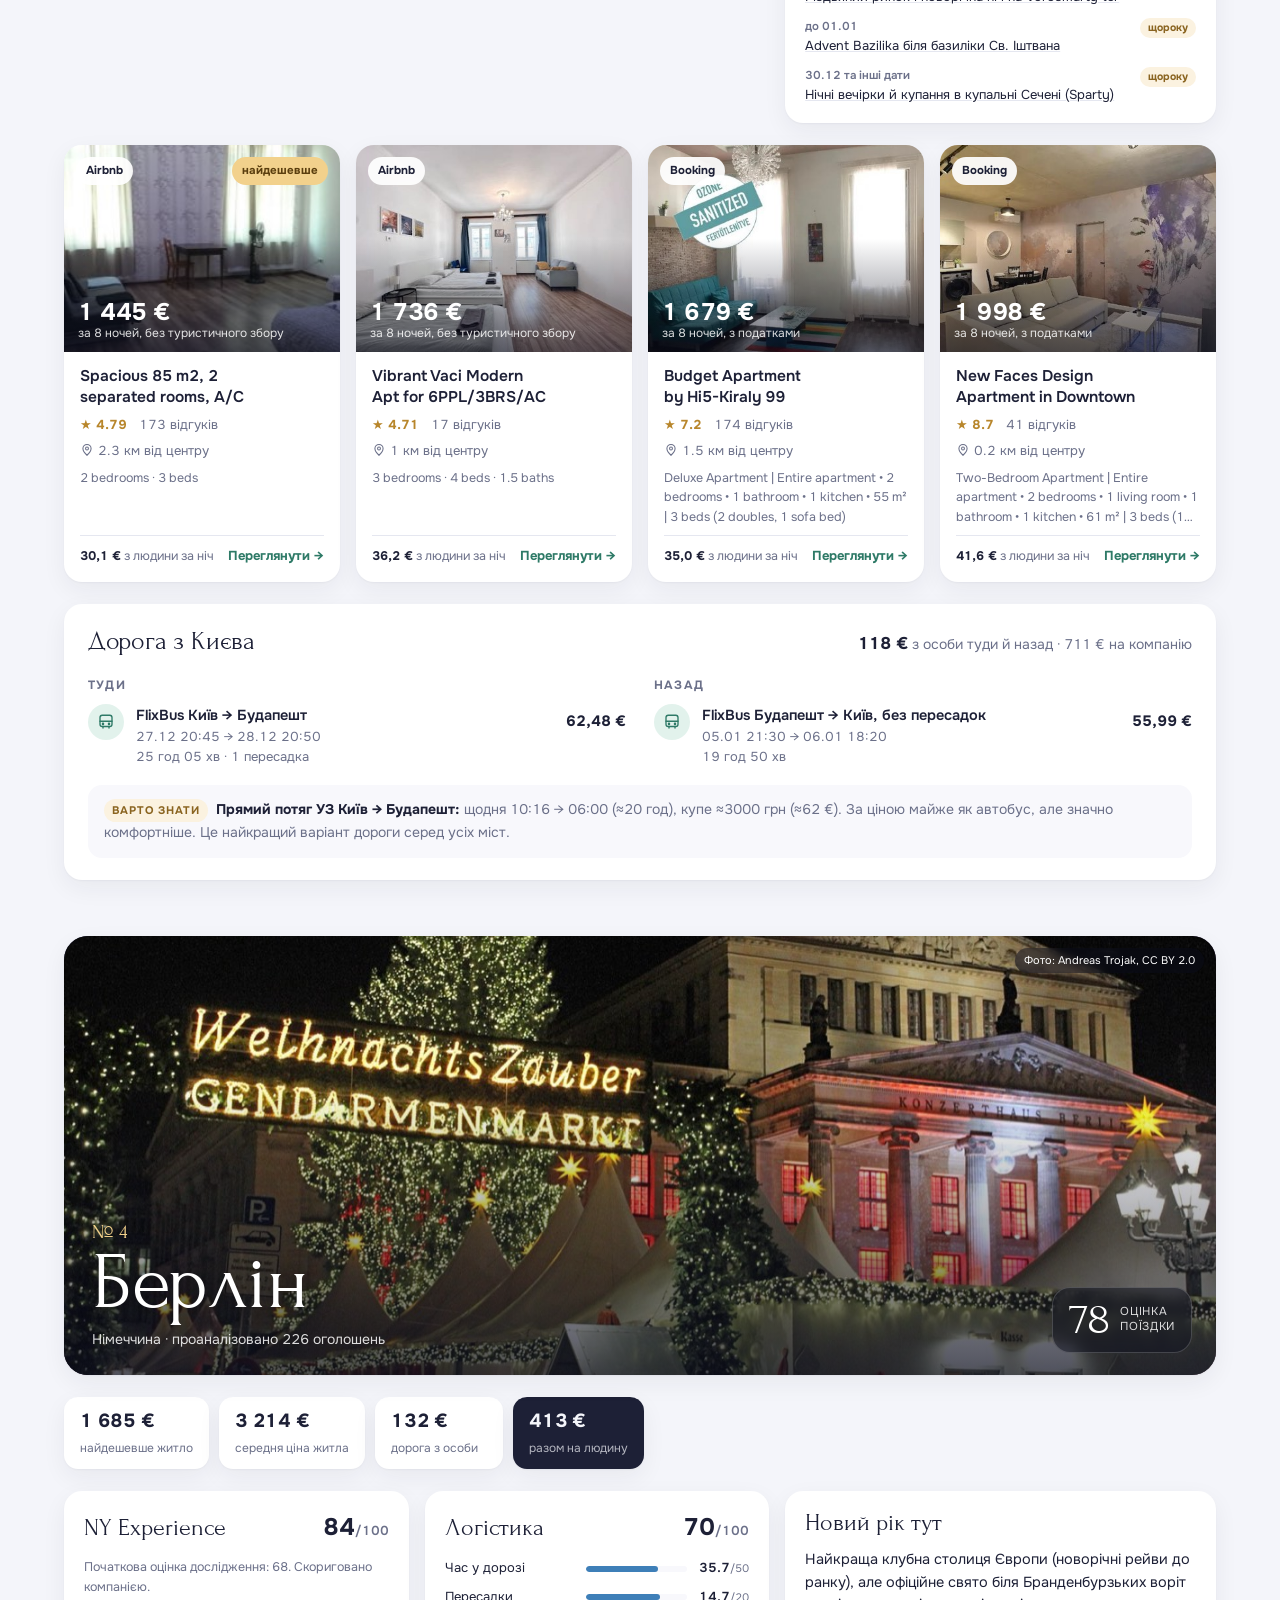
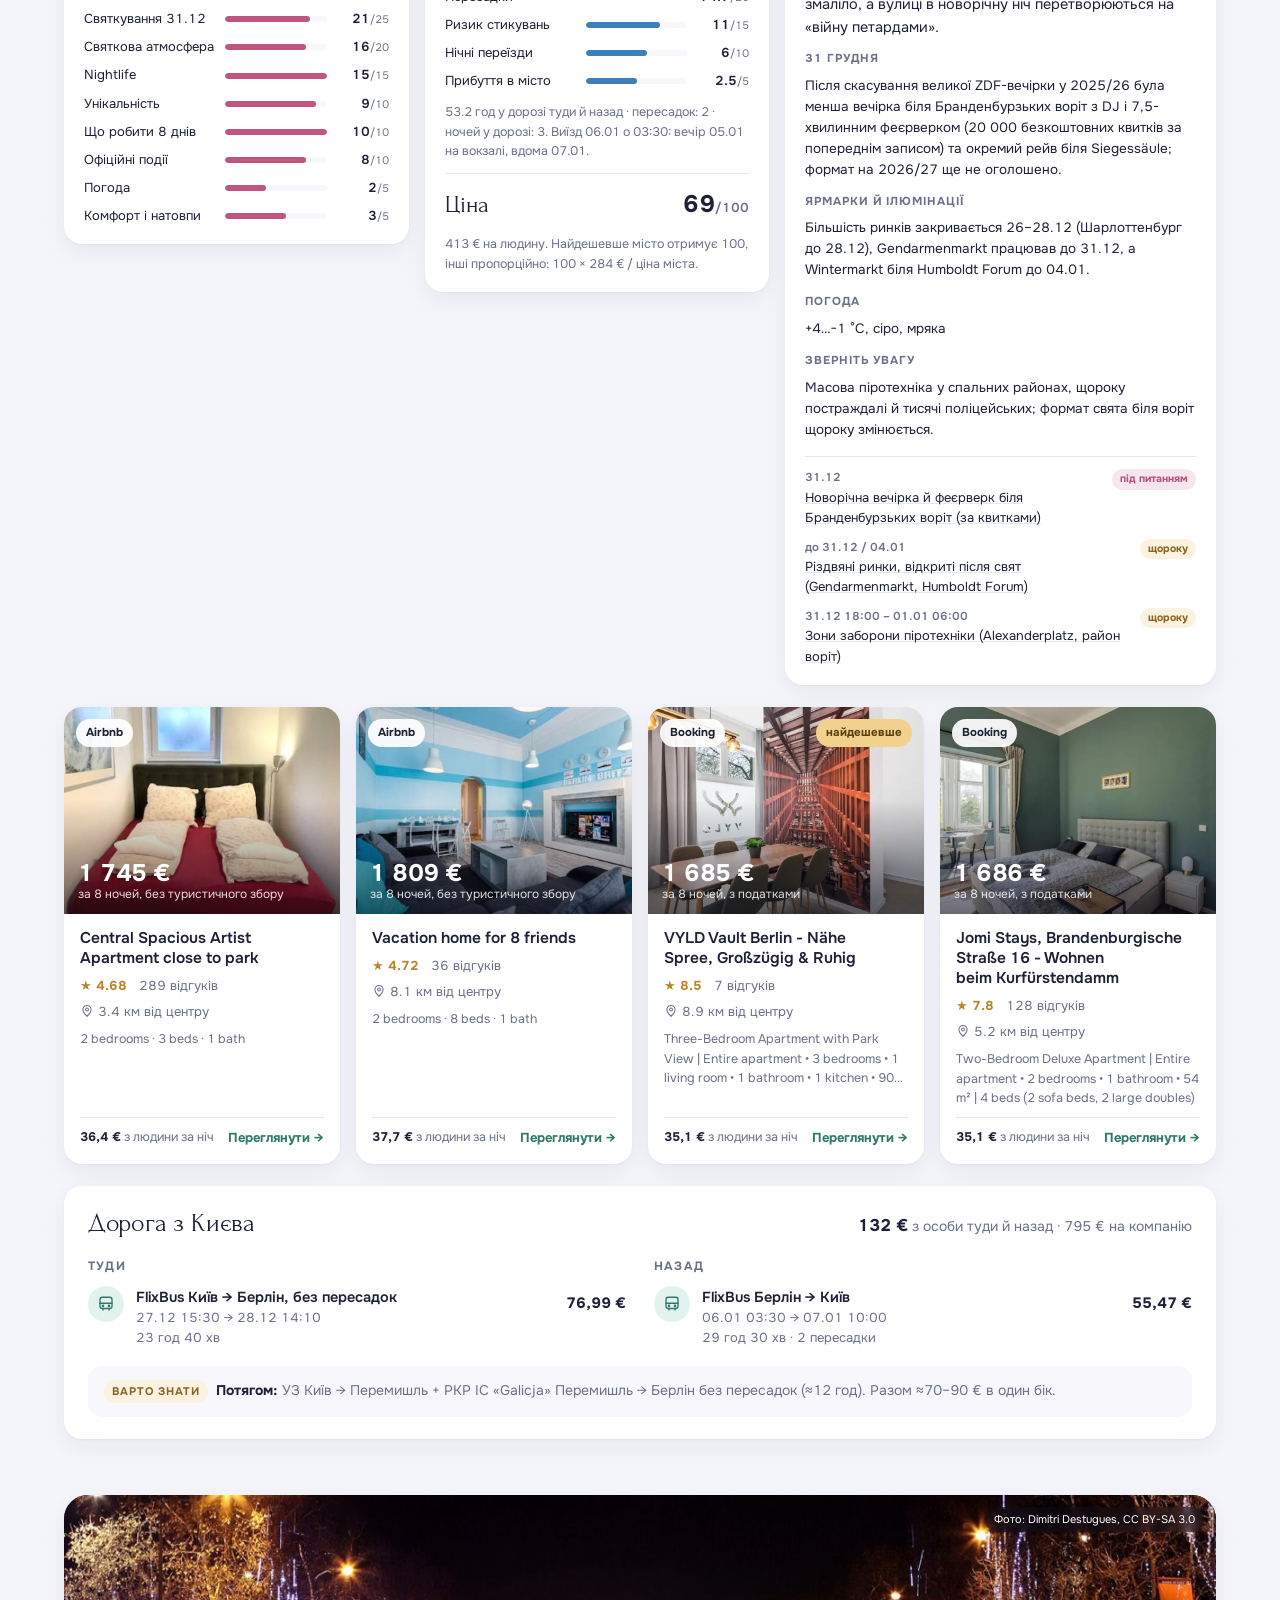
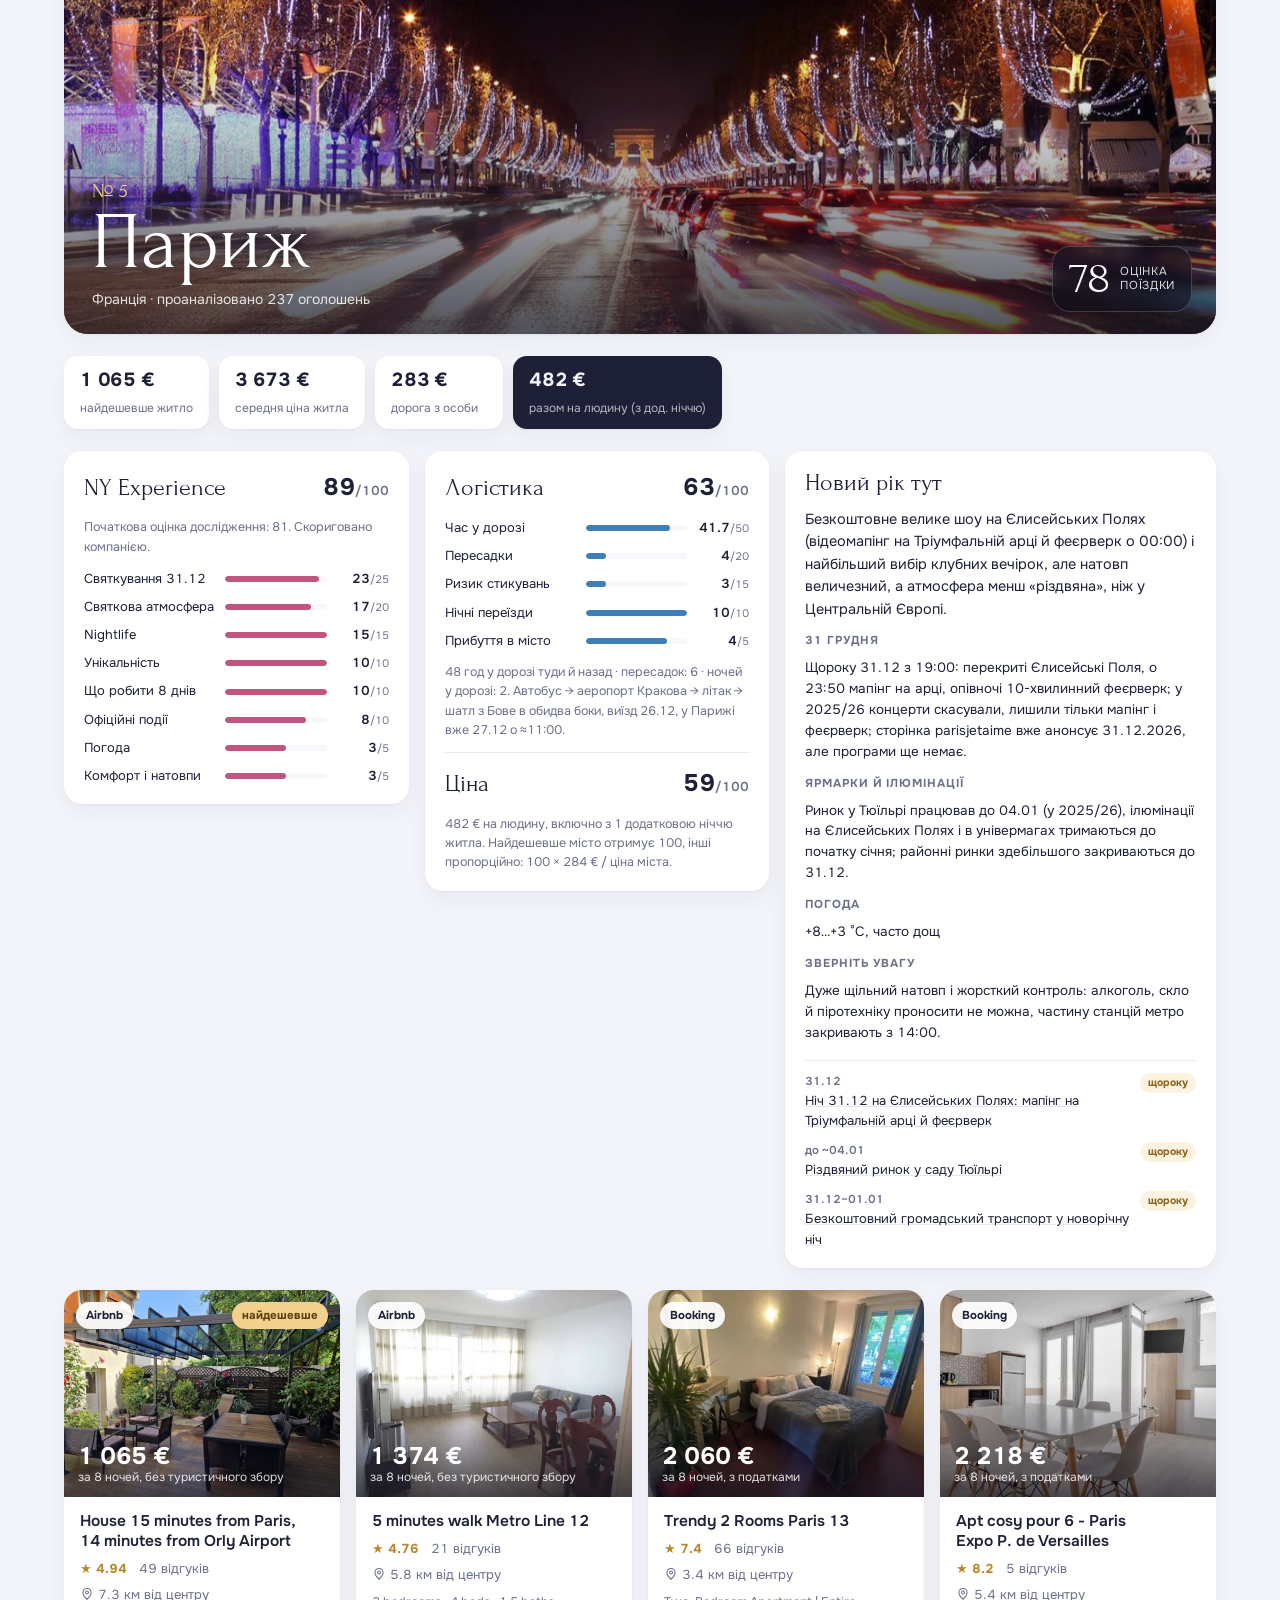
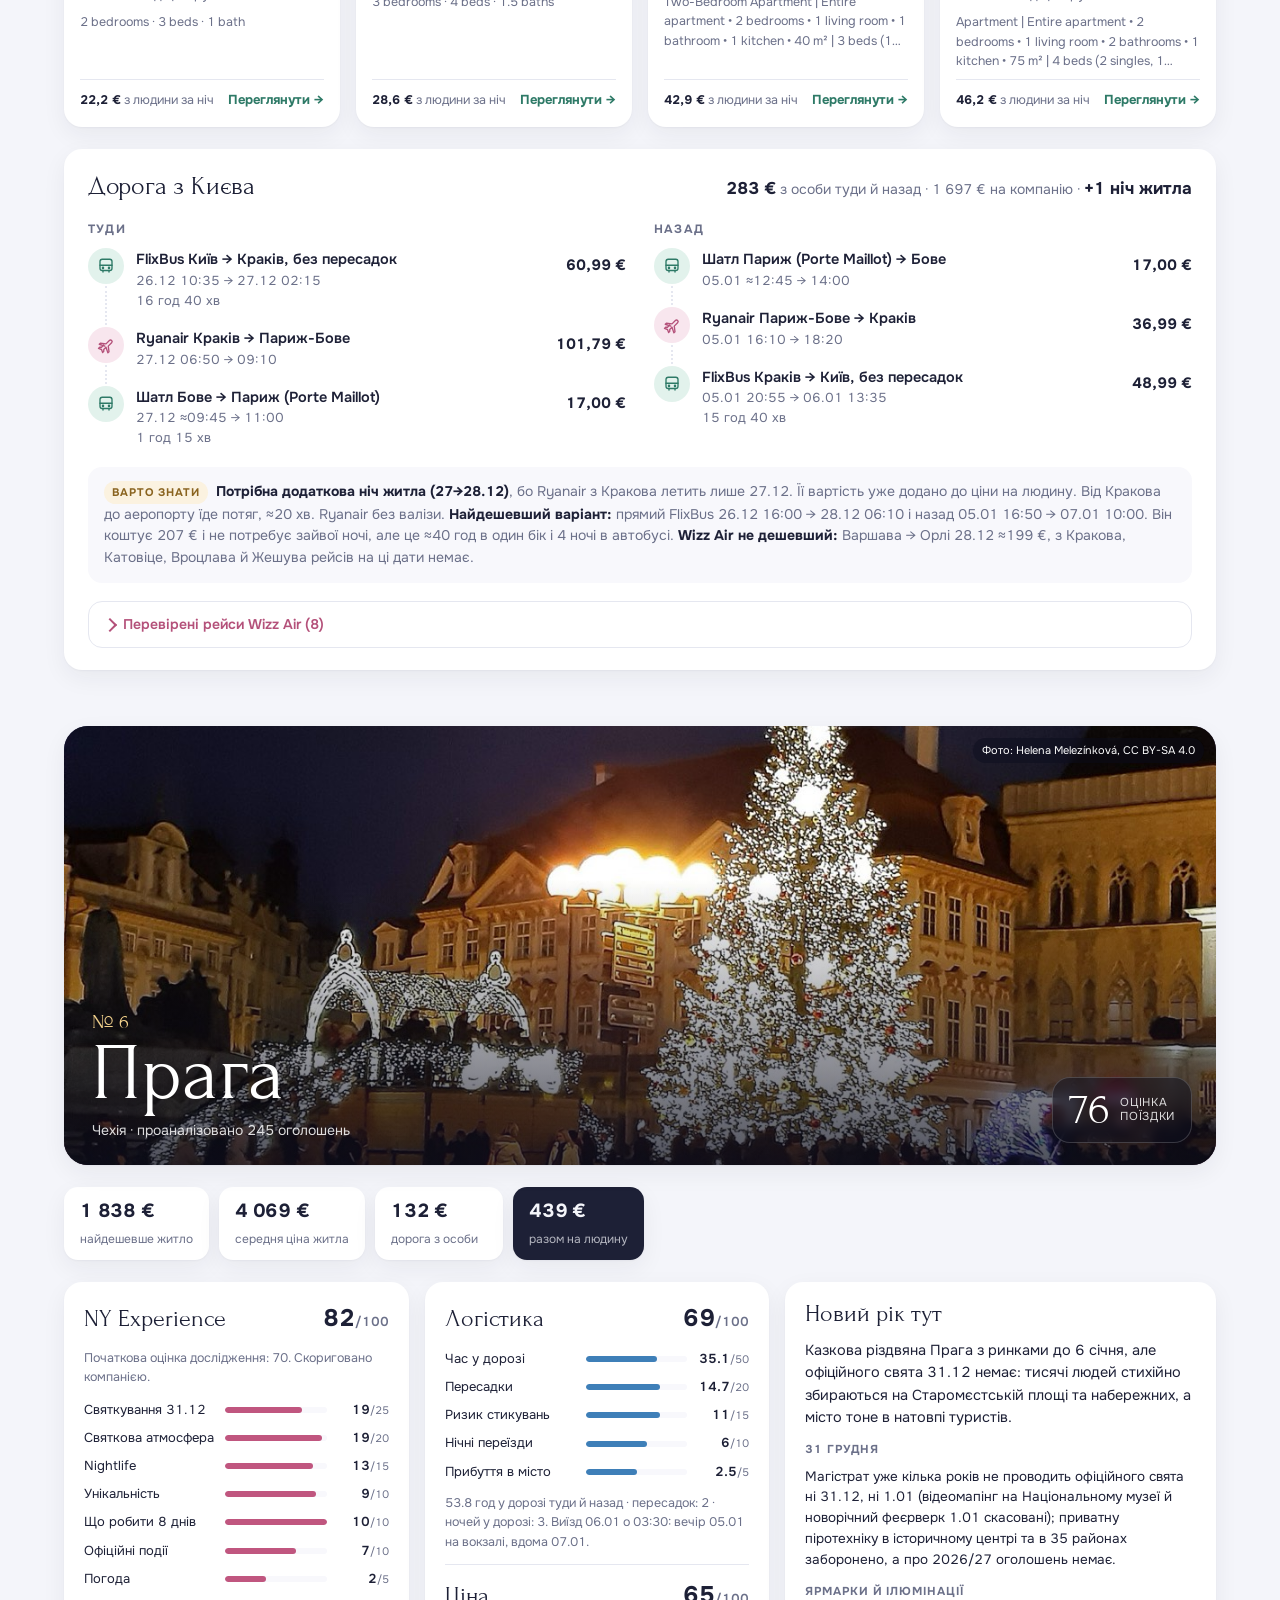
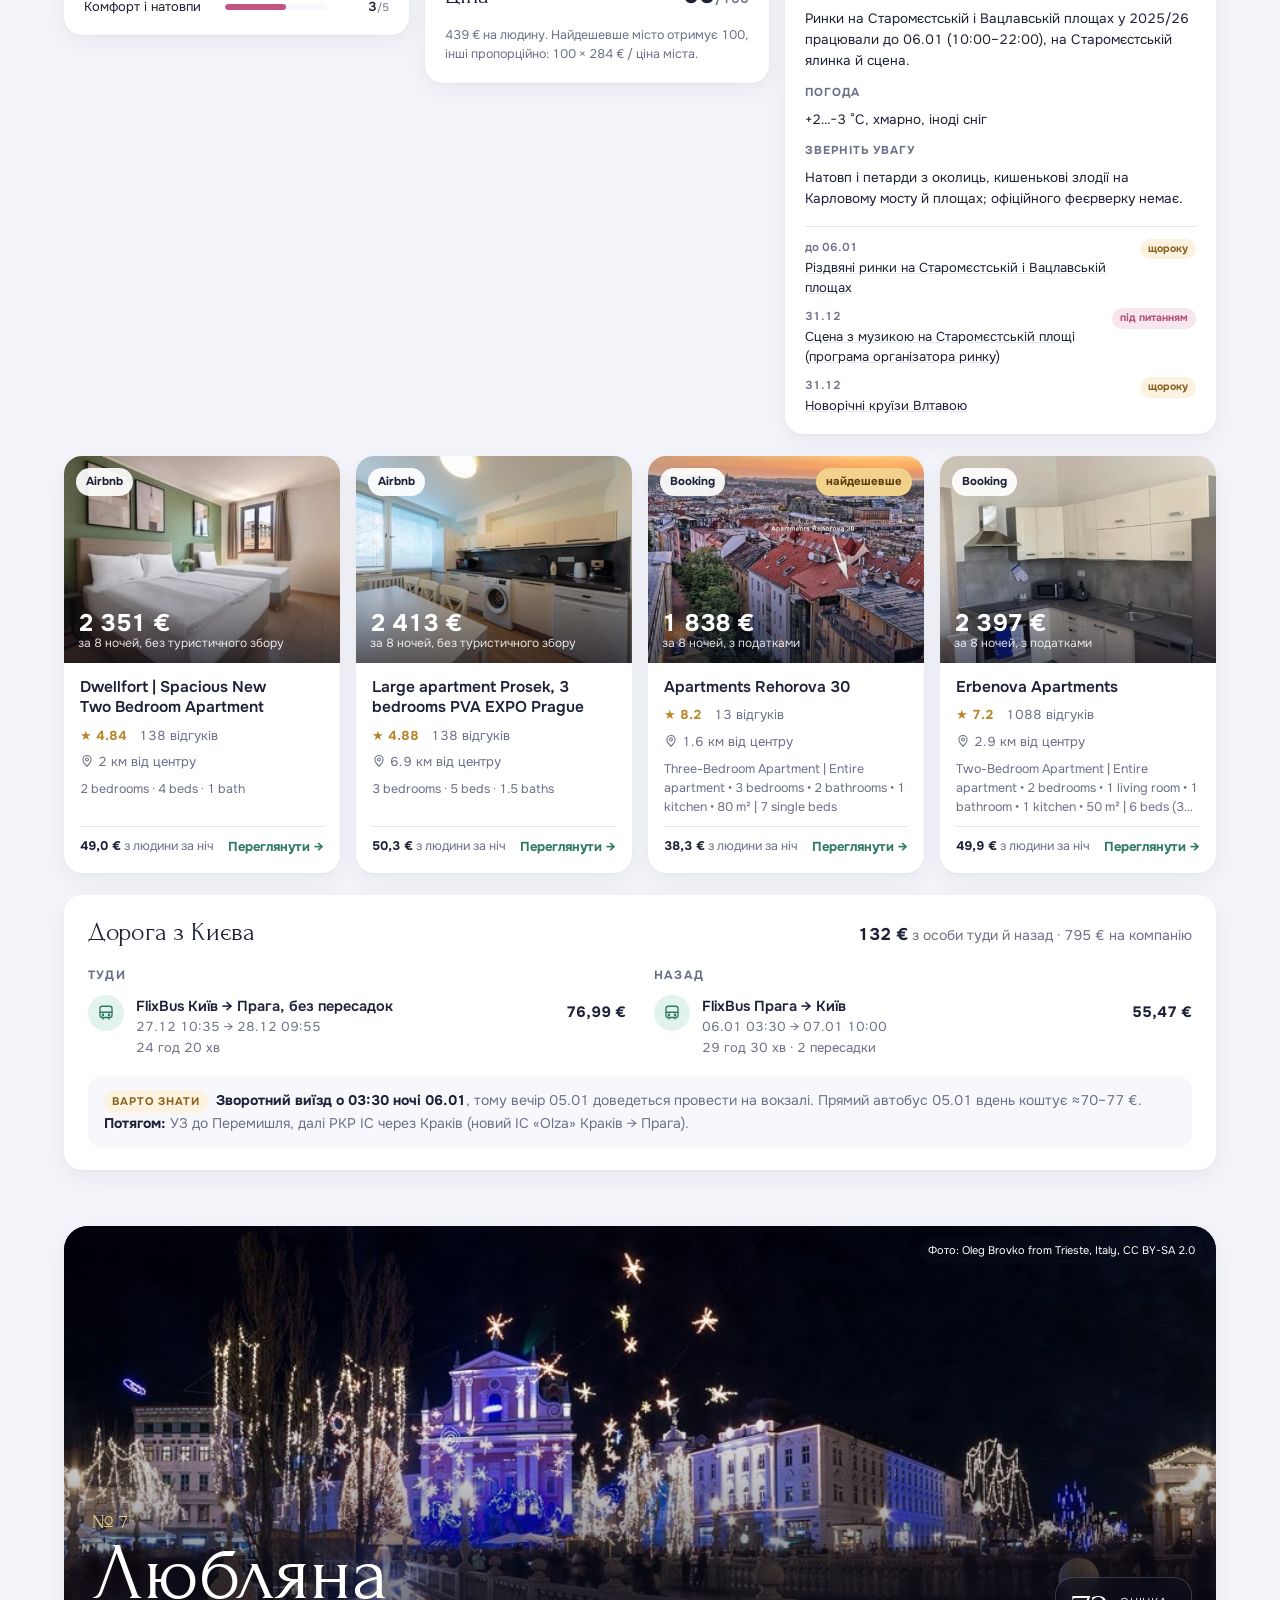
==== commit 9920a03c: "Вибір валюти й потяг до Відня - currency.js: перемикач EUR / UAH / USD / PLN на обох сторінках,   ку" ====
--- a/index.html
+++ b/index.html
@@ -8,7 +8,7 @@
 <link rel="preconnect" href="https://fonts.gstatic.com" crossorigin>
 <link rel="stylesheet" href="https://fonts.googleapis.com/css2?family=Forum&family=Onest:wght@400;500;600;700&display=swap">
 <link rel="icon" href="favicon.svg" type="image/svg+xml">
-<link rel="stylesheet" href="styles.css?v=20261008c">
+<link rel="stylesheet" href="styles.css?v=20261009">
 </head>
 <body>
 
@@ -17,6 +17,7 @@
   <div class="hero-in">
     <p class="kicker">Новорічна поїздка · 6 друзів · 14 міст на вибір</p>
     <h1>Де зустрінемо <em>2027</em>?</h1>
+    <div class="cur-switch" id="cur" role="group" aria-label="Валюта"></div>
     <ul class="facts">
       <li><span>Дати</span>28 грудня → 5 січня</li>
       <li><span>Ночей</span>8</li>
@@ -61,6 +62,7 @@
     <div>
       <h3>Що входить у ціну</h3>
       <p>Booking показано з податками. Airbnb показано з сервісним збором, але без міського туристичного податку (1–5 € з особи за ніч). Середня ціна рахується без 10% найдешевших і 10% найдорожчих оголошень.</p>
+      <p>Ціни зібрано в євро. Інші валюти перераховано за курсом НБУ на 09.10.2026: 1 € = 50.14 ₴, 1 $ = 44.85 ₴, 1 zł = 11.46 ₴.</p>
     </div>
     <div>
       <h3>Дорога</h3>
@@ -70,10 +72,12 @@
   </section>
 </main>
 
-<script src="data/stays.js?v=20261008c"></script>
-<script src="data/transport.js?v=20261008c"></script>
-<script src="data/ny-experience.js?v=20261008c"></script>
-<script src="data/city-photos.js?v=20261008c"></script>
-<script src="app.js?v=20261008c"></script>
+<script src="currency.js?v=20261009"></script>
+<script src="data/stays.js?v=20261009"></script>
+<script src="data/transport.js?v=20261009"></script>
+<script src="data/trains.js?v=20261009"></script>
+<script src="data/ny-experience.js?v=20261009"></script>
+<script src="data/city-photos.js?v=20261009"></script>
+<script src="app.js?v=20261009"></script>
 </body>
 </html>
--- a/styles.css
+++ b/styles.css
@@ -329,3 +329,15 @@
 .mine-act button:hover{color:var(--berry)}
 .kpi.hl-soft{box-shadow:0 0 0 2px var(--gold),var(--shadow)}
 .t-go{overflow:hidden;text-overflow:ellipsis;white-space:nowrap}
+
+/* ---------- Валюта ---------- */
+.cur-switch{position:absolute;top:20px;right:24px;z-index:2;display:flex;gap:2px;padding:3px;border-radius:999px;background:rgba(255,255,255,.08);border:1px solid rgba(255,255,255,.16);backdrop-filter:blur(6px)}
+.cur-switch button{font:600 12.5px var(--f-body);border:0;background:none;color:var(--hero-muted);padding:6px 11px;border-radius:999px;cursor:pointer;white-space:nowrap}
+.cur-switch button:hover{color:var(--hero-ink)}
+.cur-switch button[aria-pressed="true"]{background:var(--hero-ink);color:var(--night-a)}
+@media (max-width:620px){.cur-switch{position:static;justify-self:start;order:-1}.cur-switch button{padding:6px 9px}}
+
+/* ---------- Автобус / потяг ---------- */
+.seg.mode{justify-self:start;box-shadow:none;background:var(--surface-2);border:1px solid var(--line);flex-wrap:wrap;border-radius:18px}
+.seg.mode button{display:inline-flex;align-items:center;gap:6px}
+.seg.mode svg{width:16px;height:16px}
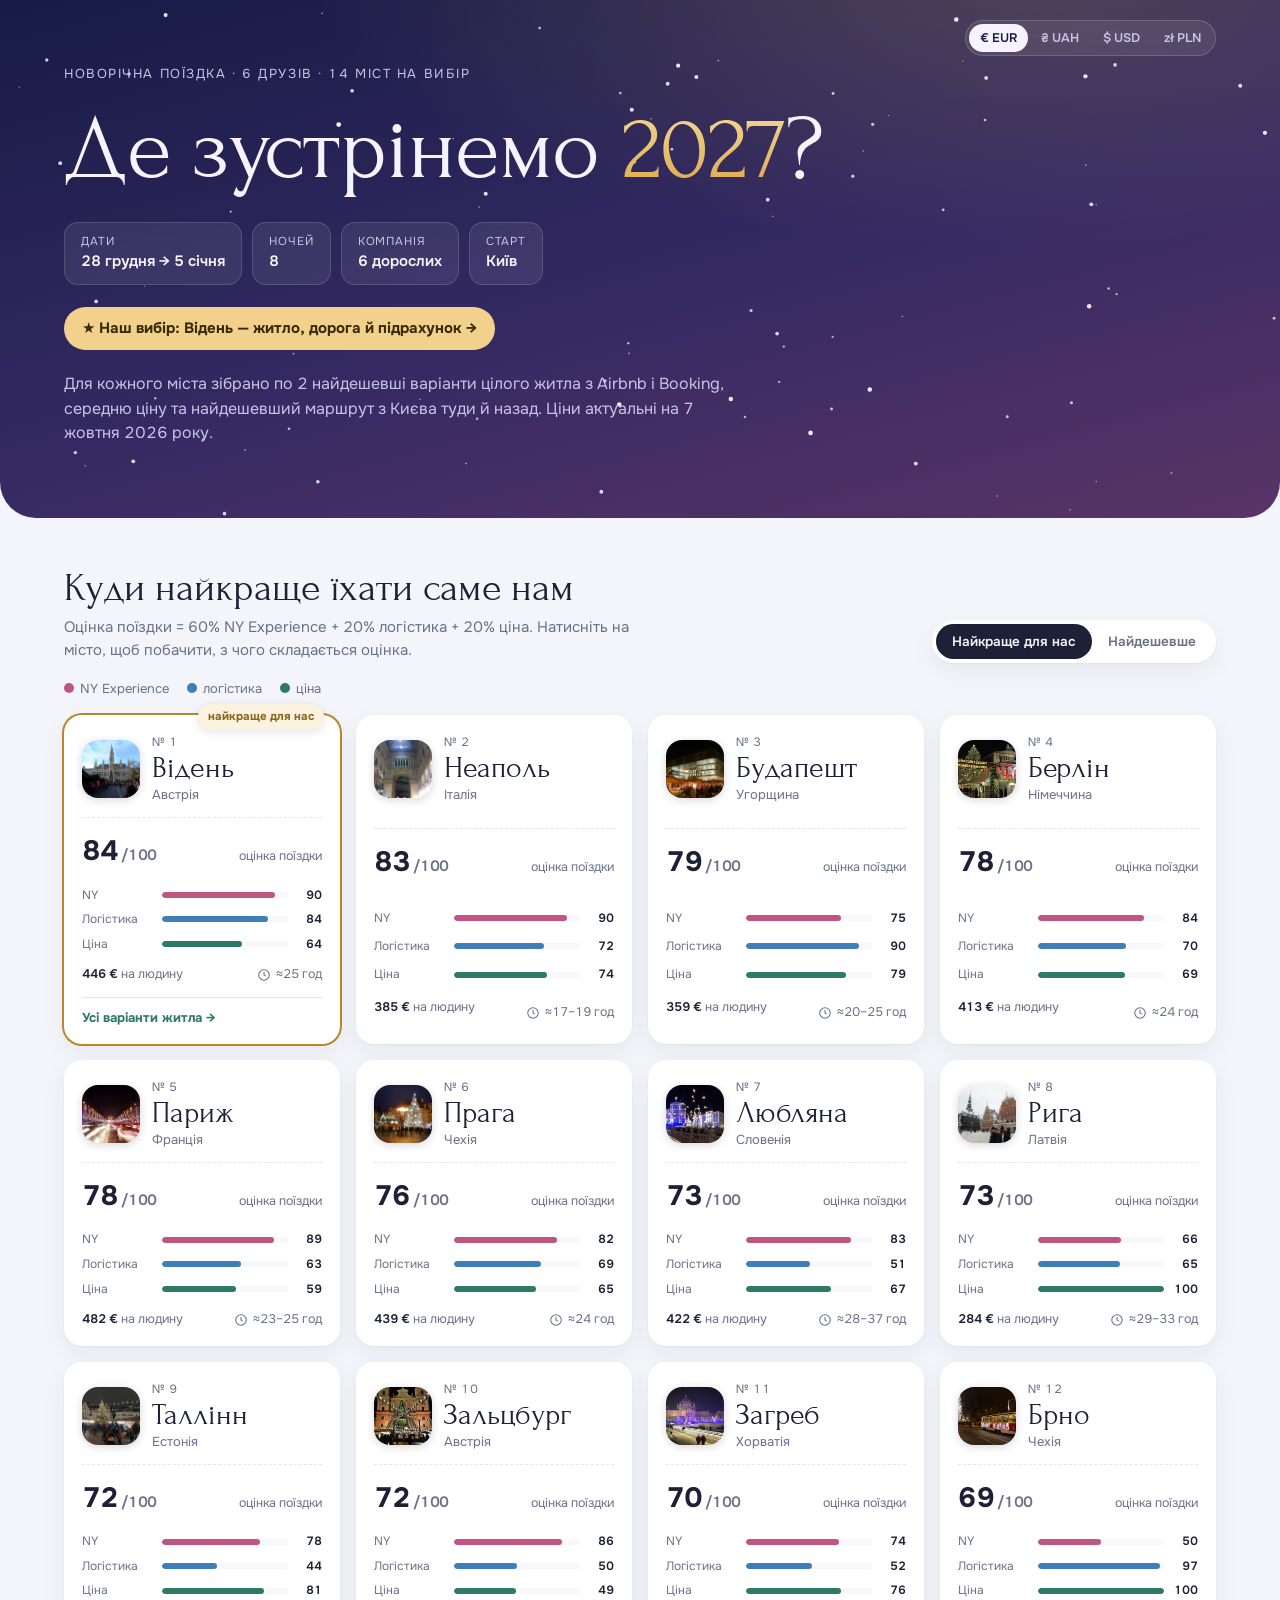
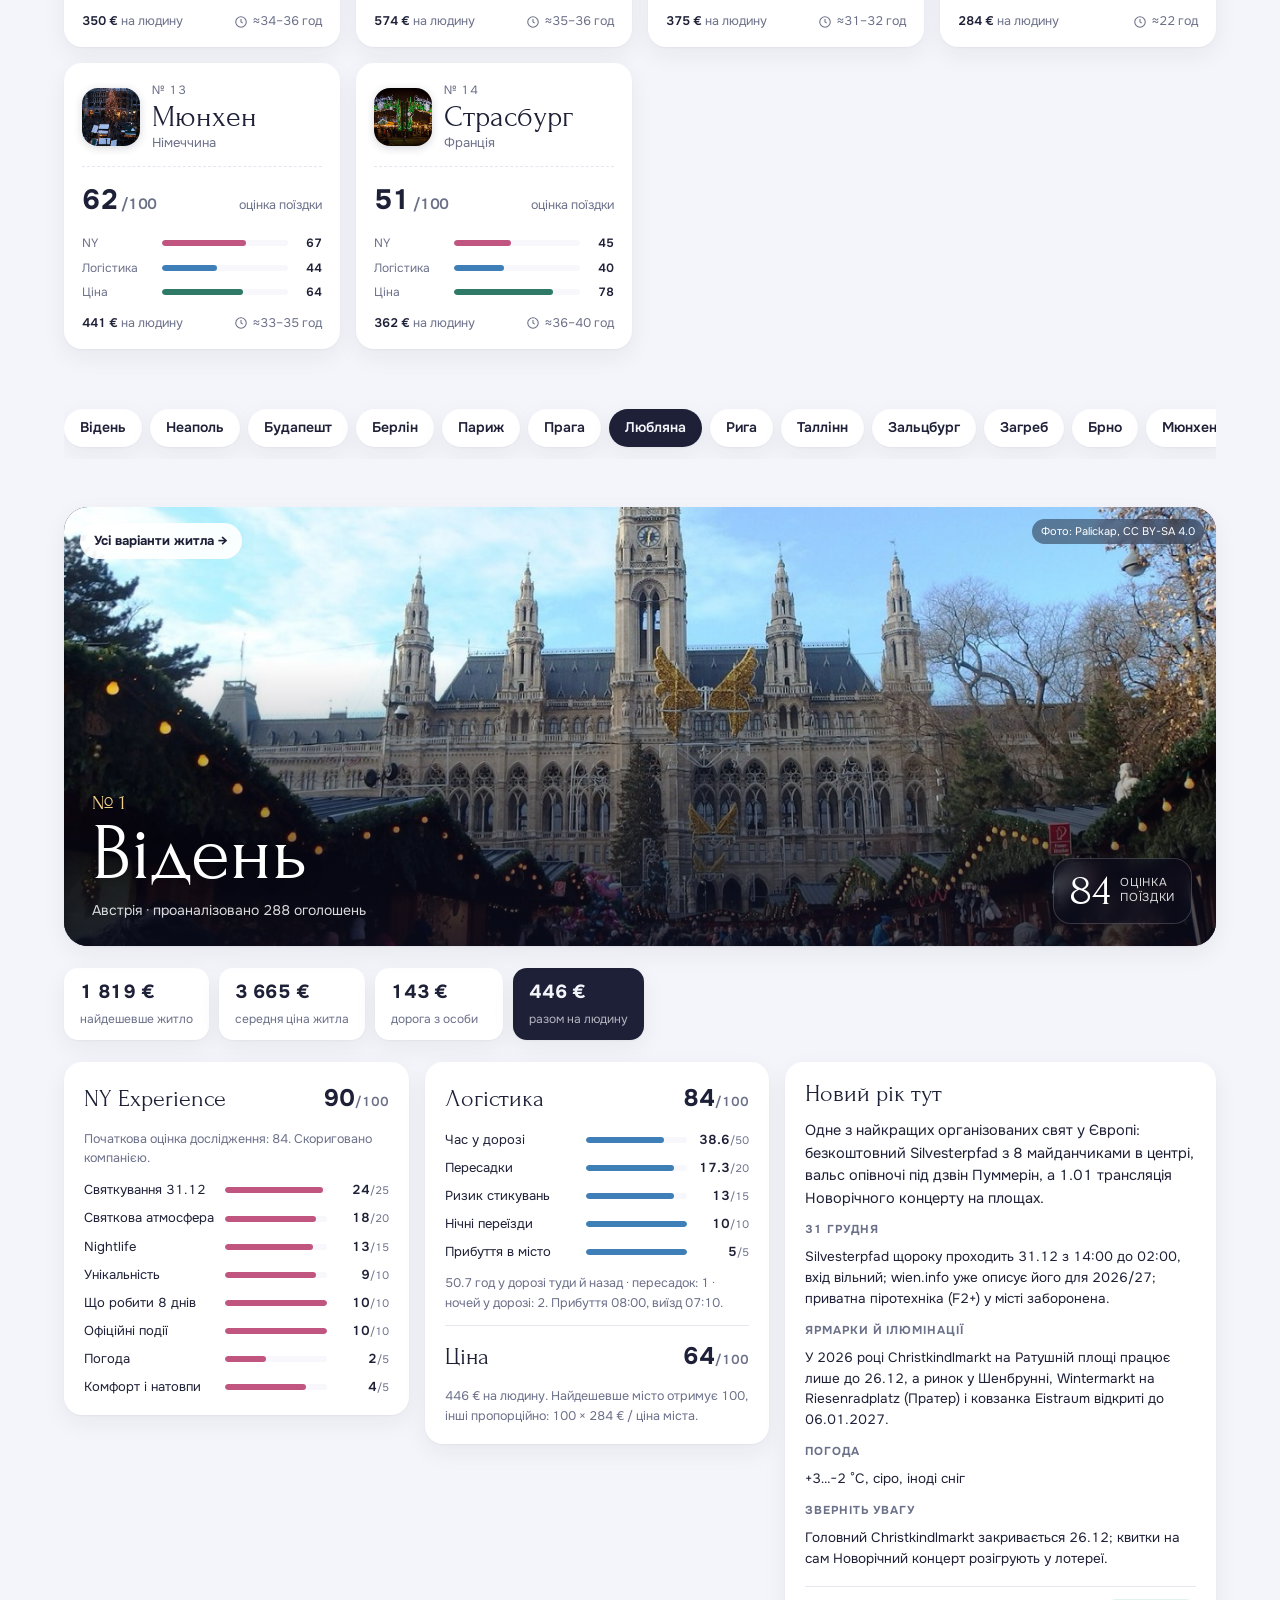
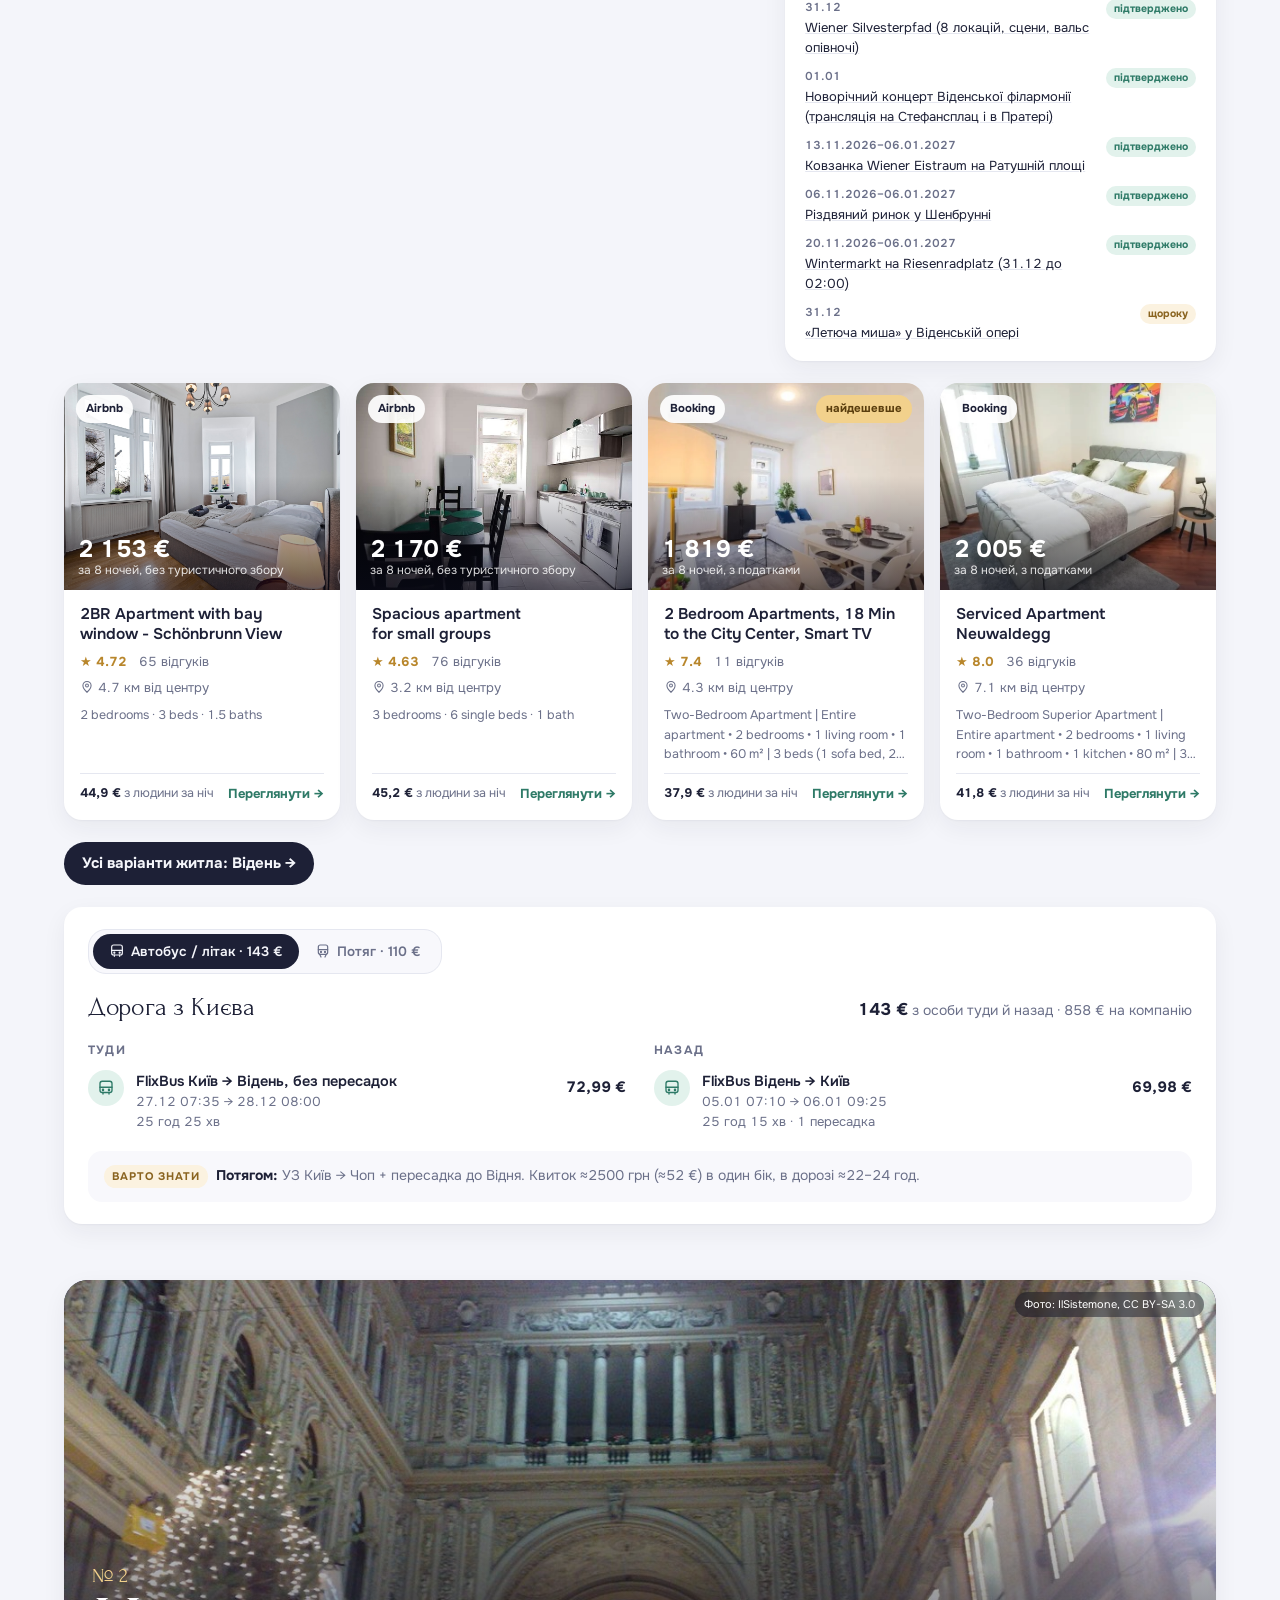
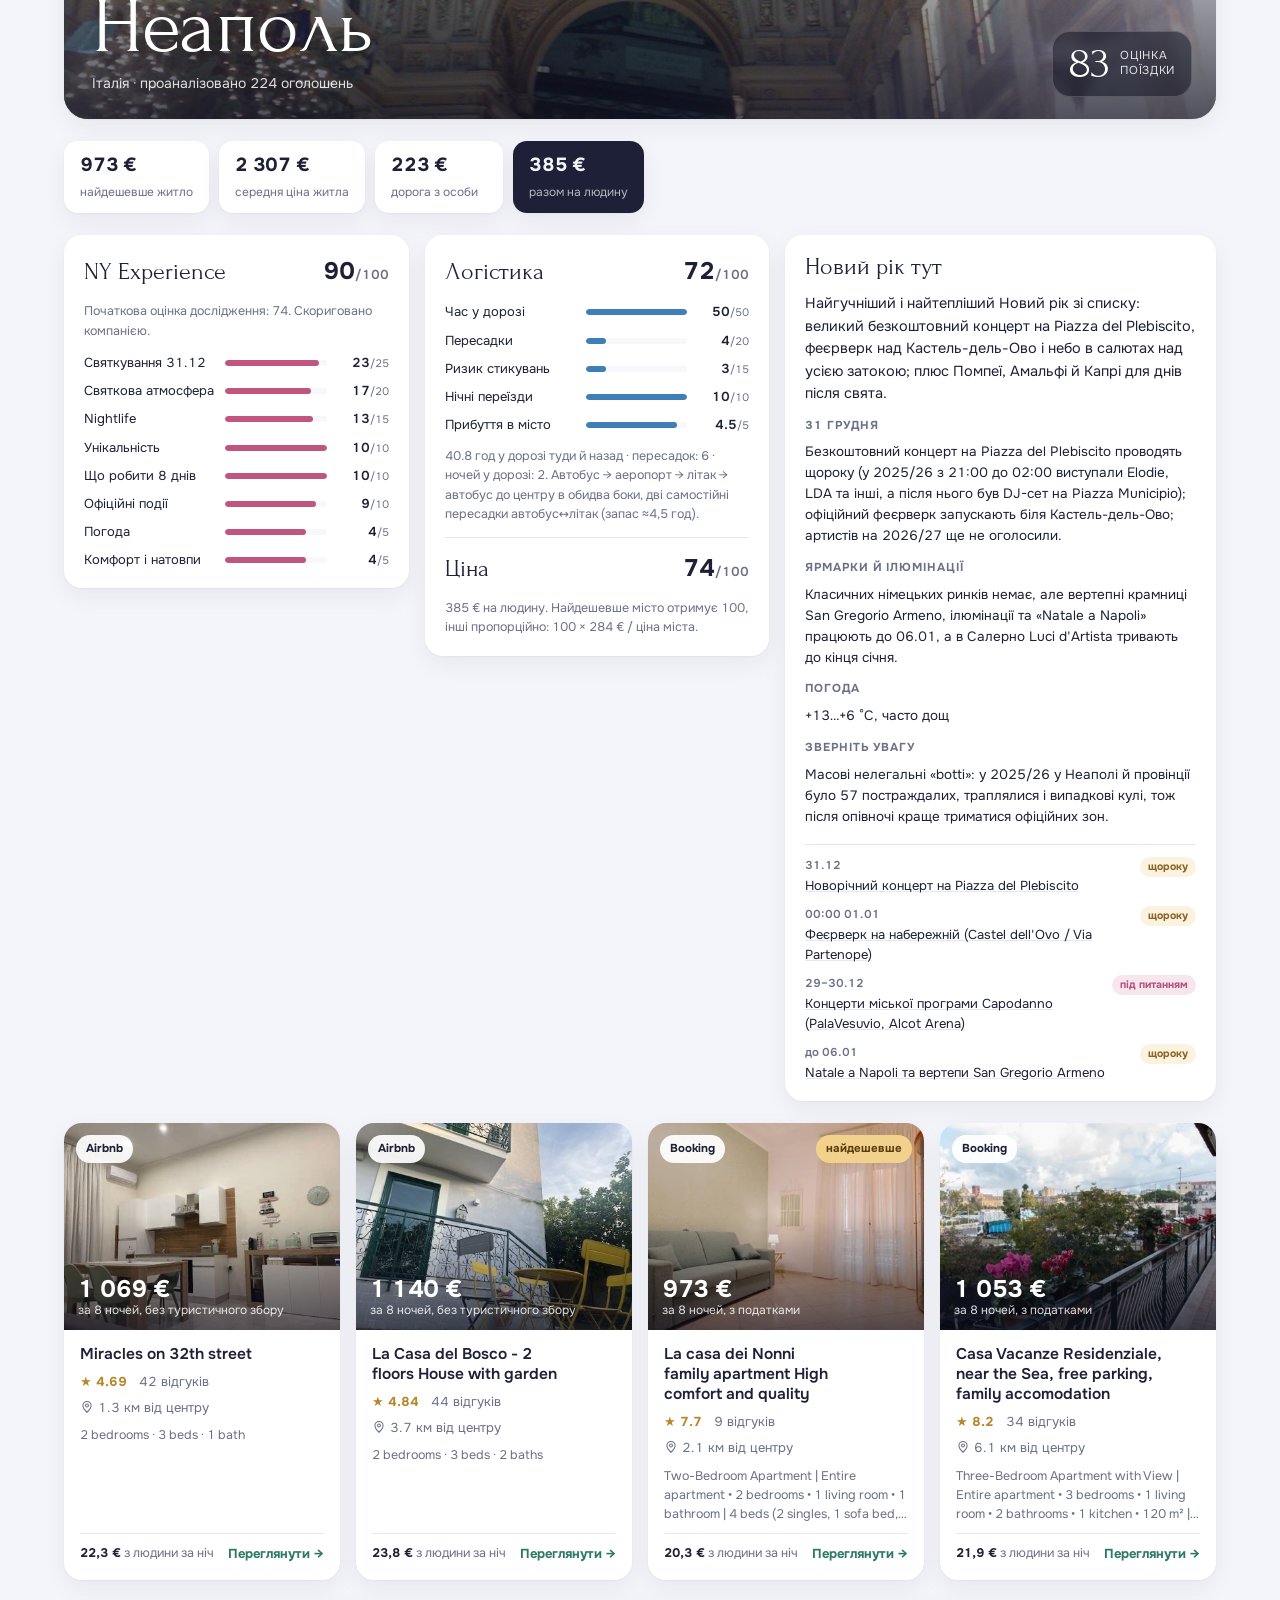
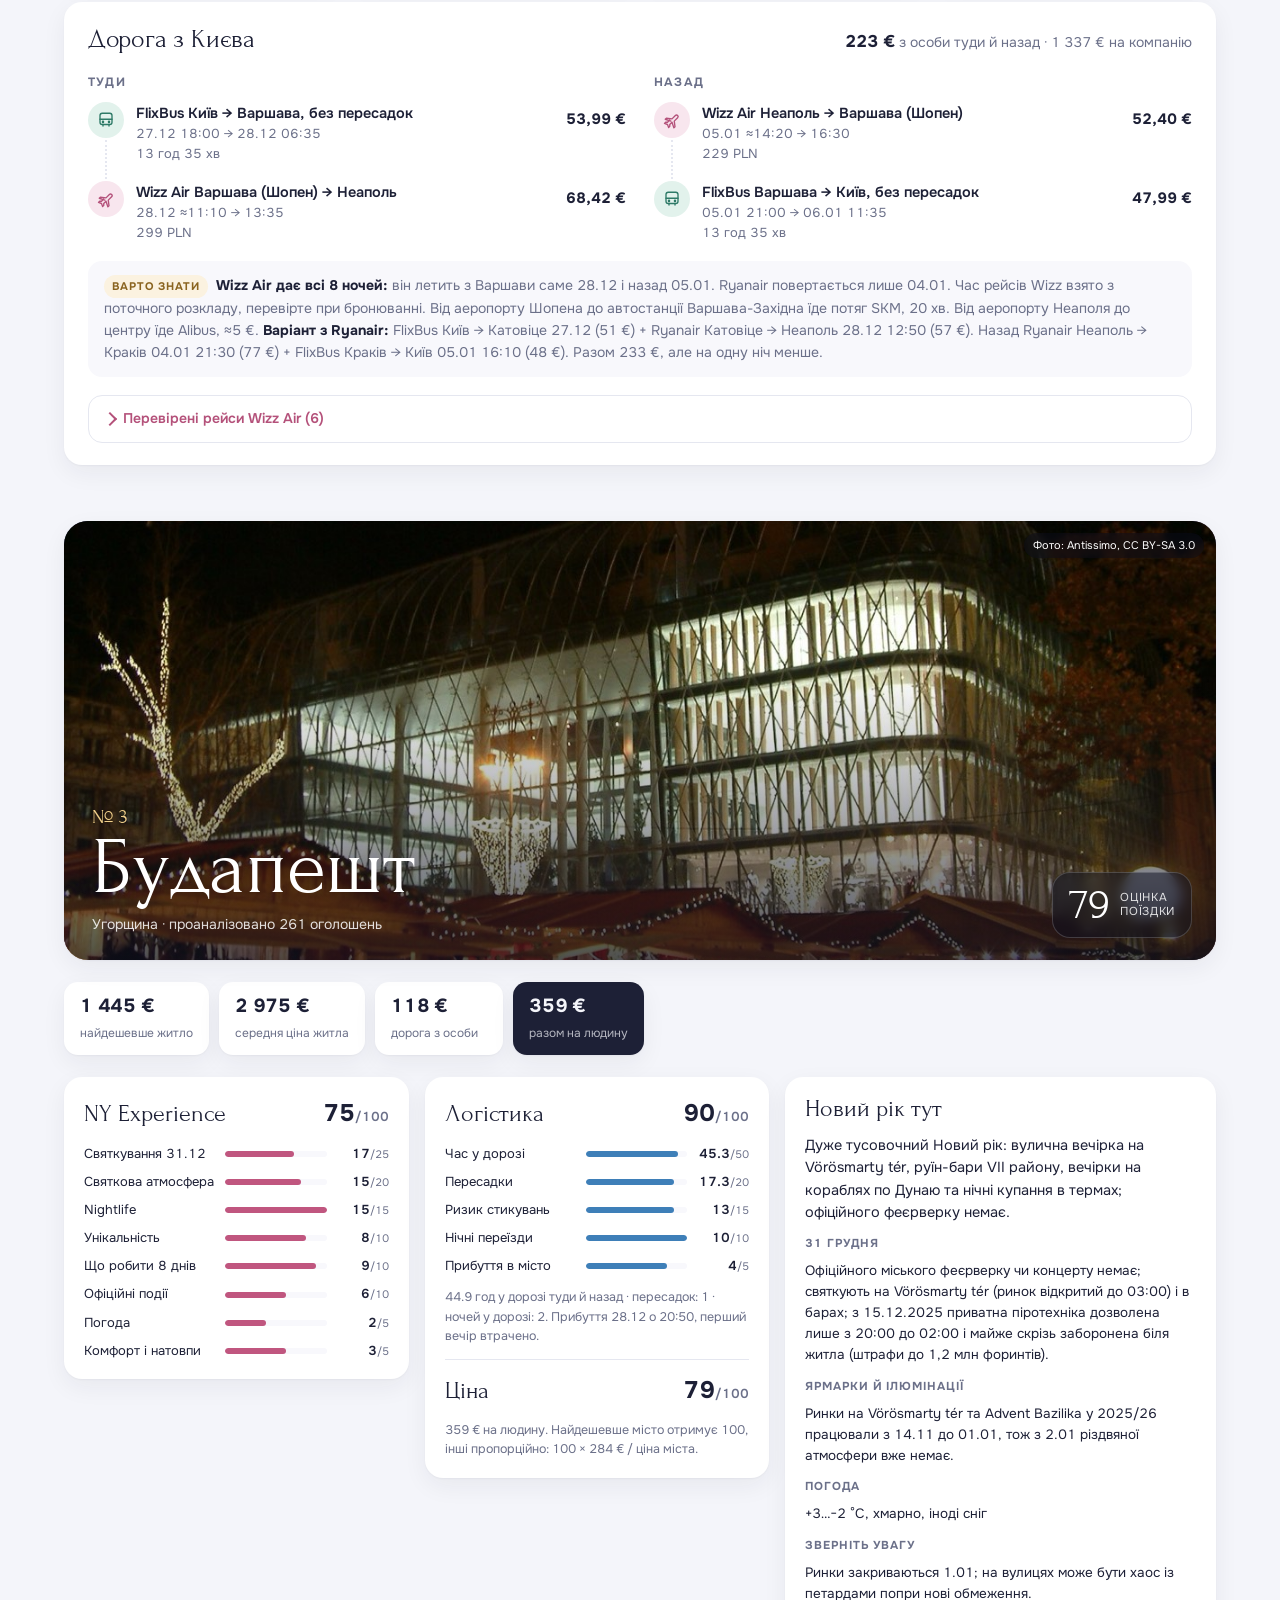
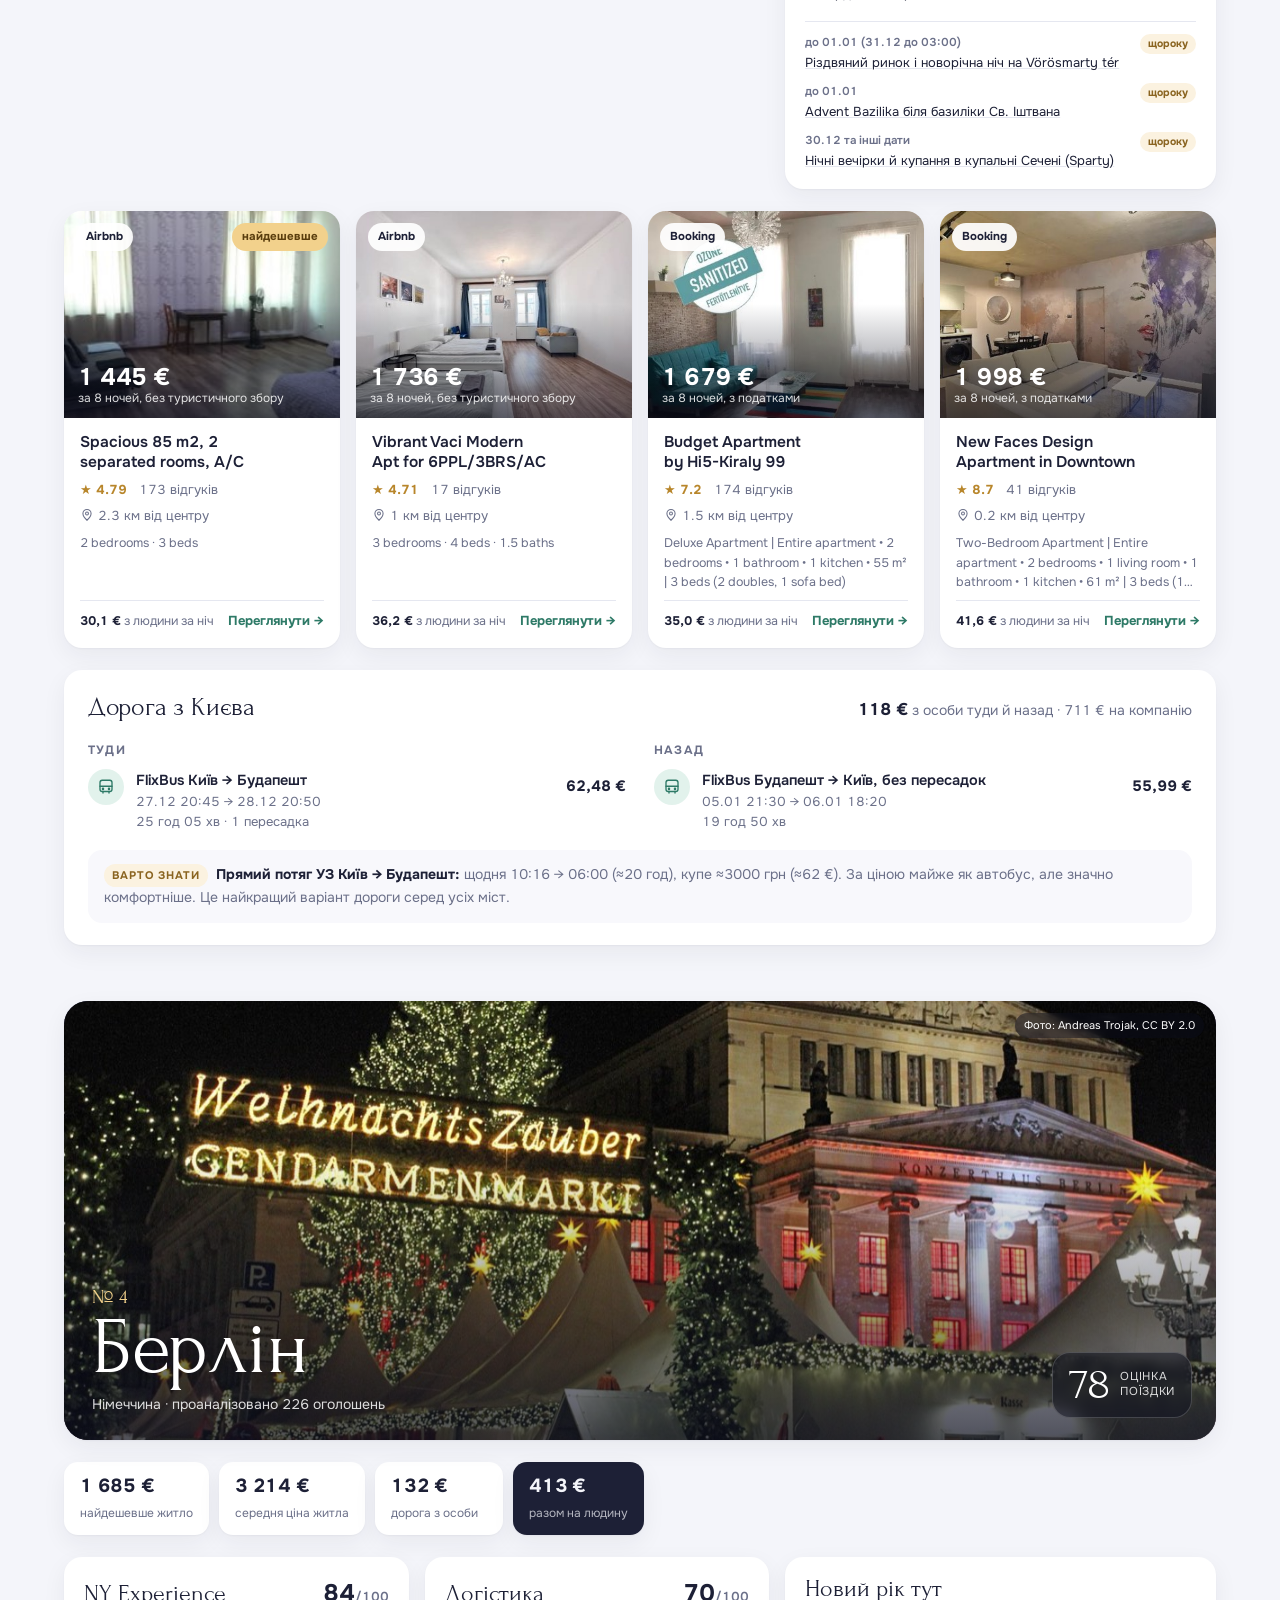
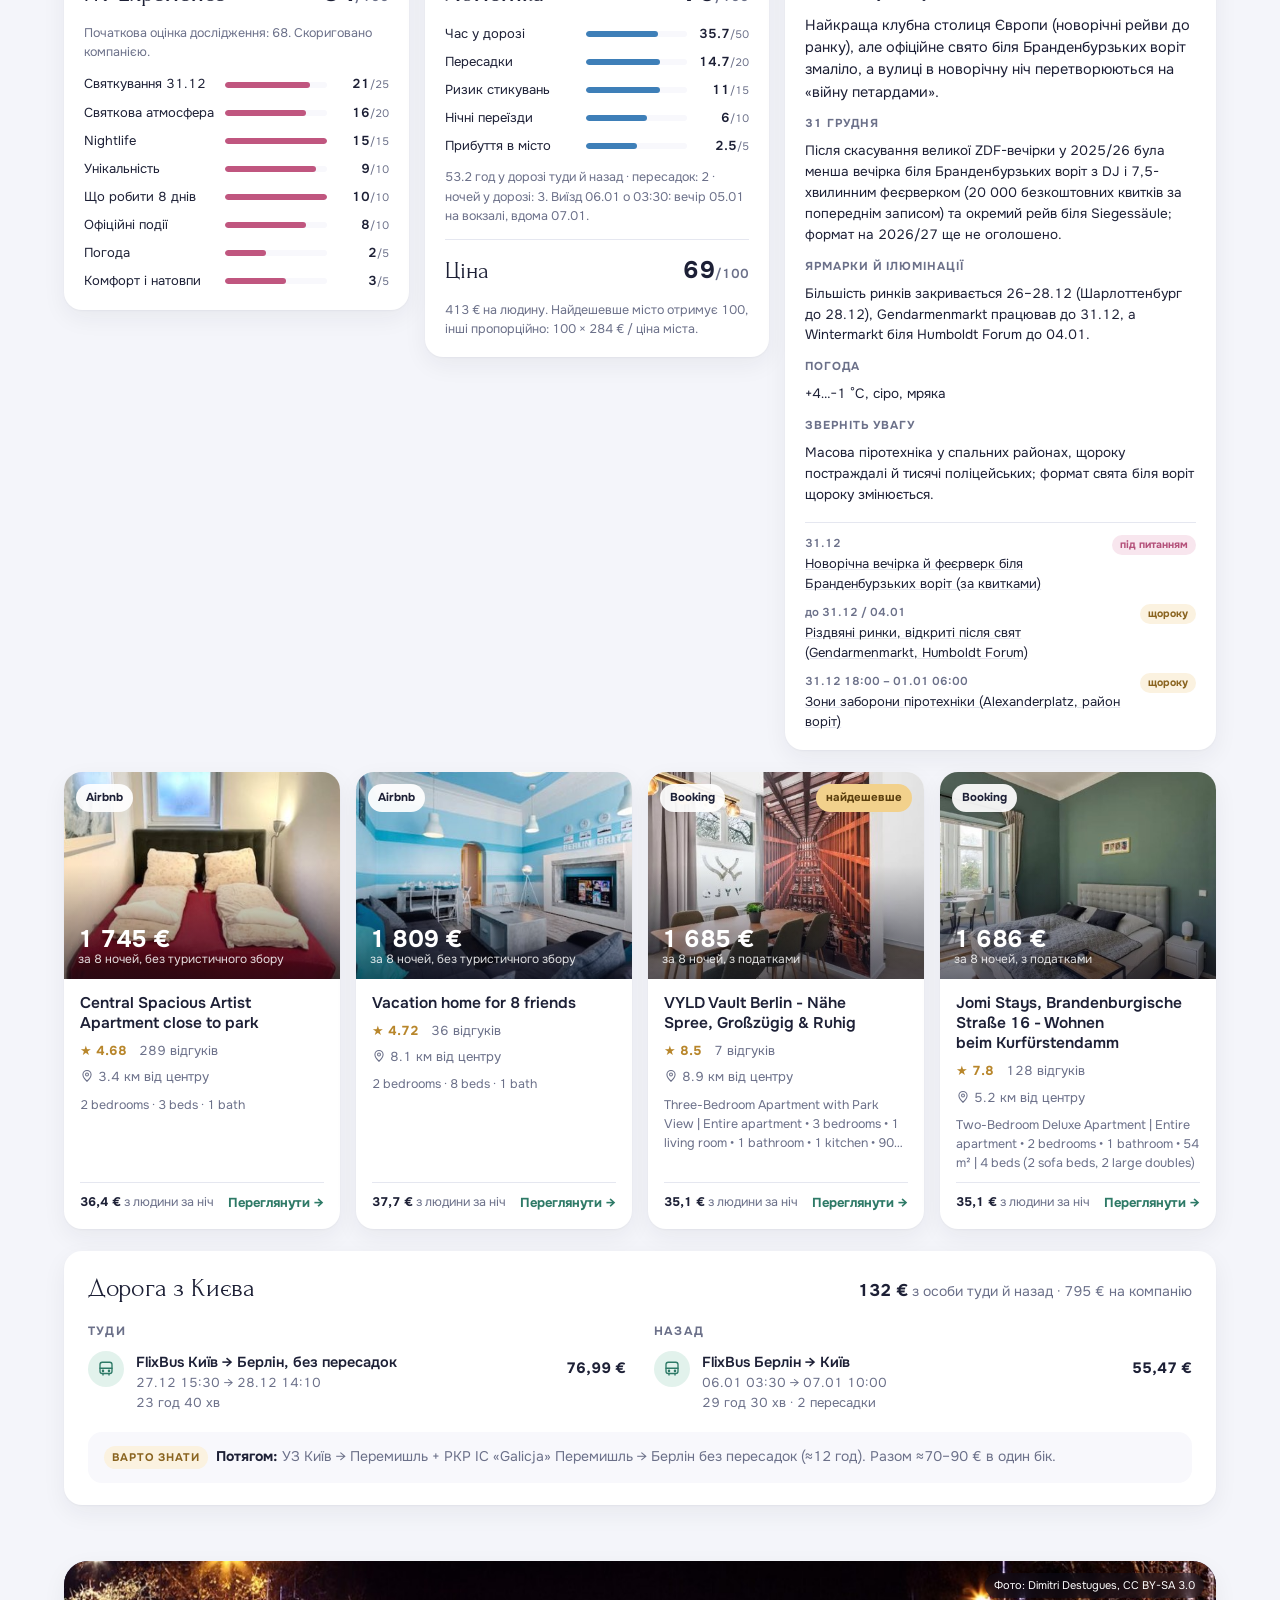
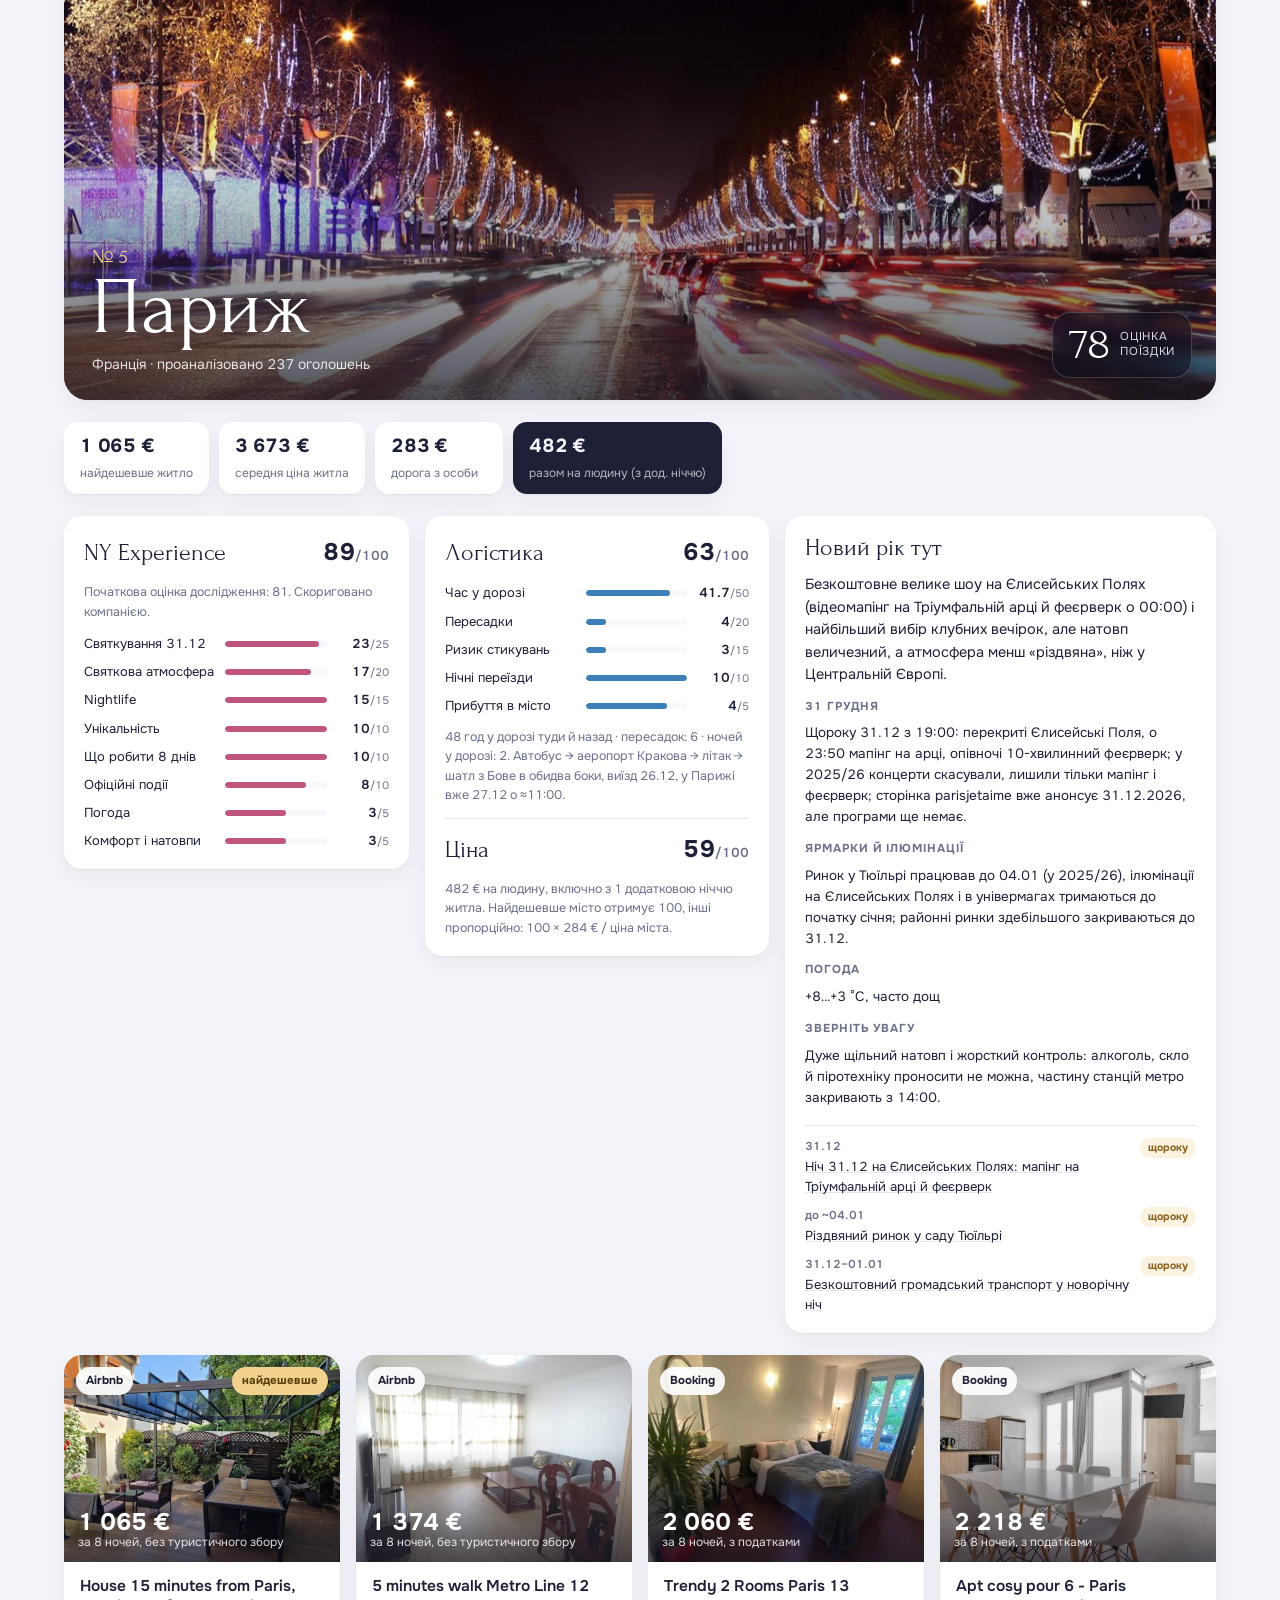
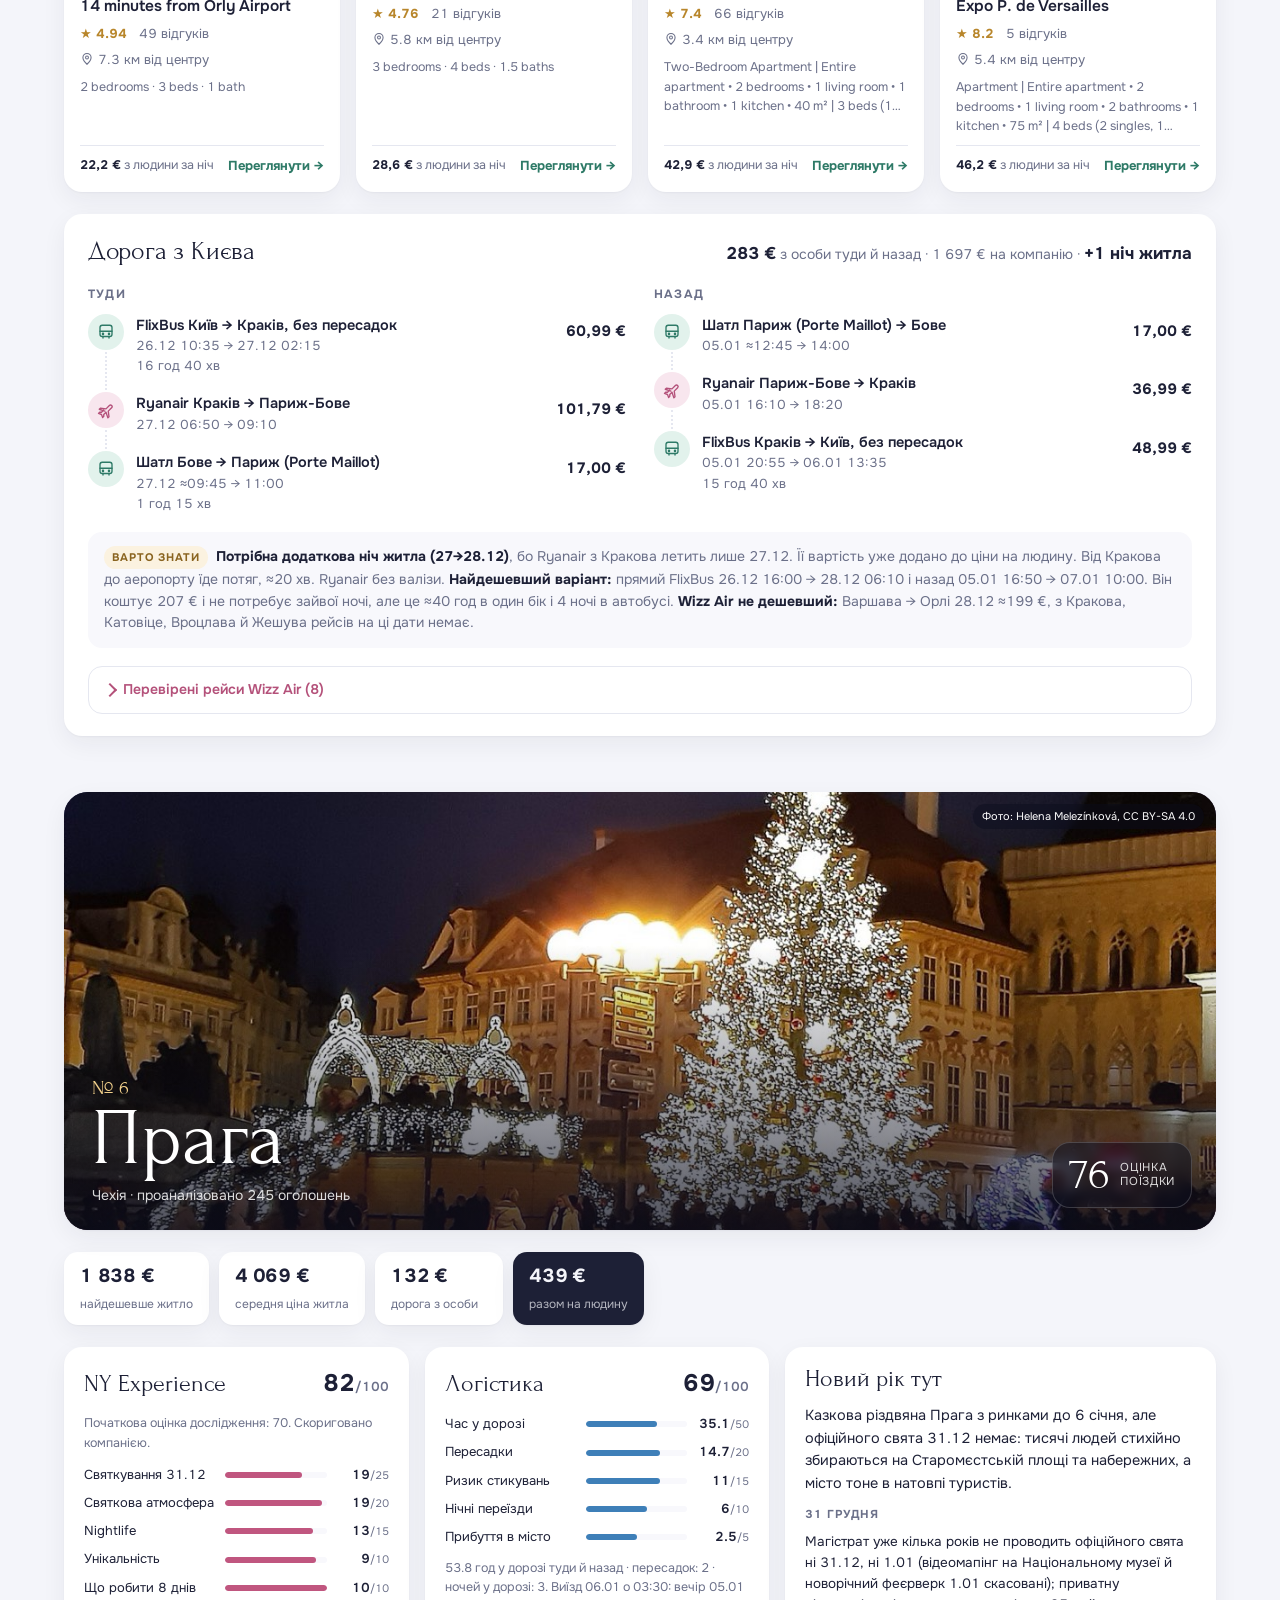
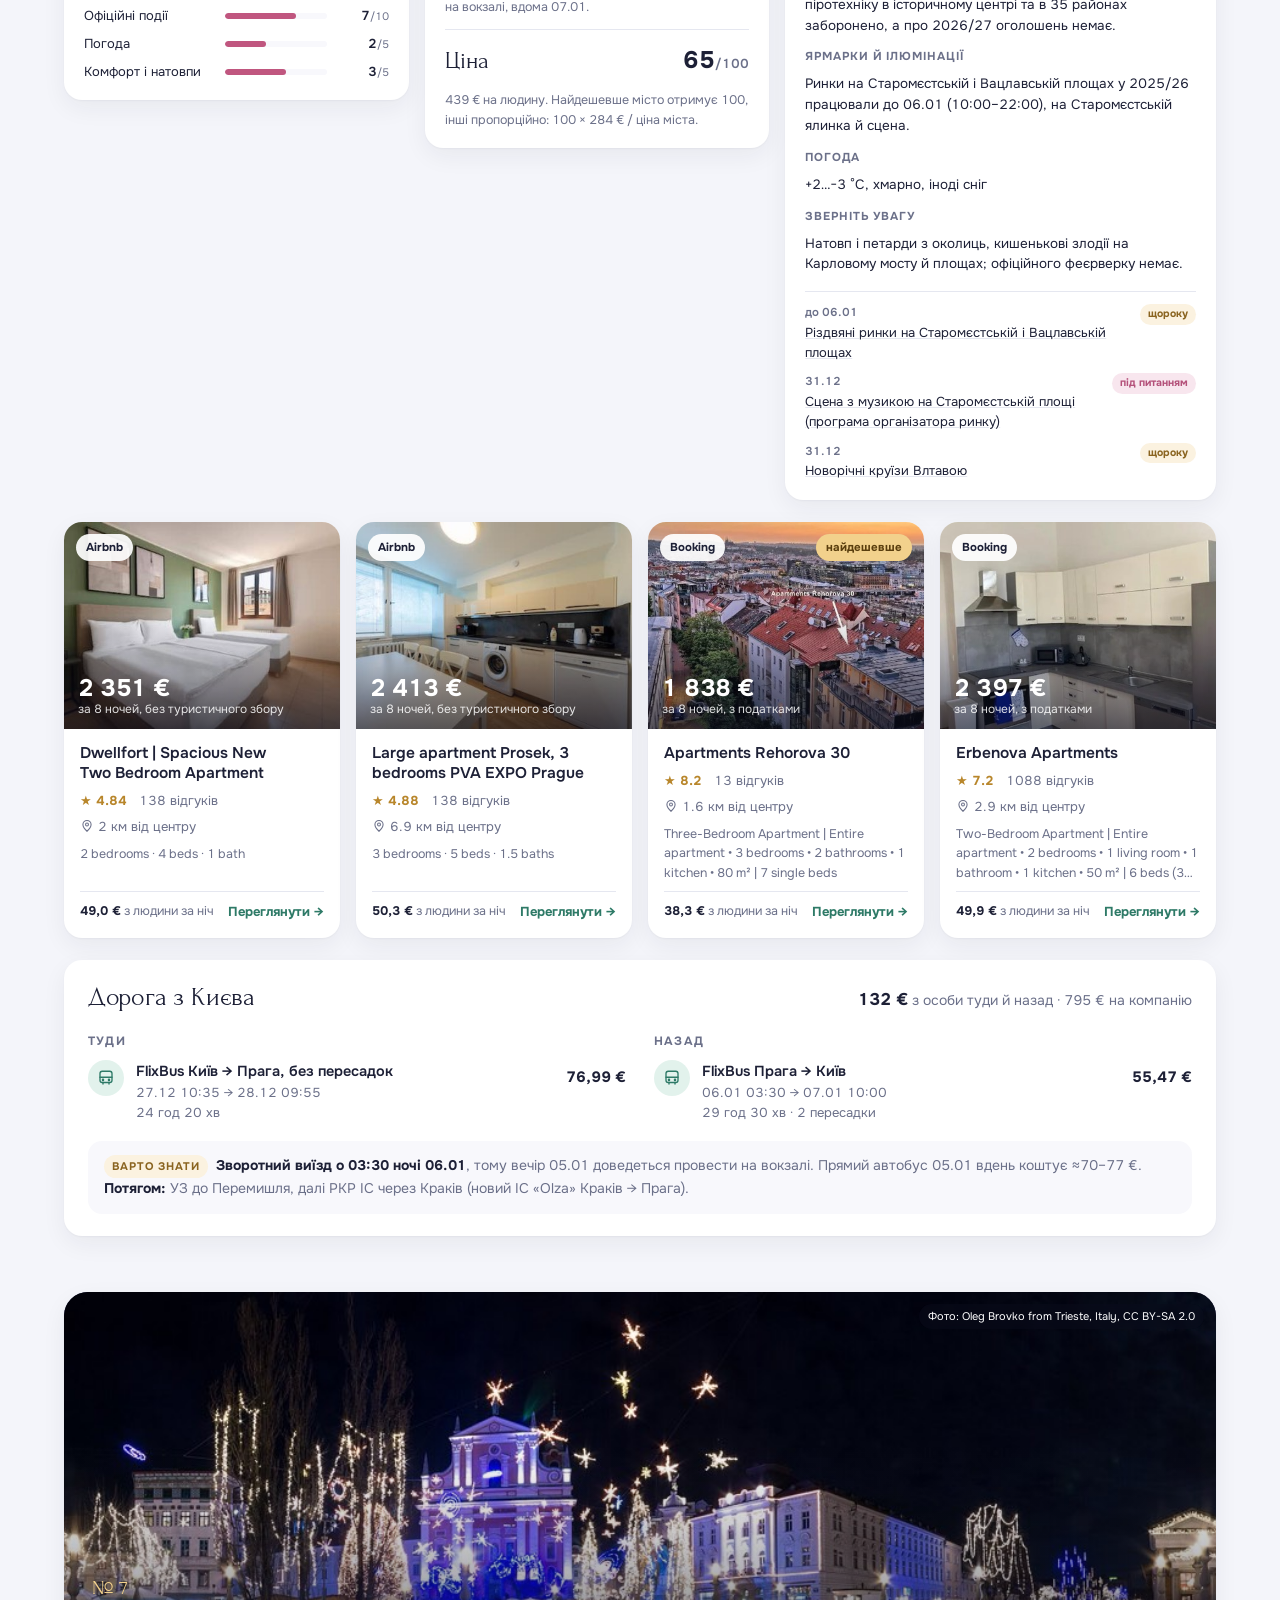
==== commit 795d6bcd: "Сторінка поїздки у Відень: житло, дорога, карта й підрахунок - trip.html: обране житло (Vrbo 5738837" ====
--- a/index.html
+++ b/index.html
@@ -8,7 +8,7 @@
 <link rel="preconnect" href="https://fonts.gstatic.com" crossorigin>
 <link rel="stylesheet" href="https://fonts.googleapis.com/css2?family=Forum&family=Onest:wght@400;500;600;700&display=swap">
 <link rel="icon" href="favicon.svg" type="image/svg+xml">
-<link rel="stylesheet" href="styles.css?v=20261009">
+<link rel="stylesheet" href="styles.css?v=20261009e">
 </head>
 <body>
 
@@ -24,6 +24,7 @@
       <li><span>Компанія</span>6 дорослих</li>
       <li><span>Старт</span>Київ</li>
     </ul>
+    <a class="trip-link" href="trip.html">★ Наш вибір: Відень — житло, дорога й підрахунок →</a>
     <p class="hero-lead">Для кожного міста зібрано по 2 найдешевші варіанти цілого житла з Airbnb і Booking, середню ціну та найдешевший маршрут з Києва туди й назад. Ціни актуальні на 7 жовтня 2026 року.</p>
   </div>
 </header>
--- a/styles.css
+++ b/styles.css
@@ -341,3 +341,118 @@
 .seg.mode{justify-self:start;box-shadow:none;background:var(--surface-2);border:1px solid var(--line);flex-wrap:wrap;border-radius:18px}
 .seg.mode button{display:inline-flex;align-items:center;gap:6px}
 .seg.mode svg{width:16px;height:16px}
+
+/* ---------- Сторінка поїздки (trip.html) ---------- */
+.trip-hero{position:relative;overflow:hidden;color:#fff;border-radius:0 0 36px 36px;min-height:460px;display:grid;align-items:end;
+  background:linear-gradient(180deg,rgba(12,14,30,.55) 0%,rgba(12,14,30,.2) 35%,rgba(12,14,30,.88) 100%),var(--hero-img,linear-gradient(165deg,var(--night-a),var(--night-c))) center/cover no-repeat}
+.trip-hero .hero-in{padding-block:28px 40px;width:100%;--hero-muted:rgba(255,255,255,.78);--hero-ink:#fff}
+.trip-hero h1{font:400 clamp(44px,8vw,88px)/.95 var(--f-display)}
+.trip-hero h1 em{font-style:normal;color:#F2D18C}
+.trip-hero .kicker{color:rgba(255,255,255,.8)}
+.trip-hero .facts li{background:rgba(12,14,30,.35)}
+.trip-hero .back{color:rgba(255,255,255,.85)}
+.trip-hero .credit{top:auto;bottom:12px;right:16px}
+.trip-hero .cur-switch{background:rgba(12,14,30,.35)}
+.t-sec{padding-top:48px;display:grid;gap:20px}
+.cost-grid{display:grid;grid-template-columns:minmax(0,1fr) minmax(0,1.6fr);gap:16px;align-items:start}
+@media (max-width:860px){.cost-grid{grid-template-columns:minmax(0,1fr)}}
+.cost-big{border-radius:var(--r);background:var(--ink);color:var(--bg);padding:22px 24px;display:grid;gap:16px}
+.cb-main span,.cb-row span{display:block;font-size:12px;letter-spacing:.08em;text-transform:uppercase;opacity:.7}
+.cb-main b{font:400 clamp(44px,6vw,64px)/1 var(--f-display);color:#F2D18C}
+.cb-row{display:grid;grid-template-columns:1fr 1fr;gap:12px;border-top:1px solid color-mix(in srgb,var(--bg) 20%,transparent);padding-top:14px}
+.cb-row b{font-size:22px;font-weight:700}
+.cb-note{margin:0;font-size:13px;opacity:.8}
+.cost-table-wrap{border-radius:var(--r);background:var(--surface);box-shadow:var(--shadow);padding:6px 20px;overflow-x:auto}
+.cost-table{width:100%;border-collapse:collapse;font-size:14.5px}
+.cost-table th,.cost-table td{padding:12px 6px;text-align:right;border-bottom:1px solid var(--line);white-space:nowrap}
+.cost-table th:first-child{text-align:left;white-space:normal}
+.cost-table thead th{font-size:12px;font-weight:600;color:var(--muted);text-transform:uppercase;letter-spacing:.06em}
+.cost-table tbody th{font-weight:600}
+.cost-table small{display:block;font-weight:400;font-size:12px;color:var(--muted)}
+.cost-table tr.sub th,.cost-table tr.sub td{padding-top:0;color:var(--muted);font-size:13px}
+.cost-table tr.total th,.cost-table tr.total td{border-bottom:0;font-size:17px;font-weight:700}
+.cost-table tr.total td:nth-child(2){color:var(--gold-ink)}
+.cost-notes{display:grid;grid-template-columns:1fr 1fr;gap:16px}
+@media (max-width:620px){.cost-notes{grid-template-columns:minmax(0,1fr)}}
+.cost-notes>div,.panel{border-radius:var(--r);background:var(--surface-2);border:1px solid var(--line);padding:18px 20px}
+.cost-notes h3,.panel h3{font:400 22px var(--f-display);margin-bottom:8px}
+.cost-notes ul{margin:0;padding-left:18px;font-size:14px;color:var(--muted);display:grid;gap:4px}
+.stay-links{display:flex;flex-wrap:wrap;gap:8px}
+.stay-links a{font-weight:700;font-size:13.5px;text-decoration:none;padding:9px 16px;border-radius:999px}
+.stay-links a.primary{background:var(--ink);color:var(--bg)}
+.stay-links a.ghost{background:var(--surface);color:var(--ink);box-shadow:var(--shadow)}
+.gallery{display:grid;grid-template-columns:2fr 1fr 1fr;grid-template-rows:repeat(2,minmax(0,200px));gap:8px;border-radius:var(--r);overflow:hidden}
+.g-item{all:unset;position:relative;cursor:zoom-in;overflow:hidden;background:var(--surface-2)}
+.g-item:focus-visible{outline:2px solid var(--gold);outline-offset:-2px}
+.g-item.big{grid-row:1/3}
+.g-item img{width:100%;height:100%;object-fit:cover;display:block;transition:transform .3s}
+.g-item:hover img{transform:scale(1.03)}
+.g-more{position:absolute;inset:0;display:grid;place-items:center;background:rgba(12,14,30,.55);color:#fff;font-weight:700;font-size:16px}
+@media (max-width:620px){.gallery{grid-template-columns:1fr 1fr;grid-template-rows:220px repeat(2,110px)}.g-item.big{grid-column:1/3;grid-row:auto}}
+.stay-grid{display:grid;grid-template-columns:1fr 1fr;gap:16px}
+@media (max-width:860px){.stay-grid{grid-template-columns:minmax(0,1fr)}}
+.panel p{margin:0 0 12px;font-size:14px}
+.panel h3+p,.panel h3+ul,.panel h3+ol{margin-top:0}
+.panel ul+h3,.panel dl+h3{margin-top:16px}
+.facts-dl{margin:0;display:grid;gap:8px}
+.facts-dl div{display:grid;grid-template-columns:130px minmax(0,1fr);gap:10px;font-size:14px}
+.facts-dl dt{color:var(--muted)}
+.facts-dl dd{margin:0;font-weight:500}
+.chips{list-style:none;margin:0;padding:0;display:flex;flex-wrap:wrap;gap:6px}
+.chips li{font-size:12.5px;padding:5px 10px;border-radius:999px;background:var(--surface);border:1px solid var(--line)}
+.cancel{margin:0 0 12px;padding-left:18px;font-size:14px;display:grid;gap:4px}
+.muted{color:var(--muted);font-size:13px!important}
+.city-info{grid-template-columns:1.3fr 1fr}
+@media (max-width:860px){.city-info{grid-template-columns:minmax(0,1fr)}}
+.route .tip+.tip{margin-top:-6px}
+.lightbox{border:0;padding:0;background:transparent;max-width:min(1100px,94vw);width:100%;overflow:visible}
+.lightbox::backdrop{background:rgba(8,10,22,.88)}
+.lightbox figure{margin:0;display:grid;gap:8px;justify-items:center}
+.lightbox img{max-width:100%;max-height:80vh;border-radius:12px;display:block}
+.lightbox figcaption{color:#fff;font-size:14px;text-align:center}
+.lb-close,.lb-nav{position:absolute;border:0;background:rgba(255,255,255,.14);color:#fff;cursor:pointer;border-radius:999px;font-size:26px;line-height:1;width:44px;height:44px}
+.lb-close{top:-52px;right:0}
+.lb-nav{top:40%}
+.lb-nav.prev{left:8px}.lb-nav.next{right:8px}
+.lb-close:hover,.lb-nav:hover{background:rgba(255,255,255,.28)}
+.trip-link{display:inline-flex;align-items:center;gap:8px;justify-self:start;font-weight:700;text-decoration:none;padding:10px 18px;border-radius:999px;background:#F2D18C;color:#3A2A08}
+.trip-link:hover{background:#F7DDA0}
+/* Темні акцентні блоки з золотими цифрами — завжди «нічні», незалежно від теми */
+.cost-big,.ch-in{background:linear-gradient(165deg,var(--night-a),var(--night-b));color:#F6F3FF}
+.cb-row{border-top-color:rgba(255,255,255,.16)}
+/* Скільки людей сідає в Чопі */
+.chop{display:flex;flex-wrap:wrap;align-items:center;gap:10px 14px;padding:14px 18px;border-radius:var(--r);background:var(--surface);box-shadow:var(--shadow)}
+.chop-l{font-weight:600;font-size:14px}
+.chop-seg{box-shadow:none;background:var(--surface-2);border:1px solid var(--line)}
+.chop-seg button{min-width:38px;padding:7px 12px}
+.chop-note{font-size:13.5px;color:var(--muted)}
+.cb-alt span{display:block;font-size:12px;letter-spacing:.08em;text-transform:uppercase;opacity:.7}
+.cb-alt b{font:400 34px/1 var(--f-display);color:#F7DDA0}
+.cost-table tr.grp th{padding:14px 6px 4px;border-bottom:0;font-size:12px;font-weight:700;letter-spacing:.06em;text-transform:uppercase;color:var(--muted)}
+.cost-table tr.part th,.cost-table tr.part td{font-weight:700}
+
+/* ---------- Карта й дорога до центру (trip.html) ---------- */
+.map-wrap{border-radius:var(--r);overflow:hidden;background:var(--surface);box-shadow:var(--shadow)}
+.map{height:460px;background:var(--surface-2)}
+@media (max-width:620px){.map{height:360px}}
+.map-legend{list-style:none;margin:0;padding:12px 16px;display:flex;flex-wrap:wrap;gap:8px 18px;font-size:13px;color:var(--muted);border-top:1px solid var(--line)}
+.map-legend li{display:inline-flex;align-items:center;gap:6px}
+.map-legend .dot{width:11px;height:11px;border-radius:50%;border:2px solid #fff;box-shadow:0 0 0 1px rgba(0,0,0,.15)}
+.map-legend .ln{width:22px;border-top:4px solid}
+.map-legend .ln.walk{border-top-style:dashed}
+.map-fallback{padding:24px;margin:0}
+.home-tip{font-weight:700;font-family:var(--f-body)}
+.leaflet-container{font-family:var(--f-body)}
+@media (prefers-color-scheme:dark){:root:not([data-theme="light"]) .map .leaflet-tile-pane{filter:brightness(.75) contrast(1.1) saturate(.8)}}
+:root[data-theme="dark"] .map .leaflet-tile-pane{filter:brightness(.75) contrast(1.1) saturate(.8)}
+.getaround{display:grid;grid-template-columns:repeat(4,minmax(0,1fr));gap:12px}
+@media (max-width:1040px){.getaround{grid-template-columns:repeat(2,minmax(0,1fr))}}
+@media (max-width:620px){.getaround{grid-template-columns:minmax(0,1fr)}}
+.ga{position:relative;border-radius:var(--r);background:var(--surface);box-shadow:var(--shadow);padding:16px 18px;display:grid;gap:8px;align-content:start}
+.ga.best{box-shadow:0 0 0 2px var(--gold),var(--shadow)}
+.ga-head{display:flex;justify-content:space-between;align-items:baseline;gap:10px}
+.ga-head h3{font-size:15.5px;font-weight:700}
+.ga-head b{font-size:15px;color:var(--gold-ink);white-space:nowrap}
+.ga-badge{justify-self:start;font-size:11px;font-weight:700;padding:3px 9px;border-radius:999px;background:var(--gold-soft);color:var(--gold-ink)}
+.ga p{margin:0;font-size:13.5px;color:var(--muted)}
+.cost-notes p{margin:0;font-size:14px;color:var(--muted)}
